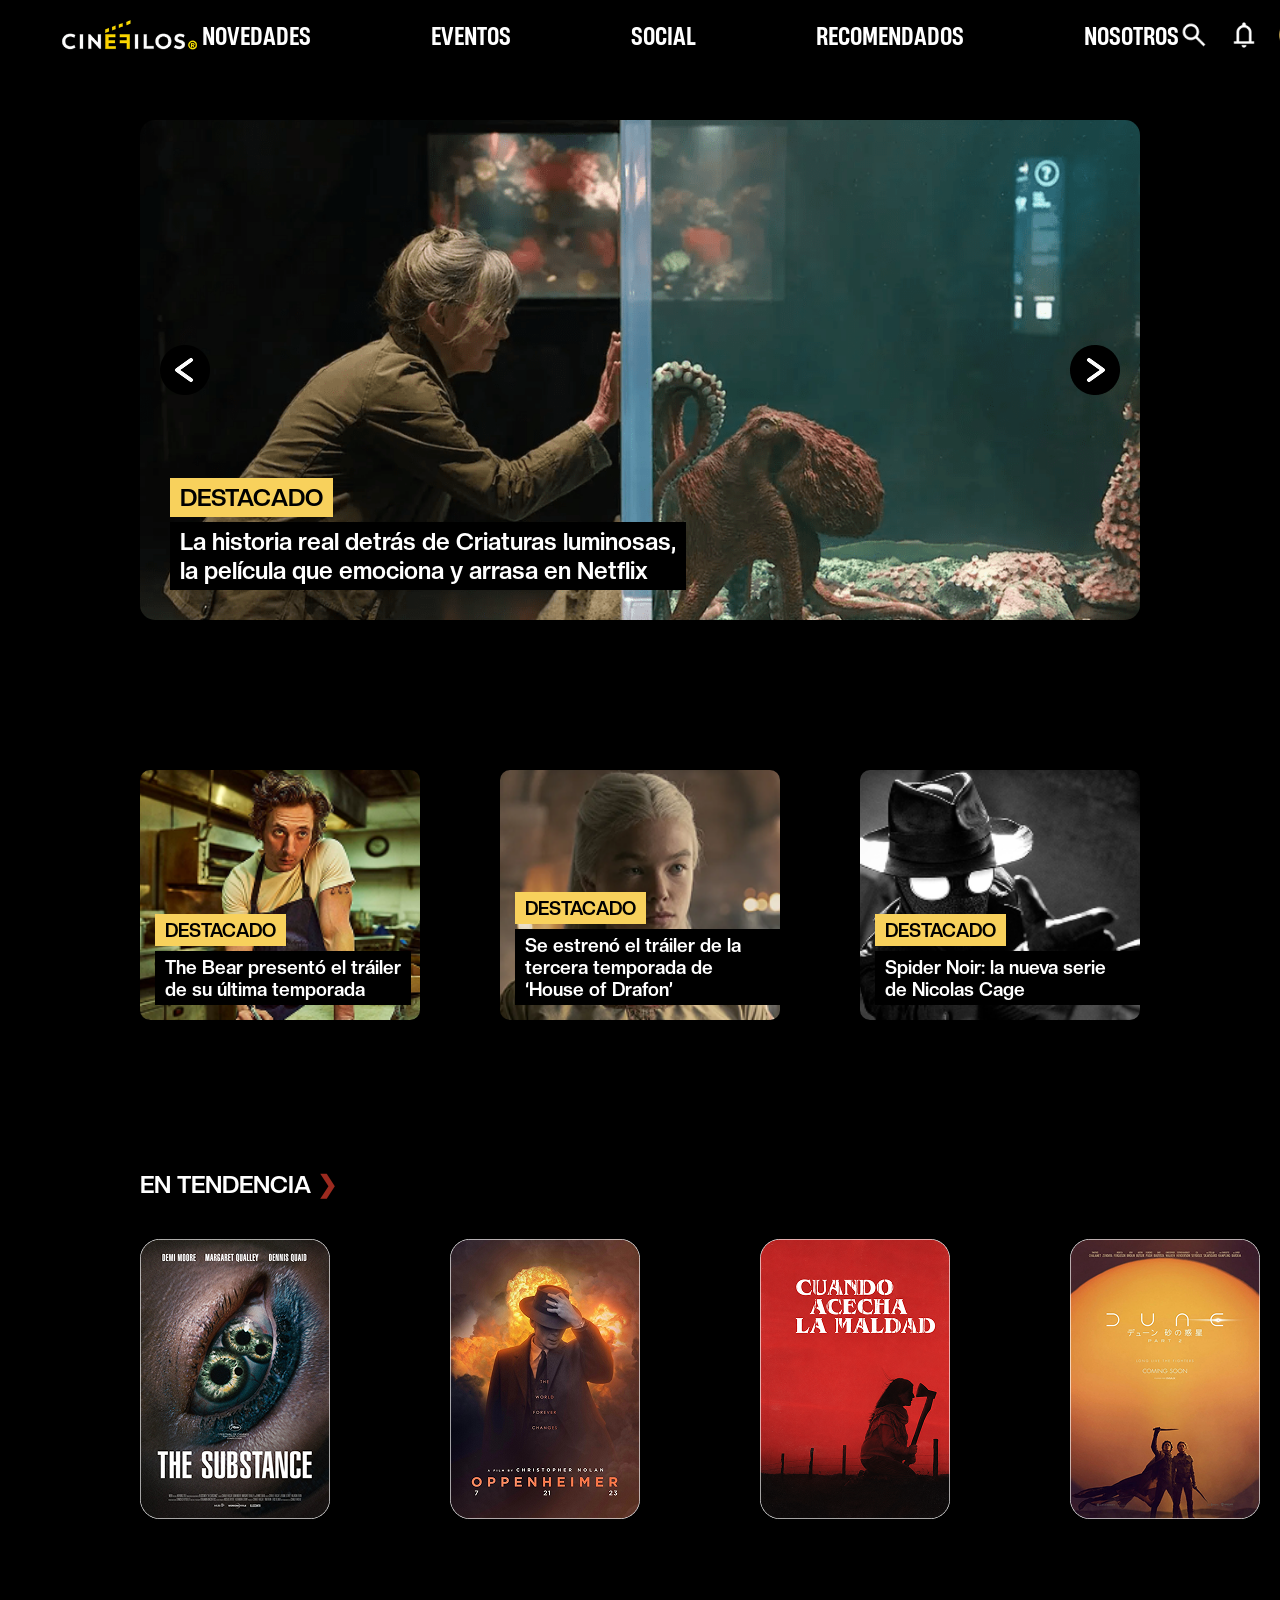
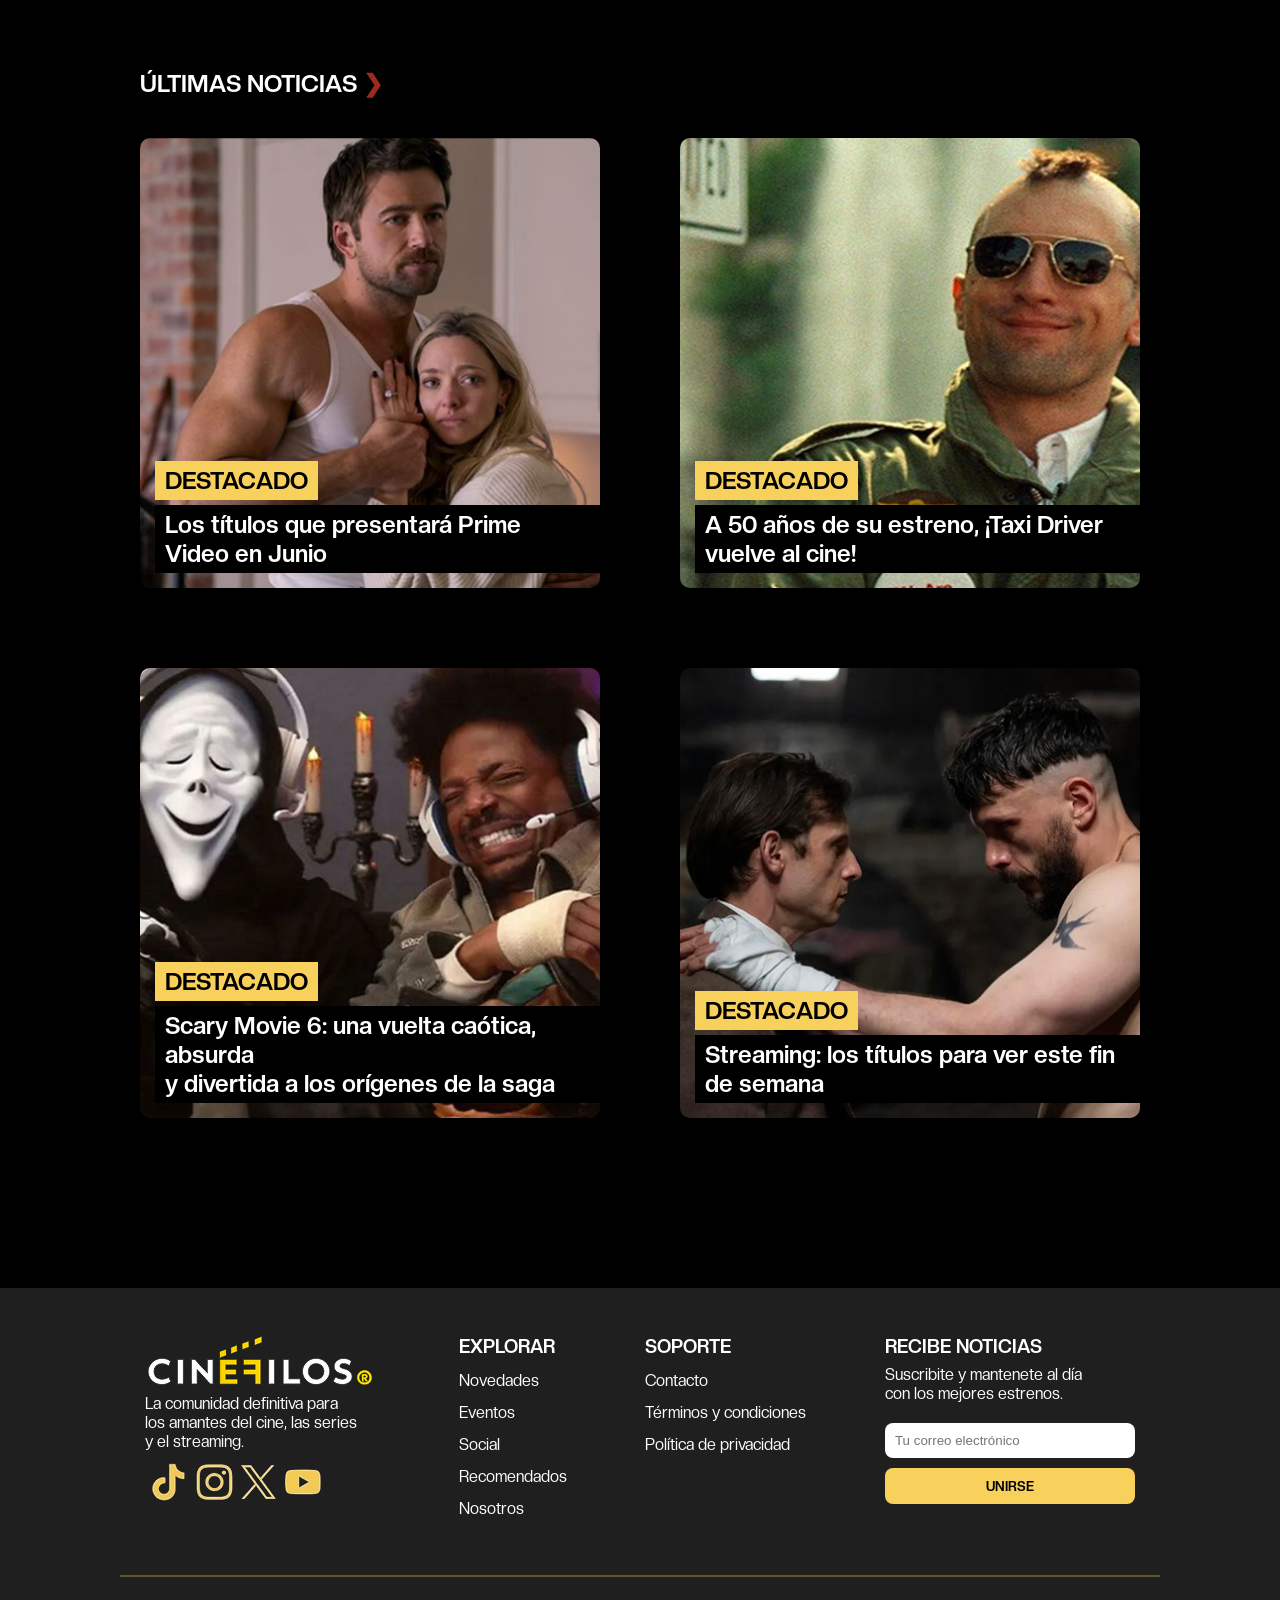
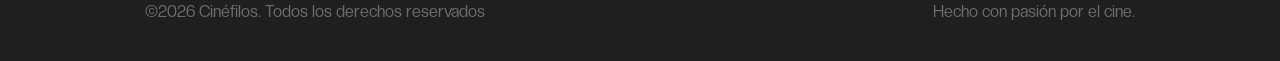
==== index.html @ 9929f5c8 "Add files via upload" ====
<html>

<head>
    <title>Cinéfilos Oficial</title>
    <link rel="icon" type="image/png" href="imagenes/icono.png">
    <meta charset="utf-8">
    <meta name="viewport" content="width=device-width, initial-scale=1.0">
    <meta name="description" content="Mi primera pagina web">
    <meta name="language" content="es">
    <link rel="stylesheet" href="estilo.css">
</head>

<body>

    <nav class="navbar">
        <div class="logo">
            <a href="index.html">
                <img src="imagenes/logo.png" alt="Logo">
            </a>
        </div>

        <ul class="menu">
            <li><a href="novedades.html">NOVEDADES</a></li>
            <li><a href="eventos.html">EVENTOS</a></li>
            <li><a href="#">SOCIAL</a></li>
            <li><a href="#">RECOMENDADOS</a></li>
            <li><a href="#">NOSOTROS</a></li>
        </ul>

        <div class="extras">
            <button id="btnBuscar">
                <img src="imagenes/lupa.png" alt="Buscar">
            </button>
            <input type="search" id="busqueda" placeholder="Buscar...">
            <a class="notif">
                <img src="imagenes/notifications.png" alt="Usuario">
            </a>
            <a class="usuario">
                <img src="imagenes/usuario.png" alt="Usuario">
            </a>
        </div>
    </nav>

    <main>

        <section class="hero-carousel">
            <button class="flecha izquierda"><img src="imagenes/flechaizquierda.png" alt="anterior"></button>

            <div class="slide activo">
                <img src="imagenes/destacado2.png" alt="">
                <div class="texto-carrusel">
                    <h2 class="etiqueta">DESTACADO</h2>
                    <h2>La historia real detrás de Criaturas luminosas, <br>la película que emociona y arrasa en
                        Netflix</h2>
                </div>
            </div>

            <div class="slide">
                <img src="imagenes/destacado1.jpg" alt="">
                <div class="texto-carrusel">
                    <h2 class="etiqueta">DESTACADO</h2>
                    <h2>Prime Video presentó el primer avance de “Vought Rising” <br>la
                    precuela de “The Boys”</br>
                    </h2>
                </div>
            </div>

            <div class="slide">
                <img src="imagenes/destacado3.jpg" alt="">
                <div class="texto-carrusel">
                    <h2 class="etiqueta">DESTACADO</h2>
                    <h2>La serie que logró algo impensado: <br> convencer a Nicolas Cage de hacer televisión</br> </h2>
                </div>
            </div>

            <button class="flecha derecha"><img src="imagenes/flechaderecha.png" alt="siguiente"></button>
        </section>

        <!-- 2. Próximos estrenos -->
        <section class="pelis-noticias">
            <div class="cards">
                <div class="card">
                    <img src="imagenes/peli1.png" alt="">
                    <div class="texto-card">
                        <h3 class="etiqueta">DESTACADO</h3>
                        <h3>The Bear presentó el tráiler <BR> de su
                            última temporada</BR></h3>
                    </div>
                </div>
                <div class="card">
                    <img src="imagenes/peli2.png" alt="">
                    <div class="texto-card">
                        <h3 class="etiqueta">DESTACADO</h3>
                        <h3>Se estrenó el tráiler de la <br>tercera temporada de ‘House of Drafon’</BR></h3>
                    </div>
                </div>
                <div class="card">
                    <img src="imagenes/peli3.png" alt="">
                    <div class="texto-card">
                        <h3 class="etiqueta">DESTACADO</h3>
                        <h3>Spider Noir: la nueva serie de Nicolas Cage</h3>
                    </div>
                </div>
            </div>
        </section>

        <!-- 3. Recomendados -->
        <section class="peliculas">
            <h2>EN TENDENCIA <span style="color: #9C2A1F;">❯</span></h2>

            <div class="cardstendencia">
                <img src="imagenes/tendencia1.png" alt="as">
                <img src="imagenes/tendencia2.png" alt="as">
                <img src="imagenes/tendencia3.png" alt="as">
                <img src="imagenes/tendencia4.png" alt="as">
                <img src="imagenes/tendencia5.png" alt="as">
                <button class="flechaaderecha"><img src="imagenes/flechagris.png" alt="anterior"></button>
            </div>
        </section>

       <section class="noticias">
    <h2>ÚLTIMAS NOTICIAS <span style="color: #9C2A1F;">❯</span></h2>

   <div class="grid-noticias">

    <article class="noticia">
        <img src="imagenes/noticia1.png" alt="">
        <div class="texto-carrusel">
            <h2 class="etiqueta">DESTACADO</h2>
            <h2>Los títulos que presentará Prime Video en Junio</h2>
        </div>
    </article>

    <article class="noticia">
        <img src="imagenes/noticia2.png" alt="">
        <div class="texto-carrusel">
            <h2 class="etiqueta">DESTACADO</h2>
            <h2>A 50 años de su estreno, ¡Taxi Driver vuelve al cine!</h2>
        </div>
    </article>

    <article class="noticia">
        <img src="imagenes/noticia3.png" alt="">
        <div class="texto-carrusel">
            <h2 class="etiqueta">DESTACADO</h2>
            <h2>Scary Movie 6: una vuelta caótica, absurda <br> y divertida a los orígenes de la saga </br></h2>
        </div>
    </article>

    <article class="noticia">
        <img src="imagenes/noticia4.png" alt="">
        <div class="texto-carrusel">
            <h2 class="etiqueta">DESTACADO</h2>
            <h2>Streaming: los títulos para ver este fin de semana</h2>
        </div>
    </article>

</div>
</section>

    </main>


    <footer class="footer">
        <div class="footer-arriba">
            <div class="footer-item">
                <img src="imagenes/logo.png">
                <p>La comunidad definitiva para <br>los amantes del cine, las series </br> y el streaming.</p>
                <img src="imagenes/redes.png">
            </div>
            <div class="footer-item espaciado">
                <h3>EXPLORAR</h3>
                <p>Novedades</p>
                <p>Eventos</p>
                <p>Social</p>
                <p>Recomendados</p>
                <p>Nosotros</p>
            </div>
            <div class="footer-item espaciado">
                <h3>SOPORTE</h3>
                <p>Contacto</p>
                <p>Términos y condiciones</p>
                <p>Política de privacidad</p>
            </div>
            <div class="footer-item">
                <h3 class="footer-item espaciado">RECIBE NOTICIAS</h3>
                <p>Suscribite y mantenete al día <br>con los mejores estrenos.</br></p>
                <input type="email" placeholder="Tu correo electrónico">
                <button>UNIRSE</button>
            </div>
        </div>



        <div class="footer-centro">
            <p>©2026 Cinéfilos. Todos los derechos reservados</p>
            <p class="textoizq">Hecho con pasión por el cine.</p>
        </div>
    </footer>
    <script src="script.js"></script>
</body>

</html>
---- estilo.css ----
@font-face {
    font-family: "Creato Display";
    src: url("fuentes/CreatoDisplay-Bold.otf");
}

@font-face {
    font-family: "Creato Display Regular";
    src: url("fuentes/CreatoDisplay-Regular.otf");
}

@font-face {
    font-family: "Heading Now Medium";
    src: url("fuentes/HeadingNowTrial-55Medium.ttf");
}

/* GENERAL */

* {
    margin: 0;
    padding: 0;
    box-sizing: border-box;
}

body {
    margin: 20px;
    background-color: black;
}

a {
    font-family: "Heading Now Medium";
}

p {
    font-family: "Creato Display Regular";
}

h1,
h2,
h3,
h4,
h5,
h6 {
    font-family: "Creato Display";
    color: white;
}

/* NAVBAR */

.navbar {
    position: fixed;
    top: 0;
    width: 100%;

    background-color: black;

    display: flex;
    justify-content: space-between;
    align-items: center;

    padding: 15px 40px;

    z-index: 1000;
}


.logo img {
    height: 40px;
    width: auto;
}

.menu {
    display: flex;
    gap: 120px;

    list-style: none;
}

.menu a {
    color: white;
    text-decoration: none;
    font-size: 25px;
}

.menu a:hover {
    color: #F8D15C;
}

.extras {
    display: flex;
    align-items: center;
    gap: 20px;
}

#btnBuscar {
    background: none;
    border: none;
    cursor: pointer;
}

#btnBuscar img {
    width: 30px;
    height: 30px;
}

#busqueda {
    display: none;

    width: 180px;
    padding: 8px 12px;

    border: 1px solid #444;
    border-radius: 10px;

    background-color: #222;
    color: white;
}

#busqueda::placeholder {
    color: #aaa;
}

.usuario img {
    width: 30px;
    height: 30px;
}

.notif img {
    width: 30px;
    height: 30px;
}

/* CONTENIDO */

main {
    padding: 40px;
    margin-top: 80px;
}

.slide {
    display: none;
    width: 100%;
    height: 100%;
}

.slide.activo {
    display: block;
}


.hero-carousel {
    position: relative;
    height: 500px;
    margin-bottom: 150px;
}

.hero-carousel img {
    width: 100%;
    height: 100%;
    object-fit: cover;
    border-radius: 15px;
}

.hero-carousel h2 {
    bottom: 30px;
    left: 30px;
    color: white;
    background-color: black;
    padding: 5px 10px;
}

.etiqueta {
    background-color: #F8D15C !important;
    color: black !important;
    display: inline-block !important;
}

.texto-carrusel {
    position: absolute;
    bottom: 30px;
    left: 30px;
    z-index: 1;
    display: inline-flex;
    flex-direction: column;
    gap: 5px;
    align-items: flex-start;
}

.flecha {
    background: none;
    border: none;
    cursor: pointer;
    position: absolute;
    top: 50%;
    transform: translateY(-50%);
}

.izquierda {
    left: 20px;
}

.derecha {
    right: 20px;
}



.cards {
    display: flex;
    gap: 80px;
    margin-bottom: 150px;
    justify-content: space-between;
}

.cards img {
    flex: 1;
    object-fit: cover;

}

.card {
    position: relative;
    flex: 1;
}

.card img {
    width: 100%;
    height: 250px;
    object-fit: cover;
    border-radius: 10px;
}

.texto-card {

    position: absolute;
    bottom: 15px;
    left: 15px;
    z-index: 1;
    display: inline-flex;
    flex-direction: column;
    gap: 5px;
    align-items: flex-start;
}

.texto-card h3 {
    background-color: black;
    padding: 5px 10px;
}

.texto-card .etiqueta {
    background-color: #F8D15C !important;
    color: black !important;
    display: inline-block !important;
}



.cardstendencia {
    display: flex;
}


.cards button {
    width: 250px;
}



.peliculas {
    margin-bottom: 150px;
}







.cardstendencia {
    margin-top: 40px;
    gap: 120px;
}

.cardstendencia img {
    width: auto;
    height: auto;
}

.flechaaderecha {
    background: none;
    border: none;
    cursor: pointer;
}

.noticia {
    position: relative;

}


.grid-noticias {
    display: grid;
    grid-template-columns: 1fr 1fr;
    gap: 80px;
    margin-top: 40px;
    margin-bottom: 150px;
}

.noticia img {
    width: 100%;
    aspect-ratio: 1 / 1;
    object-fit: cover;
    border-radius: 10px;
    max-height: 450px;
}


.noticia .texto-carrusel {
    bottom: 15px;
    left: 15px;
}

.noticia .texto-carrusel h2 {
    background-color: black;
    padding: 5px 10px;
}
/*.noticiaprincipal {
    background-image: url(imagenes/fondo.png);
      margin-left: -120px;
    margin-right: -120px;
    padding-left: 120px;
    padding-right: 120px;
}*/

/* HERO EVENTOS */
.hero-eventos {
    position: relative;
    height: 420px;
    margin-bottom: 80px;
    border-radius: 15px;
    overflow: hidden;
    background-image: url('imagenes/fondo.png');
    background-size: cover;
    background-position: center;
}

.hero-eventos::before {
    content: '';
    position: absolute;
    inset: 0;
    background: linear-gradient(to right, rgba(0, 0, 0, 0.85) 40%, rgba(0, 0, 0, 0.2));
    z-index: 1;
}

.hero-eventos-contenido {
    position: absolute;
    top: 50%;
    transform: translateY(-50%);
    z-index: 2;
    max-width: 500px;
}

.hero-eventos-contenido h1 {
    font-size: 56px;
    color: white;
    line-height: 1;
    margin-bottom: 16px;
}

.hero-eventos-contenido p {
    color: #ccc;
    font-size: 16px;
    margin-bottom: 20px;
}

.hero-eventos-contenido .badge-evento {
    display: inline-block;
    background-color: #F8D15C;
    color: black;
    font-family: "Creato Display";
    font-size: 13px;
    padding: 4px 12px;
    border-radius: 4px;
    margin-bottom: 12px;
}

.hero-eventos-contenido h2 {
    color: white;
    font-size: 28px;
}

.hero-eventos-contenido .meta {
    color: #aaa;
    font-size: 13px;
    margin-top: 8px;
}

.btn-vermás {
    display: inline-block;
    margin-top: 16px;
    padding: 10px 24px;
    background-color: transparent;
    border: 1px solid #9C2A1F;
    background-color: rgba(156, 42, 31, 0.15);
    color: #ffffff;
    font-family: "Creato Display";
    font-size: 14px;
    border-radius: 6px;
    cursor: pointer;
    letter-spacing: 1px;
    text-decoration: none;
    border-radius: 10px;
}

.btn-vermás:hover {
    border-color: #F8D15C;
    background-color: #F8D15C;
    color: #000000;

}

/* FILTROS */
.filtros {
    display: flex;
    gap: 12px;
    margin-bottom: 50px;
    flex-wrap: wrap;
}

.filtro-btn {
    padding: 8px 20px;
    border: 1px solid #444;
    background: transparent;
    color: #aaa;
    font-family: "Creato Display Regular";
    font-size: 13px;
    border-radius: 20px;
    cursor: pointer;
    letter-spacing: 1px;
}

.filtro-btn.activo {
    border-color: #9C2A1F;
    color: #ffffff;
    background-color: rgba(156, 42, 31, 0.15);
}

.filtro-btn:hover {
    border-color: #F8D15C;
    color: #F8D15C;
}

/* SECCION PROXIMOS EVENTOS */
.seccion-titulo {
    color: white;
    font-size: 32px;
    margin-bottom: 40px;

    padding-bottom: 16px;
}

/* TIMELINE */
.timeline {
    display: flex;
    flex-direction: column;
    gap: 0;
    margin-bottom: 60px;
}

.evento-row {
    display: grid;
    grid-template-columns: 80px 40px 1fr;
    gap: 0 20px;
    align-items: stretch;
    min-height: 140px;
}

.evento-fecha {
    display: flex;
    flex-direction: column;
    align-items: center;
    justify-content: center;
    padding-top: 20px;
}

.evento-fecha span {
    color: #aaa;
    font-family: "Creato Display Regular";
    font-size: 14px;
    letter-spacing: 2px;
}

.evento-fecha .dia {
    color: #F8D15C;
    font-family: "Creato Display";
    font-size: 40px;
    line-height: 1;
}

.evento-linea {
    display: flex;
    flex-direction: column;
    align-items: center;
    position: relative;
}

.evento-linea::before {
    content: '';
    position: absolute;
    top: 0;
    bottom: 0;
    left: 50%;
    transform: translateX(-50%);
    width: 1px;
    background-color: #333;
}

.evento-circulo {
    width: 14px;
    height: 14px;
    border-radius: 50%;
    background-color: #9C2A1F;
    border: 2px solid #F8D15C;
    position: relative;
    z-index: 1;
    margin-top: 30px;
    flex-shrink: 0;
}

.evento-card {
    background-color: #111;
    border: 1px solid #222;
    border-radius: 12px;
    padding: 20px;
    margin: 10px 0;
    display: grid;
    grid-template-columns: 160px 1fr auto;
    gap: 20px;
    align-items: center;
}

.evento-card img {
    width: 160px;
    height: 100px;
    object-fit: cover;
    border-radius: 8px;
}

.evento-info {
    display: flex;
    flex-direction: column;
    gap: 6px;
}

.evento-tipo {
    color: #F8D15C;
    font-family: "Heading Now Medium";
    font-size: 12px;
    letter-spacing: 2px;
}

.evento-info h3 {
    color: white;
    font-size: 20px;
}

.evento-info p {
    color: #888;
    font-size: 14px;
    line-height: 1.5;
}

.evento-meta {
    display: flex;
    flex-direction: column;
    gap: 10px;
    align-items: flex-end;
    min-width: 180px;
}

.evento-meta-item {
    display: flex;
    align-items: center;
    gap: 6px;
    color: #aaa;
    font-family: "Creato Display Regular";
    font-size: 13px;
}

.evento-meta-item svg {
    width: 16px;
    height: 16px;
    stroke: #aaa;
}

.btn-ver {
    margin-top: 10px;
    padding: 8px 20px;
    background-color: rgba(156, 42, 31, 0.15);
    border: 1px solid #9C2A1F;
    color: white;
    font-family: "Creato Display";
    font-size: 13px;
    border-radius: 6px;
    cursor: pointer;
    letter-spacing: 1px;
}

.btn-ver:hover {
    background-color: #F8D15C;
    border: 1px solid #F8D15C;
    color: #000000;
}

/* BOTON VER TODOS */
.btn-ver-todos {
    display: block;
    width: fit-content;
    margin: 0 auto 100px;
    padding: 16px 60px;
    background-color: rgba(156, 42, 31, 0.15);
    border: 1px solid #9C2A1F;
    color: white;
    font-family: "Creato Display";
    font-size: 16px;
    border-radius: 8px;
    cursor: pointer;
    letter-spacing: 2px;
}

.btn-ver-todos:hover {
    background-color: #F8D15C;
    border: 1px solid #F8D15C;
    color: #000000;
}

/* SECCION COMUNIDAD */
.seccion-comunidad {
    display: grid;
    grid-template-columns: 1fr 1fr;
    gap: 40px;
    margin-bottom: 100px;
    background-color: #180000;

    border-radius: 16px;
    padding: 40px;
}

.comunidad-bloque h3 {
    color: #ffffff;
    font-size: 18px;
    font-weight: 500;
    letter-spacing: 2px;
    margin-bottom: 12px;
    font-family: "Heading Now Medium";
}

.comunidad-bloque h2 {
    color: white;
    font-size: 22px;
    margin-bottom: 16px;
}

.comunidad-bloque p {
    color: #ffffff;
    font-size: 14px;
    margin-bottom: 20px;
    line-height: 1.6;
}

.avatares {
    display: flex;
    align-items: center;
    gap: -8px;
    margin-bottom: 16px;
}

.avatar {
    width: 40px;
    height: 40px;
    border-radius: 50%;
    background-color: #9C2A1F;
    border: 2px solid #F8D15C;
    margin-right: -10px;
    overflow: hidden;
    display: flex;
    align-items: center;
    justify-content: center;
    color: white;
    font-size: 14px;
    font-family: "Creato Display";
}

.avatar-mas {
    background-color: #180000;
    color: #ffffff;
    font-size: 12px;
}

.btn-comunidad {
    padding: 10px 20px;
    background-color: rgba(156, 42, 31, 0.15);
    border: 1px solid #9C2A1F;
    color: white;
    font-family: "Creato Display";
    font-size: 13px;
    border-radius: 6px;
    cursor: pointer;
    letter-spacing: 1px;
}

.btn-comunidad:hover {
    background-color: #F8D15C;
    border: 1px solid #F8D15C;
    color: #000000;
}

/* BANNER DESCUENTOS */
.banner-descuentos {
    position: relative;
    border-radius: 16px;
    overflow: hidden;
    margin-bottom: 80px;
    min-height: 180px;
    background-image: url(imagenes/descuento.png);
    background-size: cover;
    background-position: center;
    background-repeat: no-repeat;
    border: 1px solid #222;
    display: grid;
    grid-template-columns: 1fr auto;
    align-items: center;
    gap: 30px;
    padding: 30px;
}



.banner-info {
    display: flex;
    justify-content: left;
    align-items: left;
    flex-direction: column;
    gap: 8px;
    margin-left: 500px;
}

.banner-info small {
    color: #F8D15C;
    font-family: "Heading Now Medium";
    font-size: 12px;
    letter-spacing: 2px;
}

.banner-info h2 {
    color: white;
    font-size: 26px;
}

.banner-info p {
    color: #666;
    font-size: 14px;
}

.btn-beneficios {
    padding: 12px 24px;
    background-color: rgba(156, 42, 31, 0.15);
    border: 1px solid #9C2A1F;
    color: white;
    font-family: "Creato Display";
    font-size: 14px;
    border-radius: 8px;
    cursor: pointer;
    letter-spacing: 1px;
    white-space: nowrap;
}

.btn-beneficios:hover {
    background-color: #F8D15C;
    border: #F8D15C;
    color: #000000;
}








  /*  DESTACADO  */
        .destacado {
            position: relative;
            border-radius: 15px;
            overflow: hidden;
            margin-bottom: 80px;
        }
 
        .destacado img {
            width: 100%;
            height: 500px;
            object-fit: cover;
            display: block;
        }
 
        .destacado .texto-carrusel h2 {
            background-color: black;
            padding: 5px 10px;
        }
 
        /* PRÓXIMOS ESTRENOS  */
        .proximos-estrenos {
            margin-bottom: 100px;
        }
 
        .proximos-estrenos h2 {
           
            margin-bottom: 40px;
        }
 
        .timeline-linea {
            position: relative;
            display: flex;
            gap: 250px;
        }
 
        .timeline-linea::before {
            content: '';
            position: absolute;
            top: 10px;
            left: 0;
            right: 0;
            height: 2px;
            background-color: #333;
        }
 
        .estreno-card {
            display: flex;
            flex-direction: column;
            align-items: center;
            flex: 1;
            max-width: 300px;
           
          
        }
 
        .estreno-punto {
            width: 14px;
            height: 14px;
            border-radius: 50%;
            background-color: #9C2A1F;
            border: 2px solid #F8D15C;
            margin-bottom: 12px;
            position: relative;
            z-index: 1;
            flex-shrink: 0;
            
        }
 
        .estreno-fecha {
            background-color: #111;
            border: 1px solid #333;
            border-radius: 8px;
            padding: 8px 12px;
            text-align: center;
            width: 100%;
            margin-bottom: 12px;
        }
 
        .estreno-fecha .dia {
            font-family: "Creato Display";
            font-size: 28px;
            color: white;
            line-height: 1;
        }
 
        .estreno-fecha .mes {
            font-family: "Creato Display";
            font-size: 12px;
            color: white;
            letter-spacing: 1px;
        }
 
        .estreno-fecha .anio {
            font-family: "Creato Display Regular";
            font-size: 11px;
            color: #666;
        }
 
        .estreno-poster {
            width: 100%;
           height: 250px;
            object-fit:fill ;
            border-radius: 8px;
        }
 
        .estreno-titulo {
            font-family: "Creato Display";
            font-size: 11px;
            color: white;
            text-align: center;
            margin-top: 8px;
            text-transform: uppercase;
            letter-spacing: 0.5px;
        }






/* FOOTER */

.footer {
    background-color: rgb(31, 31, 31);
    margin: -20px;
    padding: 40px;
}

.footer-arriba {
    color: white;
}

.footer-centro {
    color: #6E6D6D;
}

.footer-arriba {
    display: flex;
    justify-content: space-between;
    gap: 40px;

    color: white;
}

.espaciado {
    line-height: 2;
}

.footer-item input {
    width: 250px;
    padding: 10px;
    margin-top: 20px;
    border-radius: 8px;
    border: none;
}

.footer-item button {
    background-color: #F8D15C;
    display: block;
    width: 250px;
    margin-top: 10px;
    padding: 10px;
    font-family: "Creato Display";
    border-radius: 8px;
    cursor: pointer;
    border: none;
}

.footer-centro {
    border-top: 2px solid rgba(248, 209, 92, 0.3);
    padding-top: 25px;
    margin-top: 50px;
    display: flex;
    justify-content: space-between;

}

.footer-arriba,
.footer-centro {
    padding-left: 25px;
    padding-right: 25px;
}

main,
.footer {
    padding-left: 120px;
    padding-right: 120px;
}
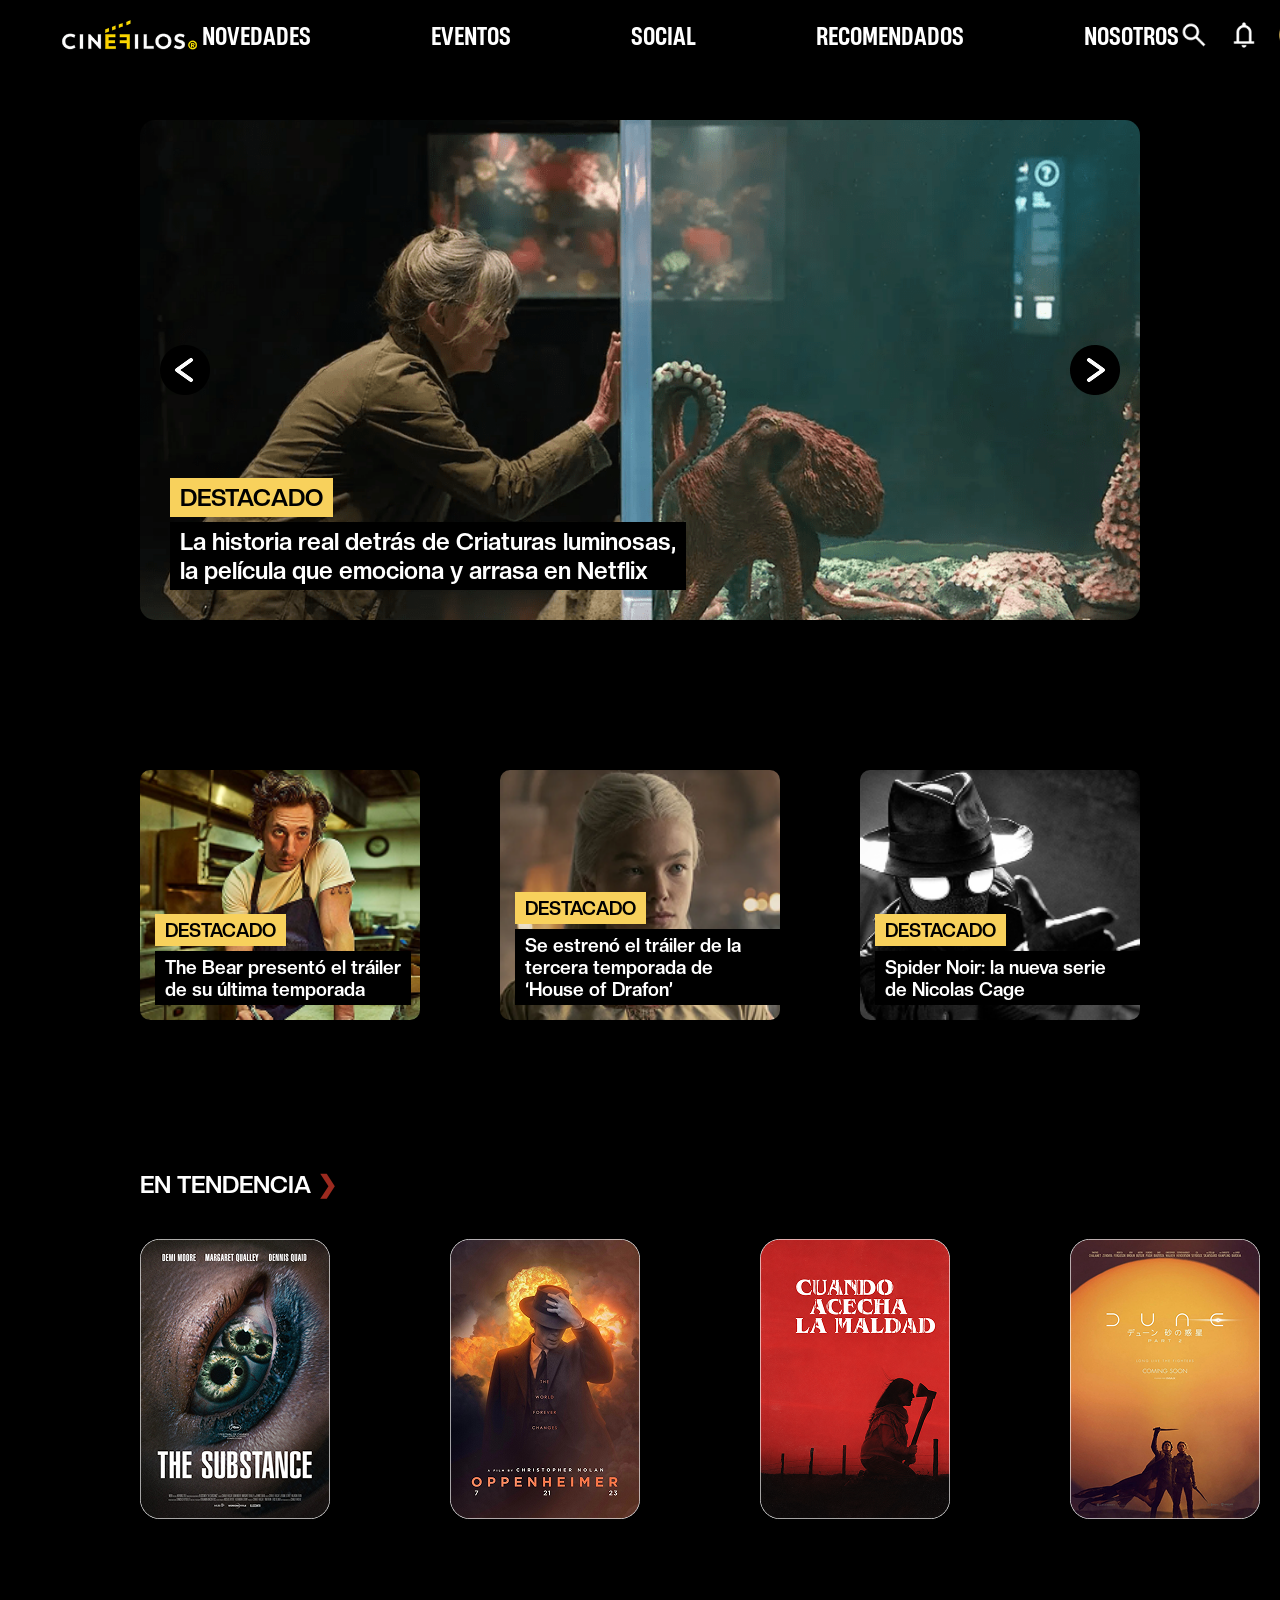
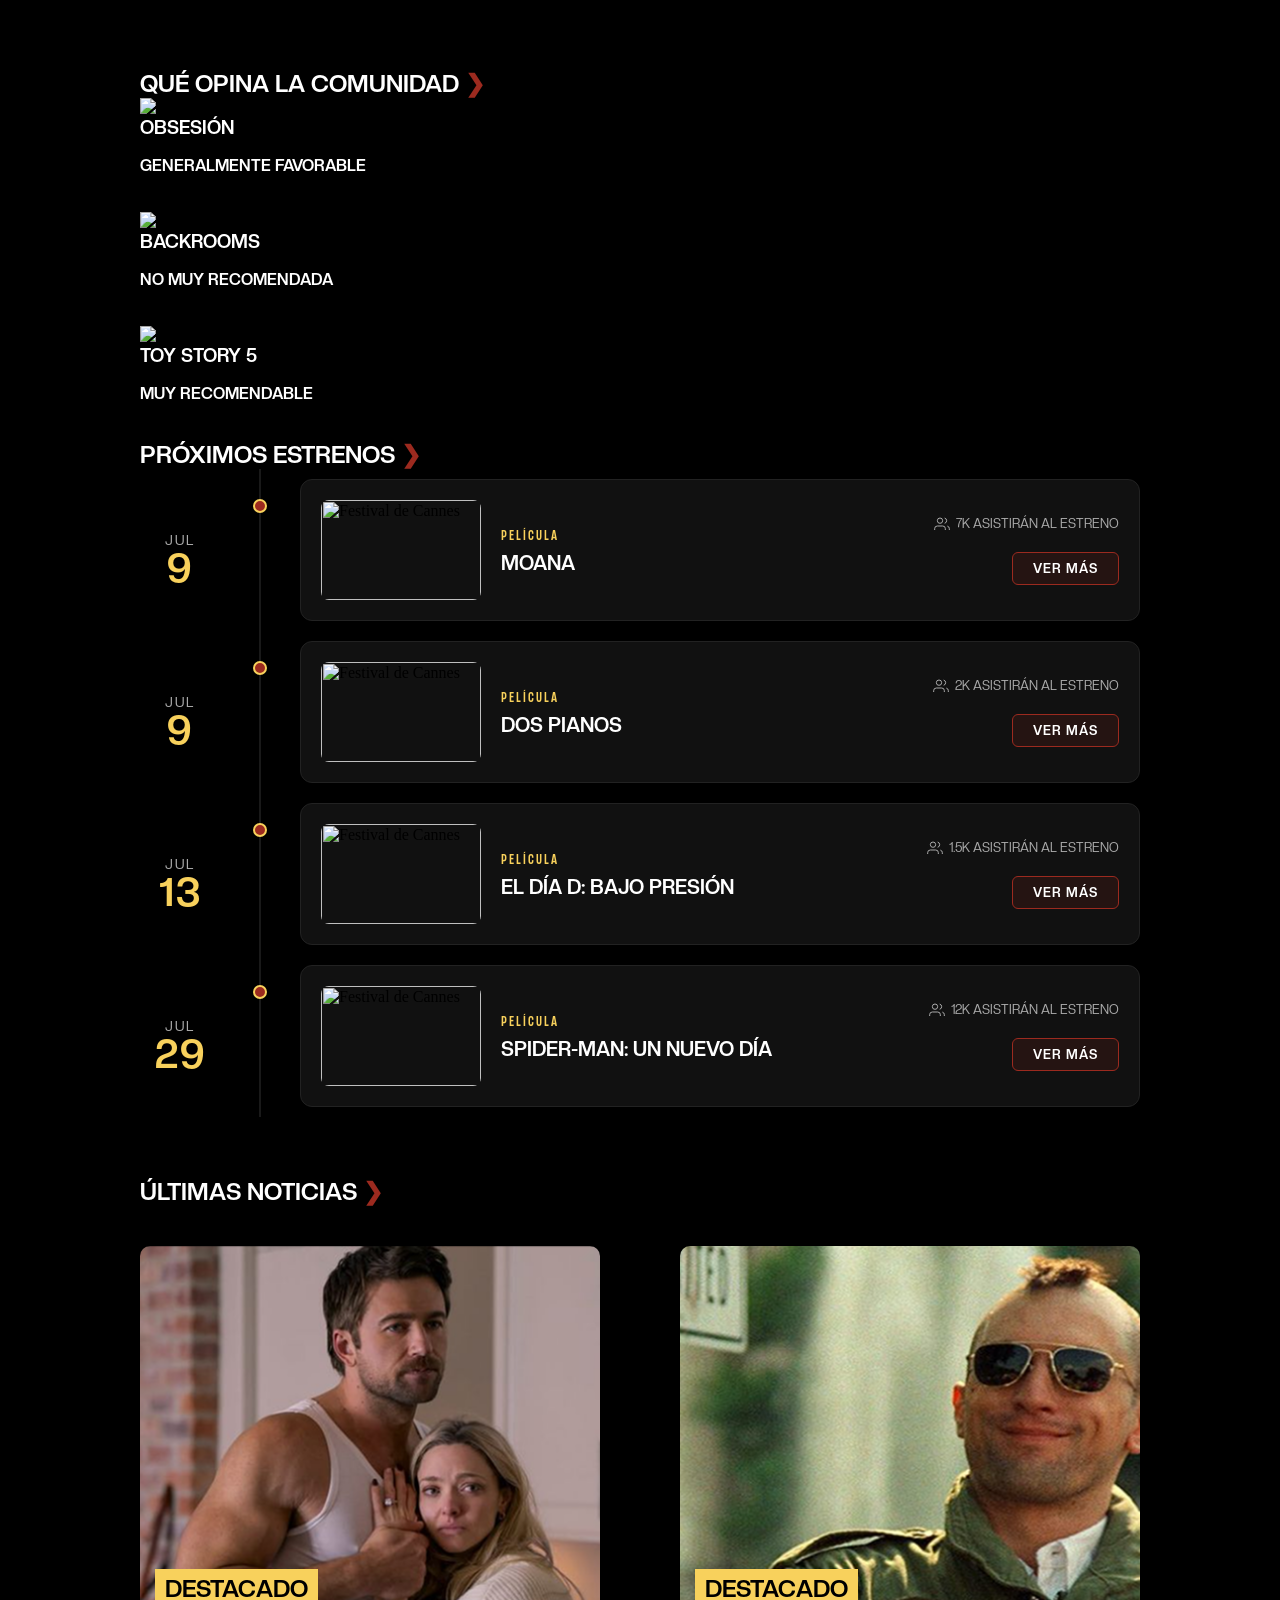
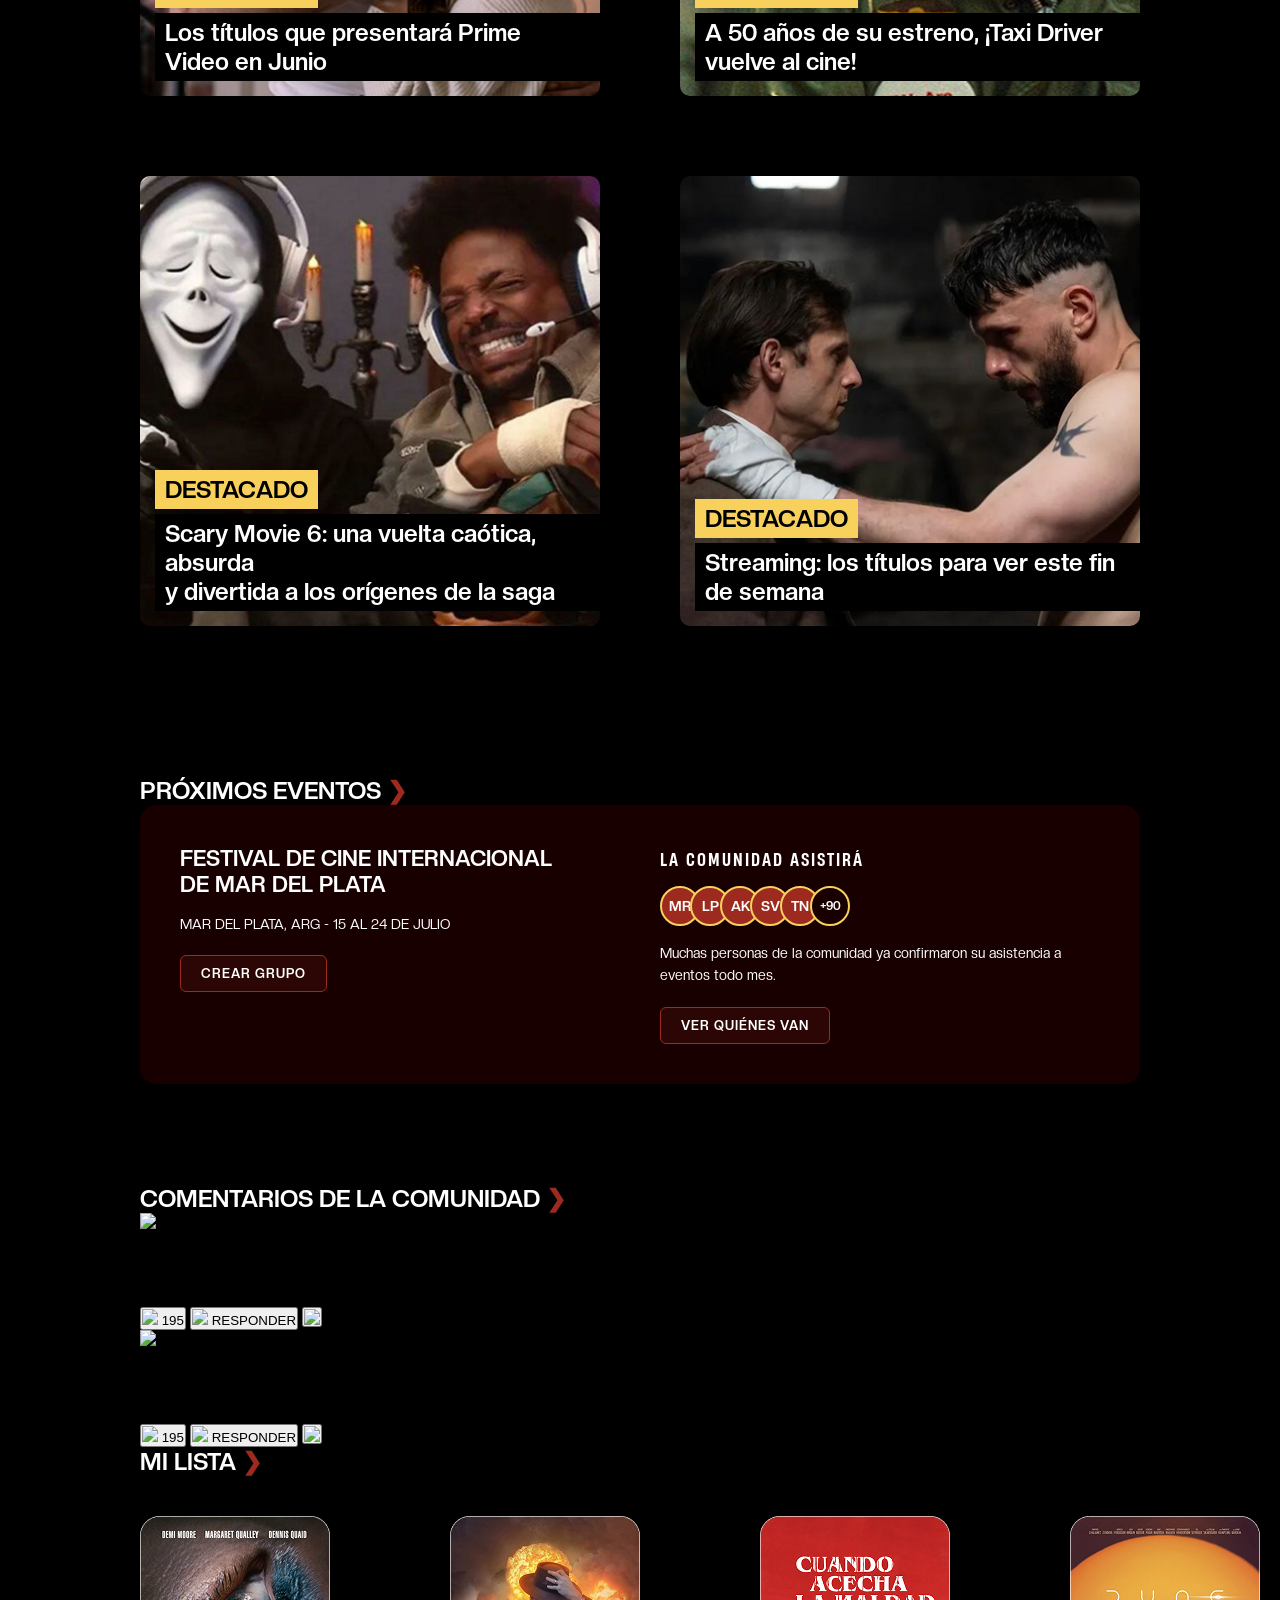
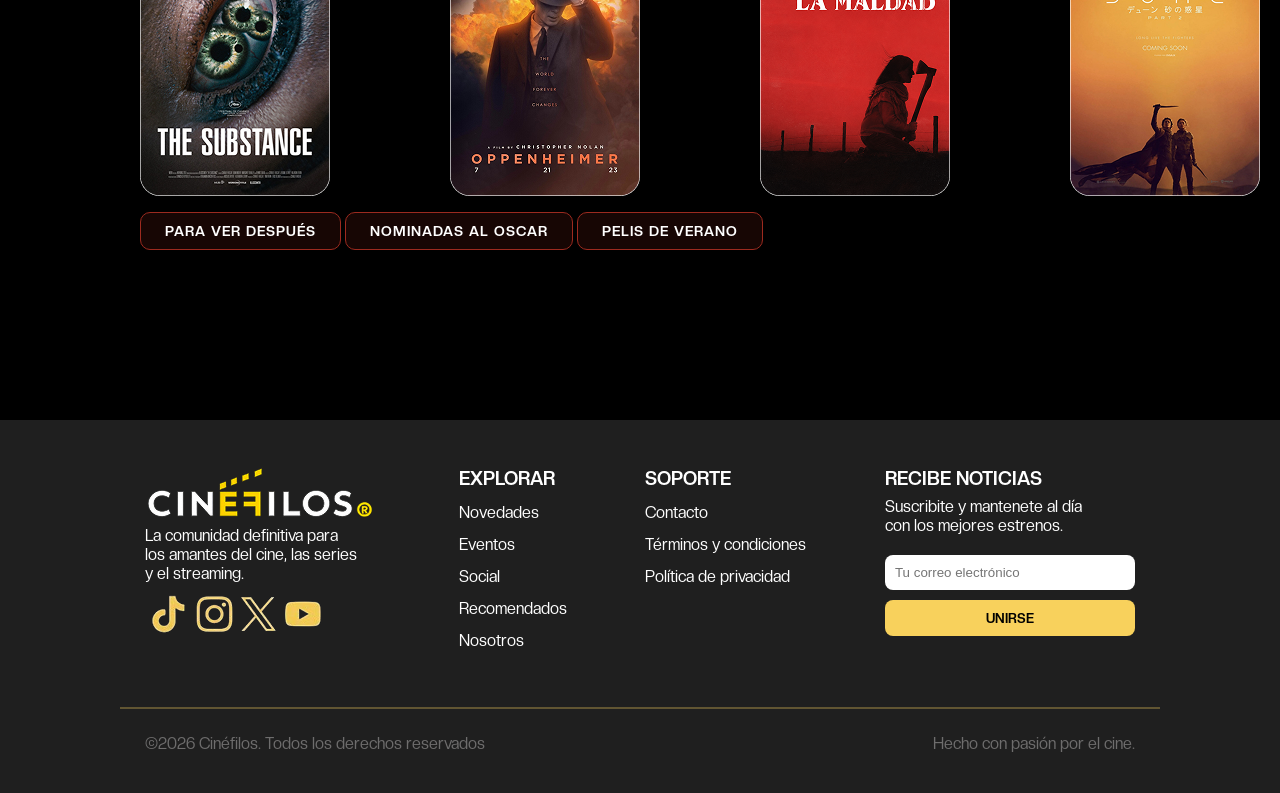
==== commit ee957c2b: "Add files via upload" ====
--- a/index.html
+++ b/index.html
@@ -22,7 +22,7 @@
         <ul class="menu">
             <li><a href="novedades.html">NOVEDADES</a></li>
             <li><a href="eventos.html">EVENTOS</a></li>
-            <li><a href="#">SOCIAL</a></li>
+            <li><a href="social.html">SOCIAL</a></li>
             <li><a href="#">RECOMENDADOS</a></li>
             <li><a href="#">NOSOTROS</a></li>
         </ul>
@@ -60,7 +60,7 @@
                 <div class="texto-carrusel">
                     <h2 class="etiqueta">DESTACADO</h2>
                     <h2>Prime Video presentó el primer avance de “Vought Rising” <br>la
-                    precuela de “The Boys”</br>
+                        precuela de “The Boys”</br>
                     </h2>
                 </div>
             </div>
@@ -118,45 +118,380 @@
             </div>
         </section>
 
-       <section class="noticias">
-    <h2>ÚLTIMAS NOTICIAS <span style="color: #9C2A1F;">❯</span></h2>
-
-   <div class="grid-noticias">
-
-    <article class="noticia">
-        <img src="imagenes/noticia1.png" alt="">
-        <div class="texto-carrusel">
-            <h2 class="etiqueta">DESTACADO</h2>
-            <h2>Los títulos que presentará Prime Video en Junio</h2>
-        </div>
-    </article>
-
-    <article class="noticia">
-        <img src="imagenes/noticia2.png" alt="">
-        <div class="texto-carrusel">
-            <h2 class="etiqueta">DESTACADO</h2>
-            <h2>A 50 años de su estreno, ¡Taxi Driver vuelve al cine!</h2>
-        </div>
-    </article>
-
-    <article class="noticia">
-        <img src="imagenes/noticia3.png" alt="">
-        <div class="texto-carrusel">
-            <h2 class="etiqueta">DESTACADO</h2>
-            <h2>Scary Movie 6: una vuelta caótica, absurda <br> y divertida a los orígenes de la saga </br></h2>
-        </div>
-    </article>
-
-    <article class="noticia">
-        <img src="imagenes/noticia4.png" alt="">
-        <div class="texto-carrusel">
-            <h2 class="etiqueta">DESTACADO</h2>
-            <h2>Streaming: los títulos para ver este fin de semana</h2>
-        </div>
-    </article>
-
-</div>
-</section>
+
+        <section class="opiniones">
+            <h2>QUÉ OPINA LA COMUNIDAD <span style="color: #9C2A1F;">❯</span></h2>
+            <div class="opiniones-cards">
+                <article class="review-card">
+
+                    <div class="review-top amarillo">
+                        <img src="imagenes/review1.png" alt="Obsesión">
+                    </div>
+
+                    <div class="review-bottom">
+
+                        <h3>OBSESIÓN</h3>
+
+                        <span class="review-tipo">PELÍCULA</span>
+
+                        <div class="review-linea"></div>
+
+                        <div class="review-score">
+
+                            <div class="review-texto">
+                                <h4>GENERALMENTE FAVORABLE</h4>
+                                <p>BASADO EN 4K CRÍTICAS</p>
+                            </div>
+
+                            <div class="review-numero amarillo">
+                                67
+                            </div>
+
+                        </div>
+
+                        <div class="review-barra">
+                            <div class="positivo amarillo" style="width:67%;"></div>
+                            <div class="negativo rojo" style="width:33%;"></div>
+                        </div>
+
+                    </div>
+
+                </article>
+
+                <article class="review-card">
+
+                    <div class="review-top rojo">
+                        <img src="imagenes/review2.png" alt="Obsesión">
+                    </div>
+
+                    <div class="review-bottom">
+
+                        <h3>BACKROOMS</h3>
+
+                        <span class="review-tipo">PELÍCULA</span>
+
+                        <div class="review-linea"></div>
+
+                        <div class="review-score">
+
+                            <div class="review-texto">
+                                <h4>NO MUY RECOMENDADA</h4>
+                                <p>BASADO EN 7K CRÍTICAS</p>
+                            </div>
+
+                            <div class="review-numero rojo">
+                                67
+                            </div>
+
+                        </div>
+
+                        <div class="review-barra">
+                            <div class="positivo amarillo" style="width:67%;"></div>
+                            <div class="negativo rojo" style="width:33%;"></div>
+                        </div>
+
+                    </div>
+
+                </article>
+
+
+                <article class="review-card">
+
+                    <div class="review-top verde">
+                        <img src="imagenes/review3.png" alt="Obsesión">
+                    </div>
+
+                    <div class="review-bottom">
+
+                        <h3>TOY STORY 5</h3>
+
+                        <span class="review-tipo">PELÍCULA</span>
+
+                        <div class="review-linea"></div>
+
+                        <div class="review-score">
+
+                            <div class="review-texto">
+                                <h4>MUY RECOMENDABLE</h4>
+                                <p>BASADO EN 10K CRÍTICAS</p>
+                            </div>
+
+                            <div class="review-numero amarillo">
+                                67
+                            </div>
+
+                        </div>
+
+                        <div class="review-barra">
+                            <div class="positivo amarillo" style="width:67%;"></div>
+                            <div class="negativo rojo" style="width:33%;"></div>
+                        </div>
+
+                    </div>
+
+                </article>
+
+            </div>
+        </section>
+        <section class="timeline-home">
+            <h2>PRÓXIMOS ESTRENOS <span style="color: #9C2A1F;">❯</span></h2>
+
+            <div class="timeline">
+
+                <!-- EVENTO 1 -->
+                <div class="evento-row">
+                    <div class="evento-fecha">
+                        <span>JUL</span>
+                        <span class="dia">9</span>
+                    </div>
+                    <div class="evento-linea">
+                        <div class="evento-circulo"></div>
+                    </div>
+                    <div class="evento-card">
+                        <img src="imagenes/estreno1.jpg" alt="Festival de Cannes">
+                        <div class="evento-info">
+                            <span class="evento-tipo">PELÍCULA</span>
+                            <h3>MOANA</h3>
+                        </div>
+                        <div class="evento-meta">
+
+                            <div class="evento-meta-item">
+                                <svg viewBox="0 0 24 24" fill="none" stroke-width="1.5">
+                                    <path d="M17 21v-2a4 4 0 0 0-4-4H5a4 4 0 0 0-4 4v2" />
+                                    <circle cx="9" cy="7" r="4" />
+                                    <path d="M23 21v-2a4 4 0 0 0-3-3.87" />
+                                    <path d="M16 3.13a4 4 0 0 1 0 7.75" />
+                                </svg>
+                                7K ASISTIRÁN AL ESTRENO
+                            </div>
+                            <button class="btn-ver">VER MÁS</button>
+                        </div>
+                    </div>
+                </div>
+
+                <!-- EVENTO 2 -->
+                <div class="evento-row">
+                    <div class="evento-fecha">
+                        <span>JUL</span>
+                        <span class="dia">9</span>
+                    </div>
+                    <div class="evento-linea">
+                        <div class="evento-circulo"></div>
+                    </div>
+                    <div class="evento-card">
+                        <img src="imagenes/estreno2.jpg" alt="Festival de Cannes">
+                        <div class="evento-info">
+                            <span class="evento-tipo">PELÍCULA</span>
+                            <h3>DOS PIANOS</h3>
+                        </div>
+                        <div class="evento-meta">
+
+                            <div class="evento-meta-item">
+                                <svg viewBox="0 0 24 24" fill="none" stroke-width="1.5">
+                                    <path d="M17 21v-2a4 4 0 0 0-4-4H5a4 4 0 0 0-4 4v2" />
+                                    <circle cx="9" cy="7" r="4" />
+                                    <path d="M23 21v-2a4 4 0 0 0-3-3.87" />
+                                    <path d="M16 3.13a4 4 0 0 1 0 7.75" />
+                                </svg>
+                                2K ASISTIRÁN AL ESTRENO
+                            </div>
+                            <button class="btn-ver">VER MÁS</button>
+                        </div>
+                    </div>
+
+                </div>
+
+                <!-- EVENTO 3 -->
+                <div class="evento-row">
+                    <div class="evento-fecha">
+                        <span>JUL</span>
+                        <span class="dia">13</span>
+                    </div>
+                    <div class="evento-linea">
+                        <div class="evento-circulo"></div>
+                    </div>
+                    <div class="evento-card">
+                        <img src="imagenes/estreno3.jpg" alt="Festival de Cannes">
+                        <div class="evento-info">
+                            <span class="evento-tipo">PELÍCULA</span>
+                            <h3>EL DÍA D: BAJO PRESIÓN</h3>
+
+                        </div>
+                        <div class="evento-meta">
+
+                            <div class="evento-meta-item">
+                                <svg viewBox="0 0 24 24" fill="none" stroke-width="1.5">
+                                    <path d="M17 21v-2a4 4 0 0 0-4-4H5a4 4 0 0 0-4 4v2" />
+                                    <circle cx="9" cy="7" r="4" />
+                                    <path d="M23 21v-2a4 4 0 0 0-3-3.87" />
+                                    <path d="M16 3.13a4 4 0 0 1 0 7.75" />
+                                </svg>
+                                1.5K ASISTIRÁN AL ESTRENO
+                            </div>
+                            <button class="btn-ver">VER MÁS</button>
+                        </div>
+
+                    </div>
+                </div>
+
+                <!-- EVENTO 4 -->
+                <div class="evento-row">
+                    <div class="evento-fecha">
+                        <span>JUL</span>
+                        <span class="dia">29</span>
+                    </div>
+                    <div class="evento-linea">
+                        <div class="evento-circulo"></div>
+                    </div>
+                    <div class="evento-card">
+                        <img src="imagenes/estreno4.webp" alt="Festival de Cannes">
+                        <div class="evento-info">
+                            <span class="evento-tipo">PELÍCULA</span>
+                            <h3>SPIDER-MAN: UN NUEVO DÍA</h3>
+                        </div>
+                        <div class="evento-meta">
+
+                            <div class="evento-meta-item">
+                                <svg viewBox="0 0 24 24" fill="none" stroke-width="1.5">
+                                    <path d="M17 21v-2a4 4 0 0 0-4-4H5a4 4 0 0 0-4 4v2" />
+                                    <circle cx="9" cy="7" r="4" />
+                                    <path d="M23 21v-2a4 4 0 0 0-3-3.87" />
+                                    <path d="M16 3.13a4 4 0 0 1 0 7.75" />
+                                </svg>
+                                12K ASISTIRÁN AL ESTRENO
+                            </div>
+                            <button class="btn-ver">VER MÁS</button>
+                        </div>
+                    </div>
+                </div>
+        </section>
+        <section class="noticias">
+            <h2>ÚLTIMAS NOTICIAS <span style="color: #9C2A1F;">❯</span></h2>
+
+            <div class="grid-noticias">
+
+                <article class="noticia">
+                    <img src="imagenes/noticia1.png" alt="">
+                    <div class="texto-carrusel">
+                        <h2 class="etiqueta">DESTACADO</h2>
+                        <h2>Los títulos que presentará Prime Video en Junio</h2>
+                    </div>
+                </article>
+
+                <article class="noticia">
+                    <img src="imagenes/noticia2.png" alt="">
+                    <div class="texto-carrusel">
+                        <h2 class="etiqueta">DESTACADO</h2>
+                        <h2>A 50 años de su estreno, ¡Taxi Driver vuelve al cine!</h2>
+                    </div>
+                </article>
+
+                <article class="noticia">
+                    <img src="imagenes/noticia3.png" alt="">
+                    <div class="texto-carrusel">
+                        <h2 class="etiqueta">DESTACADO</h2>
+                        <h2>Scary Movie 6: una vuelta caótica, absurda <br> y divertida a los orígenes de la saga </br>
+                        </h2>
+                    </div>
+                </article>
+
+                <article class="noticia">
+                    <img src="imagenes/noticia4.png" alt="">
+                    <div class="texto-carrusel">
+                        <h2 class="etiqueta">DESTACADO</h2>
+                        <h2>Streaming: los títulos para ver este fin de semana</h2>
+                    </div>
+                </article>
+
+            </div>
+        </section>
+
+        <section class="proximos-eventos">
+            <h2>PRÓXIMOS EVENTOS <span style="color: #9C2A1F;">❯</span></h2>
+            <div class="seccion-comunidad">
+                <div class="comunidad-bloque">
+
+                    <h2>FESTIVAL DE CINE INTERNACIONAL <br> DE MAR DEL PLATA
+                        </br></h2>
+                    <p>MAR DEL PLATA, ARG - 15 AL 24 DE JULIO</p>
+                    <button class="btn-comunidad">CREAR GRUPO</button>
+                </div>
+                <div class="comunidad-bloque">
+                    <h3>LA COMUNIDAD ASISTIRÁ</h3>
+                    <div class="avatares">
+                        <div class="avatar">MR</div>
+                        <div class="avatar">LP</div>
+                        <div class="avatar">AK</div>
+                        <div class="avatar">SV</div>
+                        <div class="avatar">TN</div>
+                        <div class="avatar avatar-mas">+90</div>
+                    </div>
+                    <p>Muchas personas de la comunidad ya confirmaron su asistencia a eventos todo mes.</p>
+                    <button class="btn-comunidad">VER QUIÉNES VAN</button>
+                </div>
+
+            </div>
+        </section>
+        <section class="comentarios">
+            <h2>COMENTARIOS DE LA COMUNIDAD <span style="color: #9C2A1F;">❯</span></h2>
+
+            <div class="comentarios-grid">
+
+                <div class="comentario-card">
+                    <img src="imagenes/thebear.png" alt="The Bear">
+                    <div class="comentario-info">
+                        <p class="comentario-usuario">NINO.20</p>
+                        <p class="comentario-tiempo">HACE 2 SEMANAS</p>
+                        <p class="comentario-estrellas">★★★★★</p>
+                        <p class="comentario-texto">La actuación de Jeremy Allen White es espectacular. De las mejores
+                            series que vi recientemente.</p>
+                        <div class="comentario-acciones">
+                            <button class="comentario-like"><img src="imagenes/fav.png"> 195</button>
+                            <button class="comentario-responder"><img src="imagenes/com.png"> RESPONDER</button>
+                            <button class="comentario-guardar"><img src="imagenes/save.png"></button>
+                        </div>
+                    </div>
+                </div>
+
+                <div class="comentario-card">
+                    <img src="imagenes/thewitch.png" alt="The Witch">
+                    <div class="comentario-info">
+                        <p class="comentario-usuario">GONZA_25</p>
+                        <p class="comentario-tiempo">HACE 3 SEMANAS</p>
+                        <p class="comentario-estrellas">★★★★☆</p>
+                        <p class="comentario-texto">Muy buena película, aunque no es para cualquiera. Si buscás sustos
+                            constantes quizá se haga lenta, pero la atmósfera es increíble.</p>
+                        <div class="comentario-acciones">
+                            <button class="comentario-like"><img src="imagenes/fav.png"> 195</button>
+                            <button class="comentario-responder"><img src="imagenes/com.png"> RESPONDER</button>
+                            <button class="comentario-guardar"><img src="imagenes/save.png"></button>
+                        </div>
+                    </div>
+                </div>
+
+            </div>
+        </section>
+
+        <section class="peliculas">
+            <h2>MI LISTA <span style="color: #9C2A1F;">❯</span></h2>
+
+            <div class="cardstendencia">
+                <img src="imagenes/tendencia1.png" alt="as">
+                <img src="imagenes/tendencia2.png" alt="as">
+                <img src="imagenes/tendencia3.png" alt="as">
+                <img src="imagenes/tendencia4.png" alt="as">
+                <img src="imagenes/tendencia5.png" alt="as">
+                <button class="flechaaderecha"><img src="imagenes/flechagris.png" alt="anterior"></button>
+            </div>
+            <DIV class="botones">
+                <a class="btn-vermás">PARA VER DESPUÉS</a>
+                <a class="btn-vermás">NOMINADAS AL OSCAR</a>
+                <a class="btn-vermás">PELIS DE VERANO</a>
+            </DIV>
+        </section>
+
+
+
 
     </main>
 
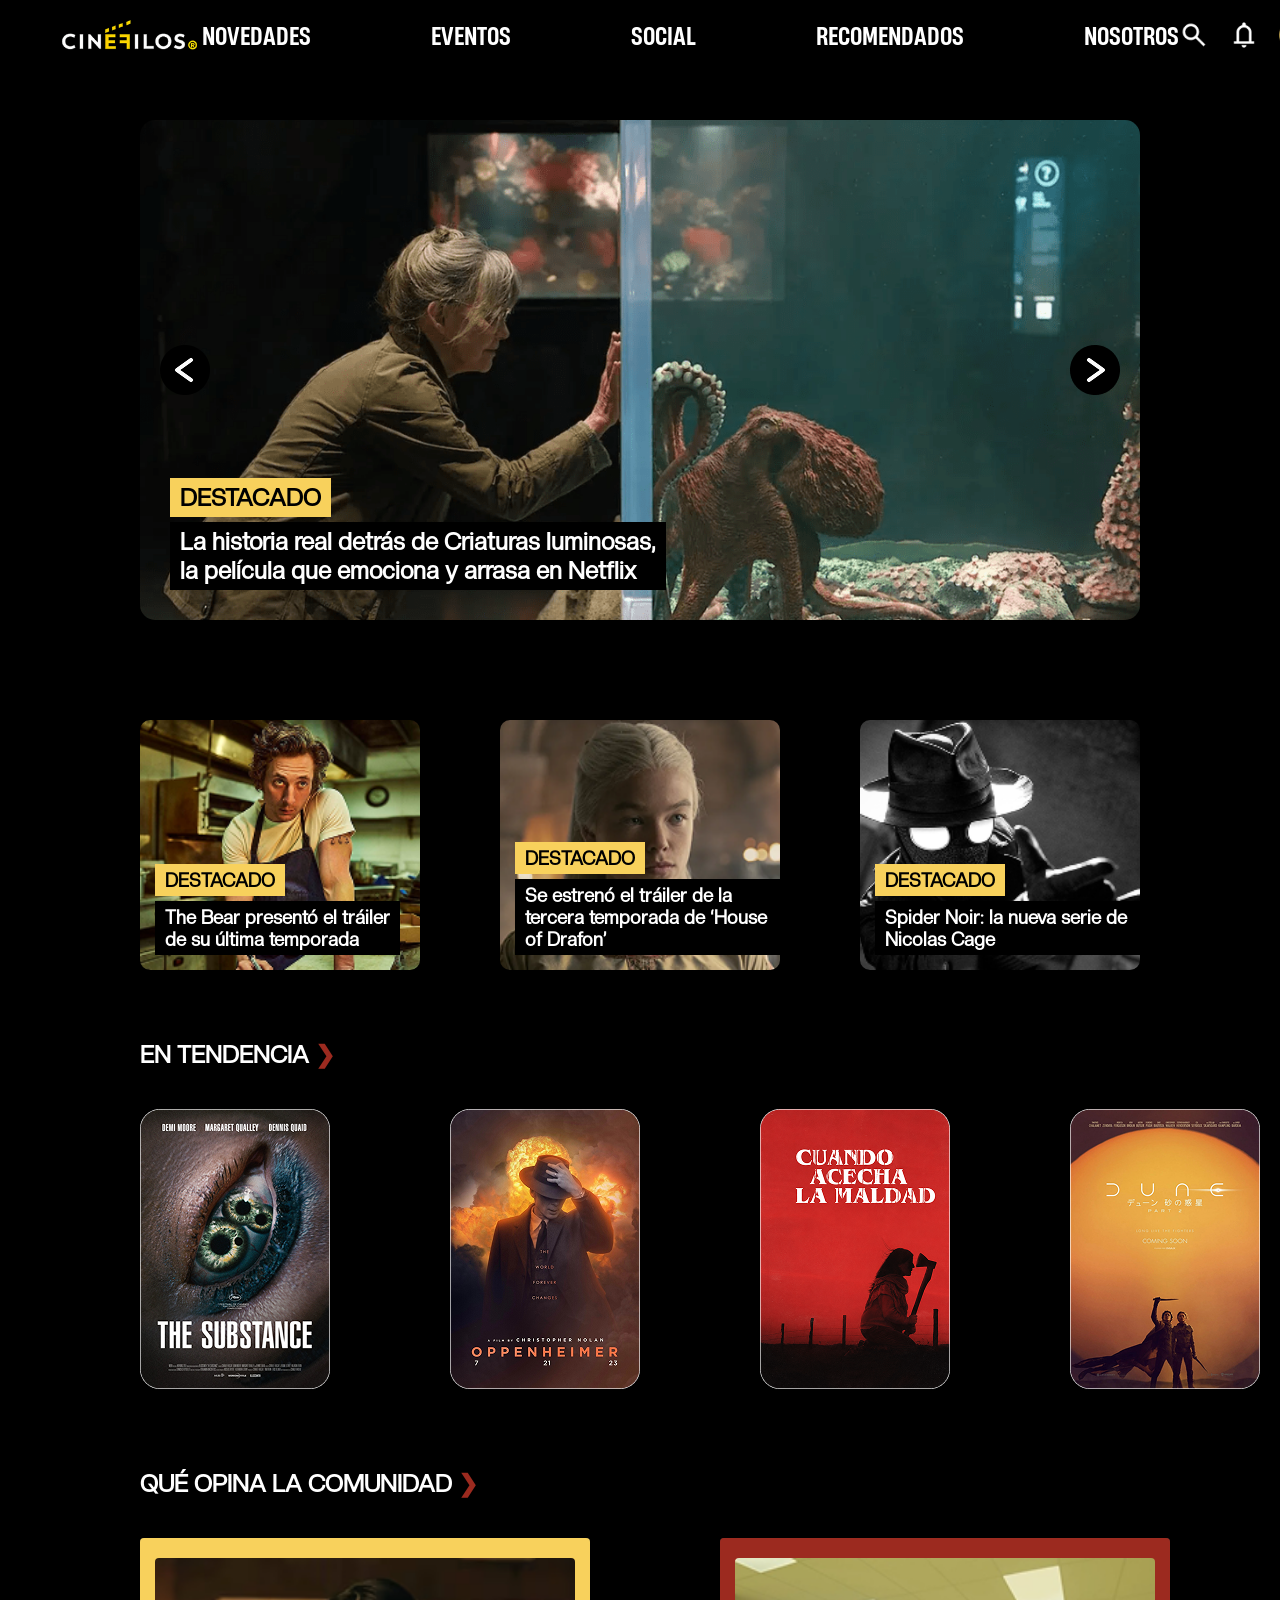
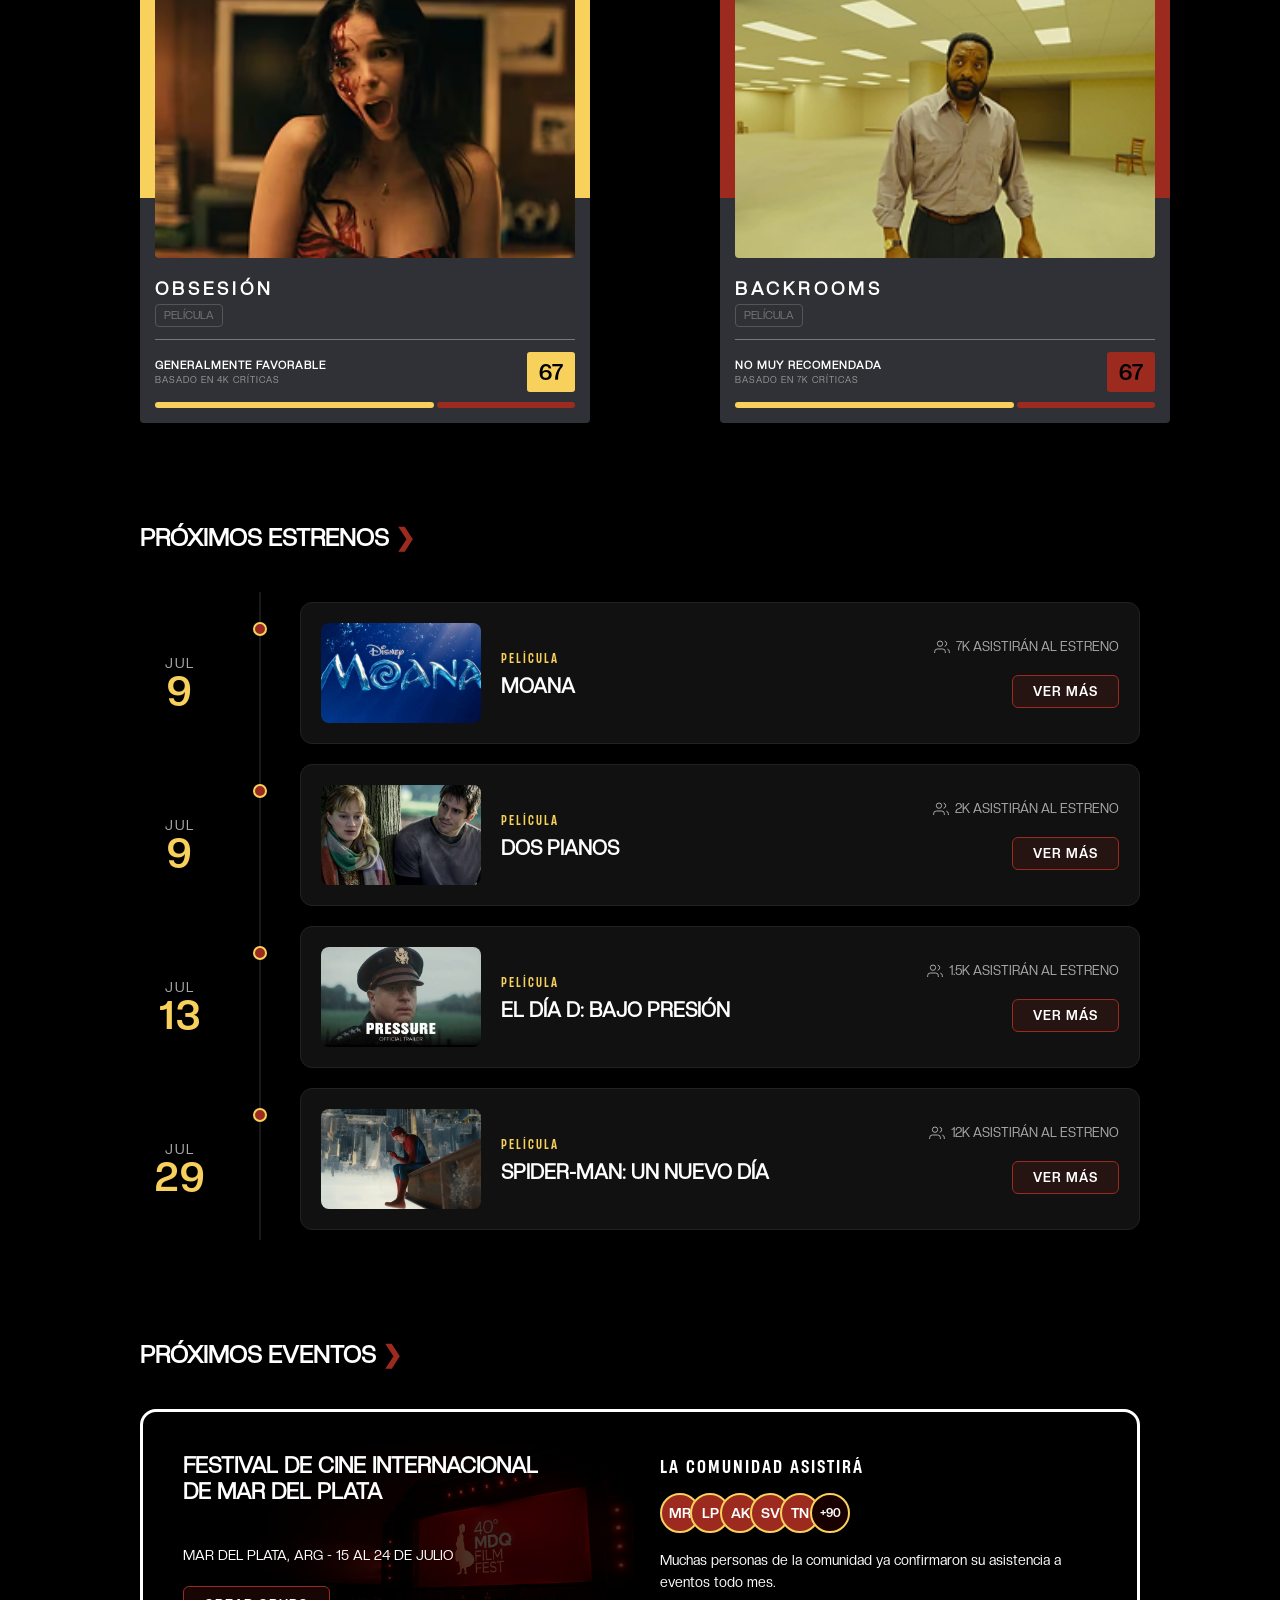
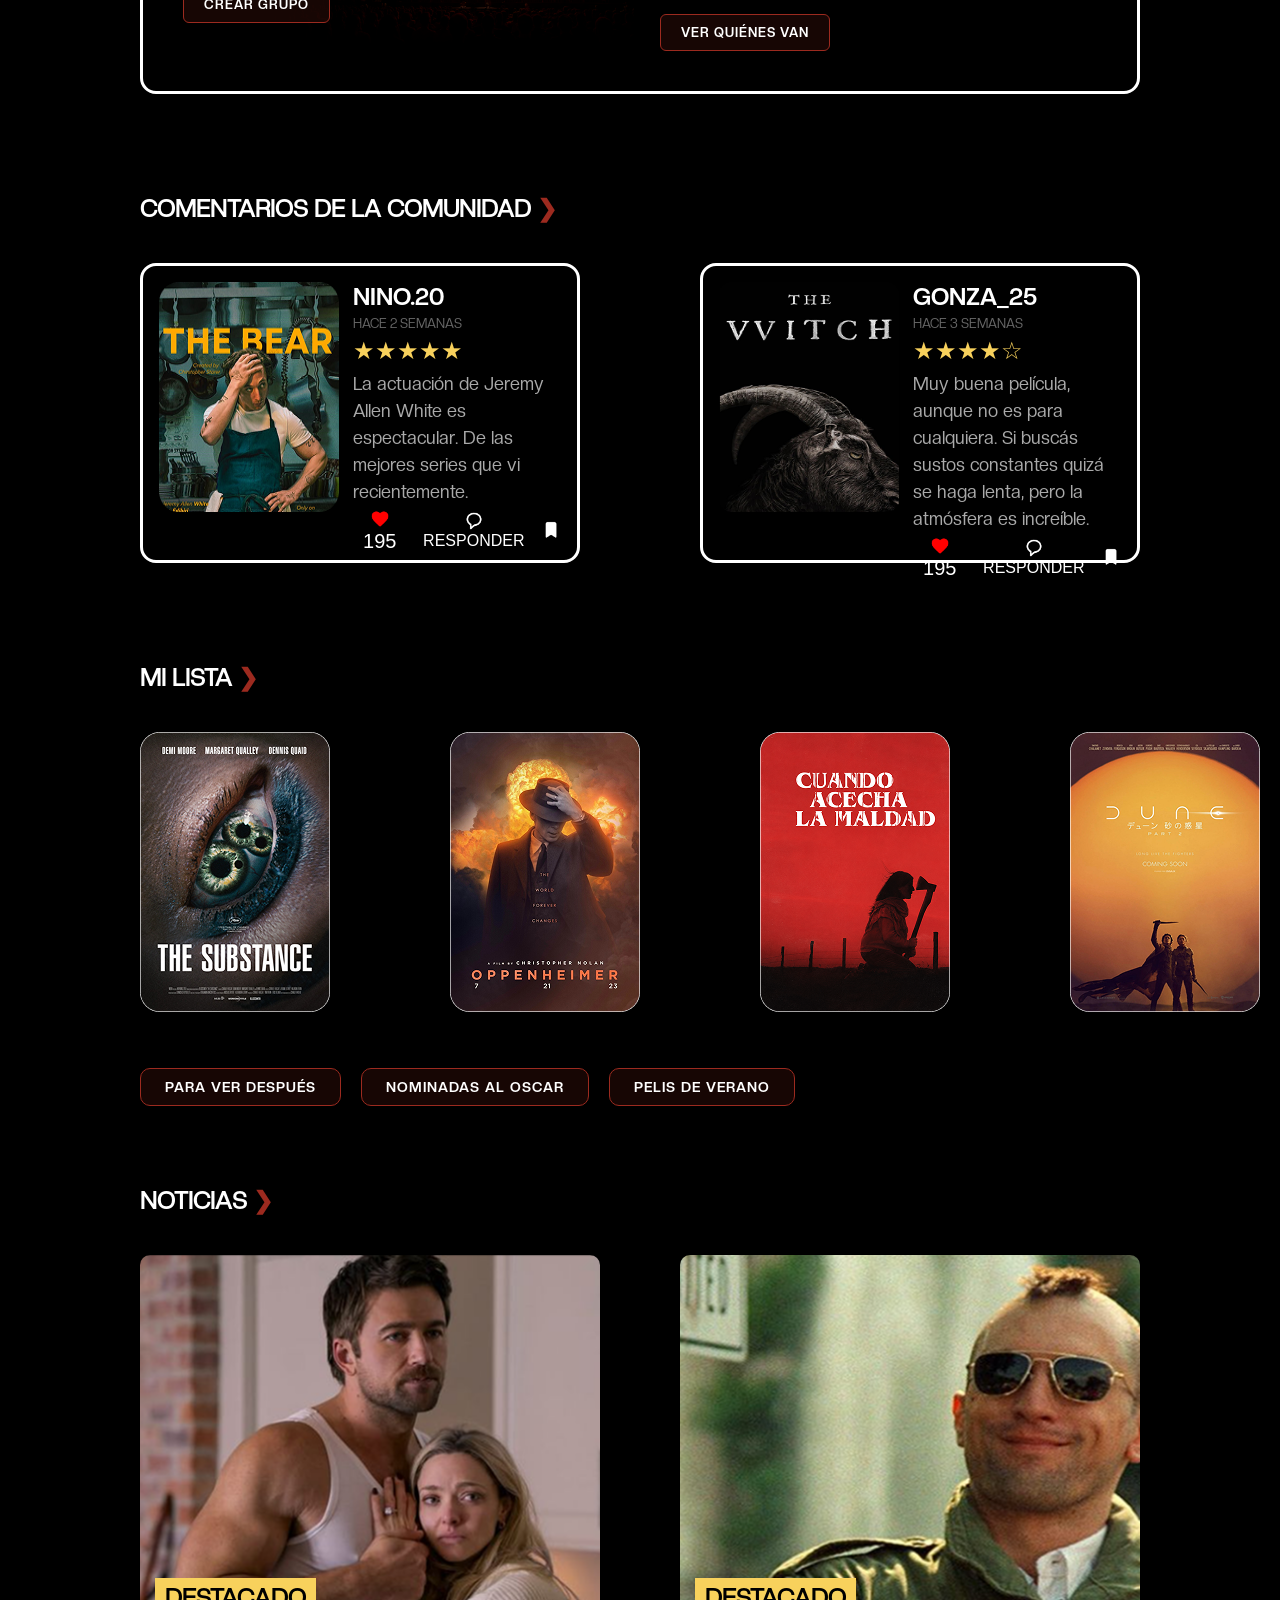
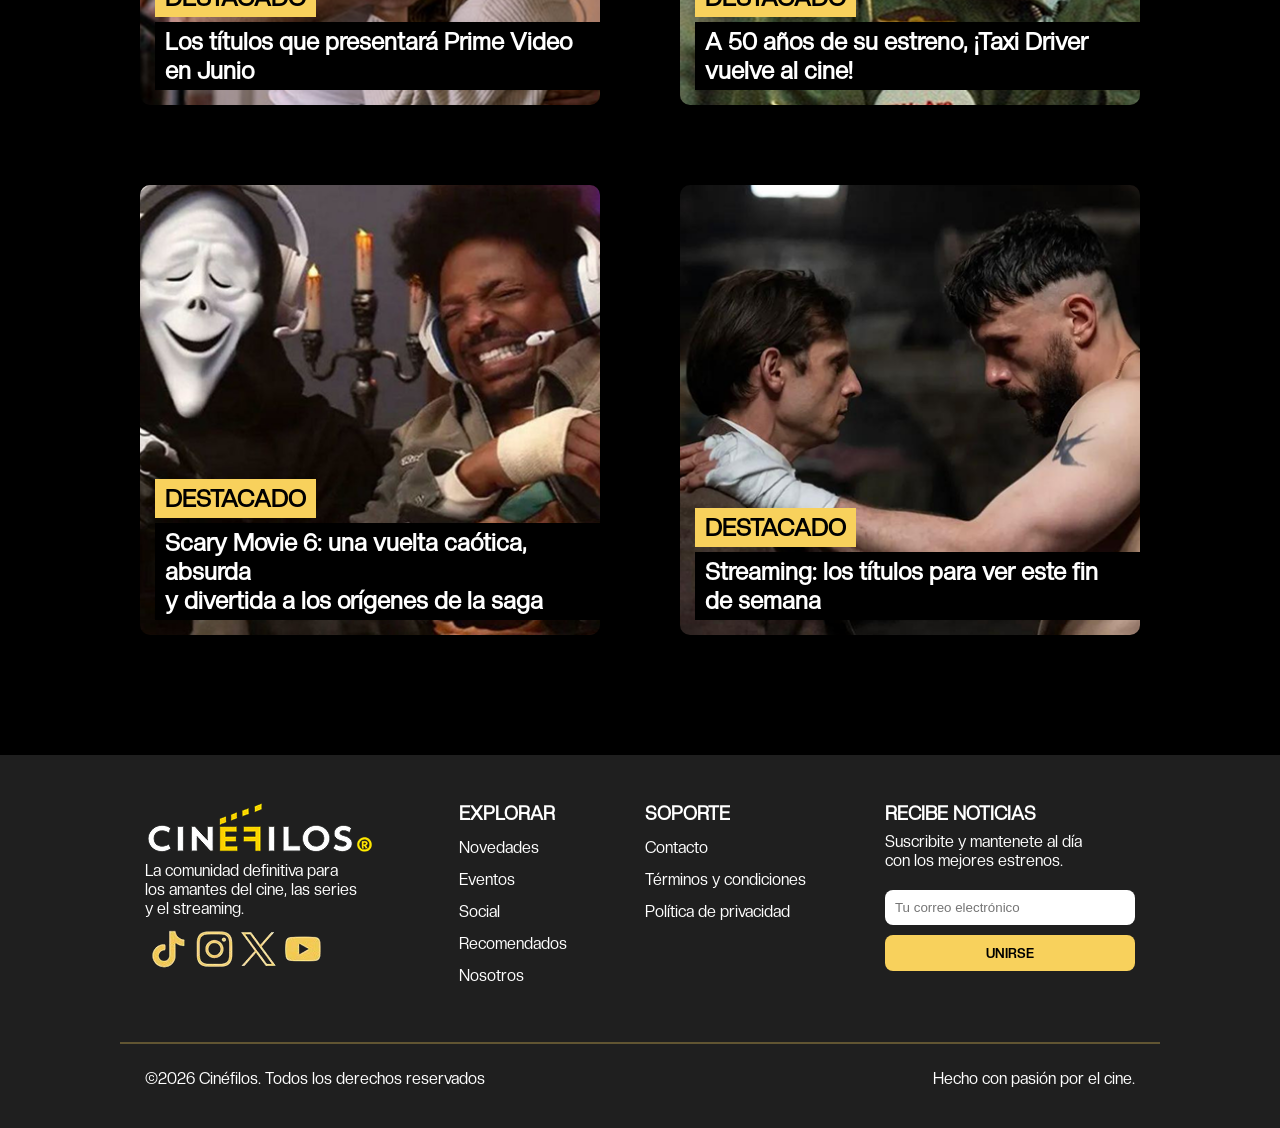
==== commit f5c22e4d: "Add files via upload" ====
--- a/index.html
+++ b/index.html
@@ -340,7 +340,7 @@
                         <span>JUL</span>
                         <span class="dia">29</span>
                     </div>
-                    <div class="evento-linea">
+                    <div class="evento-linea ">
                         <div class="evento-circulo"></div>
                     </div>
                     <div class="evento-card">
@@ -365,58 +365,18 @@
                     </div>
                 </div>
         </section>
-        <section class="noticias">
-            <h2>ÚLTIMAS NOTICIAS <span style="color: #9C2A1F;">❯</span></h2>
-
-            <div class="grid-noticias">
-
-                <article class="noticia">
-                    <img src="imagenes/noticia1.png" alt="">
-                    <div class="texto-carrusel">
-                        <h2 class="etiqueta">DESTACADO</h2>
-                        <h2>Los títulos que presentará Prime Video en Junio</h2>
-                    </div>
-                </article>
-
-                <article class="noticia">
-                    <img src="imagenes/noticia2.png" alt="">
-                    <div class="texto-carrusel">
-                        <h2 class="etiqueta">DESTACADO</h2>
-                        <h2>A 50 años de su estreno, ¡Taxi Driver vuelve al cine!</h2>
-                    </div>
-                </article>
-
-                <article class="noticia">
-                    <img src="imagenes/noticia3.png" alt="">
-                    <div class="texto-carrusel">
-                        <h2 class="etiqueta">DESTACADO</h2>
-                        <h2>Scary Movie 6: una vuelta caótica, absurda <br> y divertida a los orígenes de la saga </br>
-                        </h2>
-                    </div>
-                </article>
-
-                <article class="noticia">
-                    <img src="imagenes/noticia4.png" alt="">
-                    <div class="texto-carrusel">
-                        <h2 class="etiqueta">DESTACADO</h2>
-                        <h2>Streaming: los títulos para ver este fin de semana</h2>
-                    </div>
-                </article>
-
-            </div>
-        </section>
-
+       
         <section class="proximos-eventos">
             <h2>PRÓXIMOS EVENTOS <span style="color: #9C2A1F;">❯</span></h2>
-            <div class="seccion-comunidad">
-                <div class="comunidad-bloque">
+            <div class="seccion-comunidad borde event">
+                <div class="comunidad-bloque home">
 
                     <h2>FESTIVAL DE CINE INTERNACIONAL <br> DE MAR DEL PLATA
                         </br></h2>
                     <p>MAR DEL PLATA, ARG - 15 AL 24 DE JULIO</p>
                     <button class="btn-comunidad">CREAR GRUPO</button>
                 </div>
-                <div class="comunidad-bloque">
+                <div class="comunidad-bloque ">
                     <h3>LA COMUNIDAD ASISTIRÁ</h3>
                     <div class="avatares">
                         <div class="avatar">MR</div>
@@ -432,13 +392,13 @@
 
             </div>
         </section>
-        <section class="comentarios">
+        <section class="comentarios home">
             <h2>COMENTARIOS DE LA COMUNIDAD <span style="color: #9C2A1F;">❯</span></h2>
 
             <div class="comentarios-grid">
 
-                <div class="comentario-card">
-                    <img src="imagenes/thebear.png" alt="The Bear">
+                <div class="comentario-card borde refondo">
+                    <img class="img" src="imagenes/thebear.png" alt="The Bear">
                     <div class="comentario-info">
                         <p class="comentario-usuario">NINO.20</p>
                         <p class="comentario-tiempo">HACE 2 SEMANAS</p>
@@ -453,7 +413,7 @@
                     </div>
                 </div>
 
-                <div class="comentario-card">
+                <div class="comentario-card borde refondo">
                     <img src="imagenes/thewitch.png" alt="The Witch">
                     <div class="comentario-info">
                         <p class="comentario-usuario">GONZA_25</p>
@@ -490,6 +450,46 @@
             </DIV>
         </section>
 
+ <section class="noticias">
+            <h2>NOTICIAS <span style="color: #9C2A1F;">❯</span></h2>
+
+            <div class="grid-noticias">
+
+                <article class="noticia">
+                    <img src="imagenes/noticia1.png" alt="">
+                    <div class="texto-carrusel">
+                        <h2 class="etiqueta">DESTACADO</h2>
+                        <h2>Los títulos que presentará Prime Video en Junio</h2>
+                    </div>
+                </article>
+
+                <article class="noticia">
+                    <img src="imagenes/noticia2.png" alt="">
+                    <div class="texto-carrusel">
+                        <h2 class="etiqueta">DESTACADO</h2>
+                        <h2>A 50 años de su estreno, ¡Taxi Driver vuelve al cine!</h2>
+                    </div>
+                </article>
+
+                <article class="noticia">
+                    <img src="imagenes/noticia3.png" alt="">
+                    <div class="texto-carrusel">
+                        <h2 class="etiqueta">DESTACADO</h2>
+                        <h2>Scary Movie 6: una vuelta caótica, absurda <br> y divertida a los orígenes de la saga </br>
+                        </h2>
+                    </div>
+                </article>
+
+                <article class="noticia">
+                    <img src="imagenes/noticia4.png" alt="">
+                    <div class="texto-carrusel">
+                        <h2 class="etiqueta">DESTACADO</h2>
+                        <h2>Streaming: los títulos para ver este fin de semana</h2>
+                    </div>
+                </article>
+
+            </div>
+        </section>
 
 
 
--- a/estilo.css
+++ b/estilo.css
@@ -30,17 +30,18 @@
     font-family: "Heading Now Medium";
 }
 
-p {
-    font-family: "Creato Display Regular";
-}
-
-h1,
 h2,
 h3,
 h4,
 h5,
-h6 {
-    font-family: "Creato Display";
+h6,
+p {
+    font-family: "Creato Display Regular";
+    color: white;
+}
+
+h1 {
+    font-family: "Heading Now Medium";
     color: white;
 }
 
@@ -150,7 +151,7 @@
 .hero-carousel {
     position: relative;
     height: 500px;
-    margin-bottom: 150px;
+    margin-bottom: 100px;
 }
 
 .hero-carousel img {
@@ -207,7 +208,7 @@
 .cards {
     display: flex;
     gap: 80px;
-    margin-bottom: 150px;
+    margin-bottom: 70px;
     justify-content: space-between;
 }
 
@@ -266,7 +267,7 @@
 
 
 .peliculas {
-    margin-bottom: 150px;
+    margin-bottom: 80px;
 }
 
 
@@ -302,7 +303,7 @@
     grid-template-columns: 1fr 1fr;
     gap: 80px;
     margin-top: 40px;
-    margin-bottom: 150px;
+    margin-bottom: 100px;
 }
 
 .noticia img {
@@ -323,6 +324,7 @@
     background-color: black;
     padding: 5px 10px;
 }
+
 /*.noticiaprincipal {
     background-image: url(imagenes/fondo.png);
       margin-left: -120px;
@@ -463,7 +465,7 @@
     display: flex;
     flex-direction: column;
     gap: 0;
-    margin-bottom: 60px;
+    margin-bottom: 100px;
 }
 
 .evento-row {
@@ -615,22 +617,16 @@
 .btn-ver-todos {
     display: block;
     width: fit-content;
-    margin: 0 auto 100px;
-    padding: 16px 60px;
-    background-color: rgba(156, 42, 31, 0.15);
-    border: 1px solid #9C2A1F;
-    color: white;
-    font-family: "Creato Display";
-    font-size: 16px;
-    border-radius: 8px;
+    margin: -60 auto;
+
+    background-color: none;
+
     cursor: pointer;
-    letter-spacing: 2px;
-}
-
-.btn-ver-todos:hover {
-    background-color: #F8D15C;
-    border: 1px solid #F8D15C;
-    color: #000000;
+    background: none;
+    border: none;
+    cursor: pointer;
+    transform: rotate(90deg);
+    margin-bottom: 100px;
 }
 
 /* SECCION COMUNIDAD */
@@ -787,127 +783,574 @@
 
 
 
-  /*  DESTACADO  */
-        .destacado {
-            position: relative;
-            border-radius: 15px;
-            overflow: hidden;
-            margin-bottom: 80px;
-        }
- 
-        .destacado img {
-            width: 100%;
-            height: 500px;
-            object-fit: cover;
-            display: block;
-        }
- 
-        .destacado .texto-carrusel h2 {
-            background-color: black;
-            padding: 5px 10px;
-        }
- 
-        /* PRÓXIMOS ESTRENOS  */
-        .proximos-estrenos {
-            margin-bottom: 100px;
-        }
- 
-        .proximos-estrenos h2 {
-           
-            margin-bottom: 40px;
-        }
- 
-        .timeline-linea {
-            position: relative;
-            display: flex;
-            gap: 250px;
-        }
- 
-        .timeline-linea::before {
-            content: '';
-            position: absolute;
-            top: 10px;
-            left: 0;
-            right: 0;
-            height: 2px;
-            background-color: #333;
-        }
- 
-        .estreno-card {
-            display: flex;
-            flex-direction: column;
-            align-items: center;
-            flex: 1;
-            max-width: 300px;
-           
-          
-        }
- 
-        .estreno-punto {
-            width: 14px;
-            height: 14px;
-            border-radius: 50%;
-            background-color: #9C2A1F;
-            border: 2px solid #F8D15C;
-            margin-bottom: 12px;
-            position: relative;
-            z-index: 1;
-            flex-shrink: 0;
-            
-        }
- 
-        .estreno-fecha {
-            background-color: #111;
-            border: 1px solid #333;
-            border-radius: 8px;
-            padding: 8px 12px;
-            text-align: center;
-            width: 100%;
-            margin-bottom: 12px;
-        }
- 
-        .estreno-fecha .dia {
-            font-family: "Creato Display";
-            font-size: 28px;
-            color: white;
-            line-height: 1;
-        }
- 
-        .estreno-fecha .mes {
-            font-family: "Creato Display";
-            font-size: 12px;
-            color: white;
-            letter-spacing: 1px;
-        }
- 
-        .estreno-fecha .anio {
-            font-family: "Creato Display Regular";
-            font-size: 11px;
-            color: #666;
-        }
- 
-        .estreno-poster {
-            width: 100%;
-           height: 250px;
-            object-fit:fill ;
-            border-radius: 8px;
-        }
- 
-        .estreno-titulo {
-            font-family: "Creato Display";
-            font-size: 11px;
-            color: white;
-            text-align: center;
-            margin-top: 8px;
-            text-transform: uppercase;
-            letter-spacing: 0.5px;
-        }
-
-
-
-
-
-
+/*  DESTACADO  */
+.destacado {
+    position: relative;
+    border-radius: 16px;
+    overflow: hidden;
+    margin-bottom: 100px;
+}
+
+.destacado img {
+    width: 100%;
+    height: 500px;
+    object-fit: cover;
+    display: block;
+}
+
+.destacado .texto-carrusel h2 {
+    background-color: black;
+    padding: 5px 10px;
+}
+
+/* PRÓXIMOS ESTRENOS  */
+.proximos-estrenos {
+    margin-bottom: 100px;
+}
+
+.proximos-estrenos h2 {
+
+    margin-bottom: 40px;
+}
+
+.timeline-linea {
+    position: relative;
+    display: flex;
+    gap: 250px;
+}
+
+.timeline-linea::before {
+    content: '';
+    position: absolute;
+    top: 10px;
+    left: 0;
+    right: 0;
+    height: 2px;
+    background-color: #333;
+}
+
+.estreno-card {
+    display: flex;
+    flex-direction: column;
+    align-items: center;
+    flex: 1;
+    max-width: 300px;
+
+
+}
+
+.estreno-punto {
+    width: 14px;
+    height: 14px;
+    border-radius: 50%;
+    background-color: #9C2A1F;
+    border: 2px solid #F8D15C;
+    margin-bottom: 12px;
+    position: relative;
+    z-index: 1;
+    flex-shrink: 0;
+
+}
+
+.estreno-fecha {
+    background-color: #111;
+    border: 1px solid #333;
+    border-radius: 8px;
+    padding: 8px 12px;
+    text-align: center;
+    width: 100%;
+    margin-bottom: 12px;
+}
+
+.estreno-fecha .dia {
+    font-family: "Creato Display";
+    font-size: 28px;
+    color: white;
+    line-height: 1;
+}
+
+.estreno-fecha .mes {
+    font-family: "Creato Display";
+    font-size: 12px;
+    color: white;
+    letter-spacing: 1px;
+}
+
+.estreno-fecha .anio {
+    font-family: "Creato Display Regular";
+    font-size: 11px;
+    color: #666;
+}
+
+.estreno-poster {
+    width: 100%;
+    height: 250px;
+    object-fit: fill;
+    border-radius: 8px;
+}
+
+.estreno-titulo {
+    font-family: "Creato Display";
+    font-size: 11px;
+    color: white;
+    text-align: center;
+    margin-top: 8px;
+    text-transform: uppercase;
+    letter-spacing: 0.5px;
+}
+
+.opiniones {
+    margin-top: 40px;
+    margin-bottom: 100px;
+}
+
+.opiniones h2 {
+    margin-bottom: 40px;
+}
+
+.opiniones-cards {
+    display: flex;
+    gap: 130px;
+}
+
+.review-card {
+    width: 450px;
+    flex: none;
+    background-color: #303136;
+    border-radius: 4px;
+    overflow: hidden;
+}
+
+/* PARTE SUPERIOR */
+
+.review-top {
+    height: 260px;
+    position: relative;
+}
+
+.review-top img {
+    position: absolute;
+    left: 15px;
+    right: 15px;
+    bottom: -60px;
+
+    width: calc(100% - 30px);
+    height: 270px;
+
+    object-fit: cover;
+    border-radius: 4px;
+}
+
+.review-bottom {
+    padding: 80px 15px 15px;
+}
+
+/* PARTE SUPERIOR */
+
+.review-top {
+    height: 260px;
+    position: relative;
+}
+
+.review-top img {
+    position: absolute;
+    left: 15px;
+    right: 15px;
+    bottom: -60px;
+
+    width: calc(100% - 30px);
+    height: 300px;
+
+    object-fit: cover;
+    border-radius: 4px;
+}
+
+.review-bottom {
+    padding: 80px 15px 15px;
+}
+
+.review-bottom h3 {
+    font-size: 18px;
+    letter-spacing: 4px;
+    margin-bottom: 5px;
+}
+
+.review-tipo {
+    display: inline-block;
+
+    padding: 4px 8px;
+
+    border: 1px solid #555;
+    border-radius: 4px;
+
+    color: #777;
+    font-size: 11px;
+
+    font-family: "Creato Display Regular";
+}
+
+.review-linea {
+    height: 1px;
+    background-color: #777;
+    margin: 12px 0;
+}
+
+.review-score {
+    display: flex;
+    justify-content: space-between;
+    align-items: center;
+}
+
+.review-texto h4 {
+    font-size: 11px;
+    letter-spacing: 1px;
+    margin-bottom: 2px;
+}
+
+.review-texto p {
+    font-size: 9px;
+    color: #999;
+    letter-spacing: 1px;
+}
+
+.review-numero {
+    width: 48px;
+    height: 40px;
+
+    display: flex;
+    justify-content: center;
+    align-items: center;
+
+    font-family: "Creato Display";
+    font-size: 22px;
+
+    color: black;
+
+    border-radius: 3px;
+}
+
+/* BARRA */
+
+.review-barra {
+    display: flex;
+    gap: 3px;
+    margin-top: 10px;
+}
+
+.review-barra div {
+    height: 6px;
+    border-radius: 20px;
+}
+
+/* COLORES */
+
+.amarillo {
+    background-color: #F8D15C;
+}
+
+.rojo {
+    background-color: #9C2A1F;
+}
+
+.verde {
+    background-color: #176E1F;
+}
+
+
+.timeline-home h2 {
+    margin-bottom: 40px;
+}
+
+.botones {
+    display: flex;
+    margin-top: 40px;
+    gap: 20px;
+}
+
+.proximos-eventos h2 {
+    margin-bottom: 40px;
+}
+
+img.borde {
+    border: 2px solid #ffffff;
+}
+
+.comentarios {
+    margin-bottom: 100px;
+}
+
+.comentarios h2 {
+    margin-bottom: 40px;
+}
+
+.comentarios-grid {
+    display: flex;
+    gap: 120px;
+
+}
+
+.comentario-card {
+    border: 3px solid #9C2A1F;
+    background-color: #1a1a1a;
+
+    border-radius: 16px;
+    padding: 16px;
+    display: flex;
+    gap: 14px;
+    width: 750px;
+    height: 300px;
+}
+
+.comentario-card img {
+    border: 3px solid #9C2A1F;
+    width: 180px;
+    height: 230px;
+    object-fit: FIT;
+    border-radius: 8px;
+    flex-shrink: 0;
+}
+
+.comentario-info {
+    display: flex;
+    flex-direction: column;
+    gap: 5px;
+    flex: 1;
+}
+
+.comentario-usuario {
+    color: white;
+    font-family: "Creato Display";
+    font-size: 24px;
+}
+
+.comentario-tiempo {
+    color: #666;
+    font-family: "Creato Display Regular";
+    font-size: 13px;
+}
+
+.comentario-estrellas {
+    color: #F8D15C;
+    font-size: 24px;
+}
+
+.comentario-texto {
+    color: #aaa;
+    font-family: "Creato Display Regular";
+    font-size: 18px;
+    line-height: 1.5;
+}
+
+.comentario-acciones {
+    border: none;
+    margin-top: auto;
+    display: flex;
+    align-items: center;
+    gap: 10px;
+
+}
+
+.comentario-acciones img {
+    border: none;
+
+
+}
+
+.comentario-like {
+    background: none;
+    border: none;
+    color: #ffffff;
+    font-size: 20px;
+    cursor: pointer;
+}
+
+.comentario-responder {
+    background: none;
+    border: none;
+    color: #ffffff;
+    font-size: 16px;
+    cursor: pointer;
+}
+
+.comentario-guardar {
+    background: none;
+    border: none;
+    color: #ffffff;
+    font-size: 20px;
+    cursor: pointer;
+    margin-left: auto;
+}
+
+.comentario-acciones button img {
+    width: 20px;
+    height: 20px;
+    vertical-align: middle;
+    position: relative;
+    top: -1px;
+}
+
+.resenas {
+    margin-bottom: 100px;
+}
+
+.resenas h2 {
+    margin-bottom: 40px;
+}
+
+.resenas-grid {
+    display: flex;
+    gap: 120px;
+}
+
+.resena-card {
+    background-color: #1a1a1a;
+    border: 3px solid #9C2A1F;
+    border-radius: 16px;
+    display: flex;
+    width: 750px;
+    height: 300px;
+    overflow: hidden;
+}
+
+.resena-card>img {
+    border: 3px solid #9C2A1F;
+    width: 180px;
+    height: 230px;
+    object-fit: fit;
+    border-radius: 8px;
+    flex-shrink: 0;
+    margin: 16px 0 16px 16px;
+}
+
+.resena-info {
+    display: flex;
+    flex-direction: column;
+    gap: 8px;
+    flex: 1;
+    padding: 16px;
+}
+
+.resena-puntaje {
+    color: #F8D15C;
+    font-family: "Creato Display";
+    font-size: 26px;
+    text-align: right;
+}
+
+.resena-puntaje span {
+    color: #F8D15C;
+    font-size: 22px;
+}
+
+.resena-titulo {
+    color: white;
+    font-family: "Heading Now Medium";
+    font-size: 40px;
+    margin-bottom: -10px !important;
+}
+
+.resena-texto {
+    color: #ffffff;
+    font-family: "Creato Display Regular";
+    font-size: 16px;
+    line-height: 1.5;
+}
+
+.resena-acciones {
+    margin-top: auto;
+    display: flex;
+    align-items: center;
+    gap: 10px;
+}
+
+.resena-avatar {
+    width: 30px;
+    height: 30px;
+    border-radius: 50%;
+    object-fit: cover;
+}
+
+.resena-usuario {
+    color: white;
+    font-family: "Creato Display Regular";
+    font-size: 14px;
+    flex: 1;
+}
+
+.resena-like {
+    background: none;
+    border: none;
+    color: white;
+    font-size: 20px;
+    cursor: pointer;
+    display: flex;
+    align-items: center;
+    gap: 5px;
+}
+
+.resena-like img {
+    width: 20px;
+    height: 20px;
+    vertical-align: middle;
+    position: relative;
+    top: -1px;
+}
+
+
+.titulo h1 {
+    font-size: 60px;
+    color: white;
+    font-weight: 800;
+    margin-bottom: 16px;
+}
+
+
+
+.pelis-noticias h2 {
+    margin-bottom: 40px;
+}
+
+
+
+
+.borde {
+    border: 3px solid #ffffff;
+}
+
+
+.borde>img {
+    border: none;
+    width: 180px;
+    height: 230px;
+    object-fit: fit;
+    border-radius: 8px;
+    flex-shrink: 0;
+}
+.refondo { background-color: black !important;}
+
+
+.event {
+    position: relative;
+    background: linear-gradient(to right, transparent 50%, black 50%);
+}
+
+.event::before {
+    content: '';
+    position: absolute;
+    inset: 0;
+    background-image: url(imagenes/fondo.png);
+    background-repeat: no-repeat;
+    background-size: 50%;
+    background-position: left;
+    opacity: 0.3;
+    border-radius: 16px;
+    z-index: 0;
+}
+
+.event > * {
+    position: relative;
+    z-index: 1;
+}
 /* FOOTER */
 
 .footer {
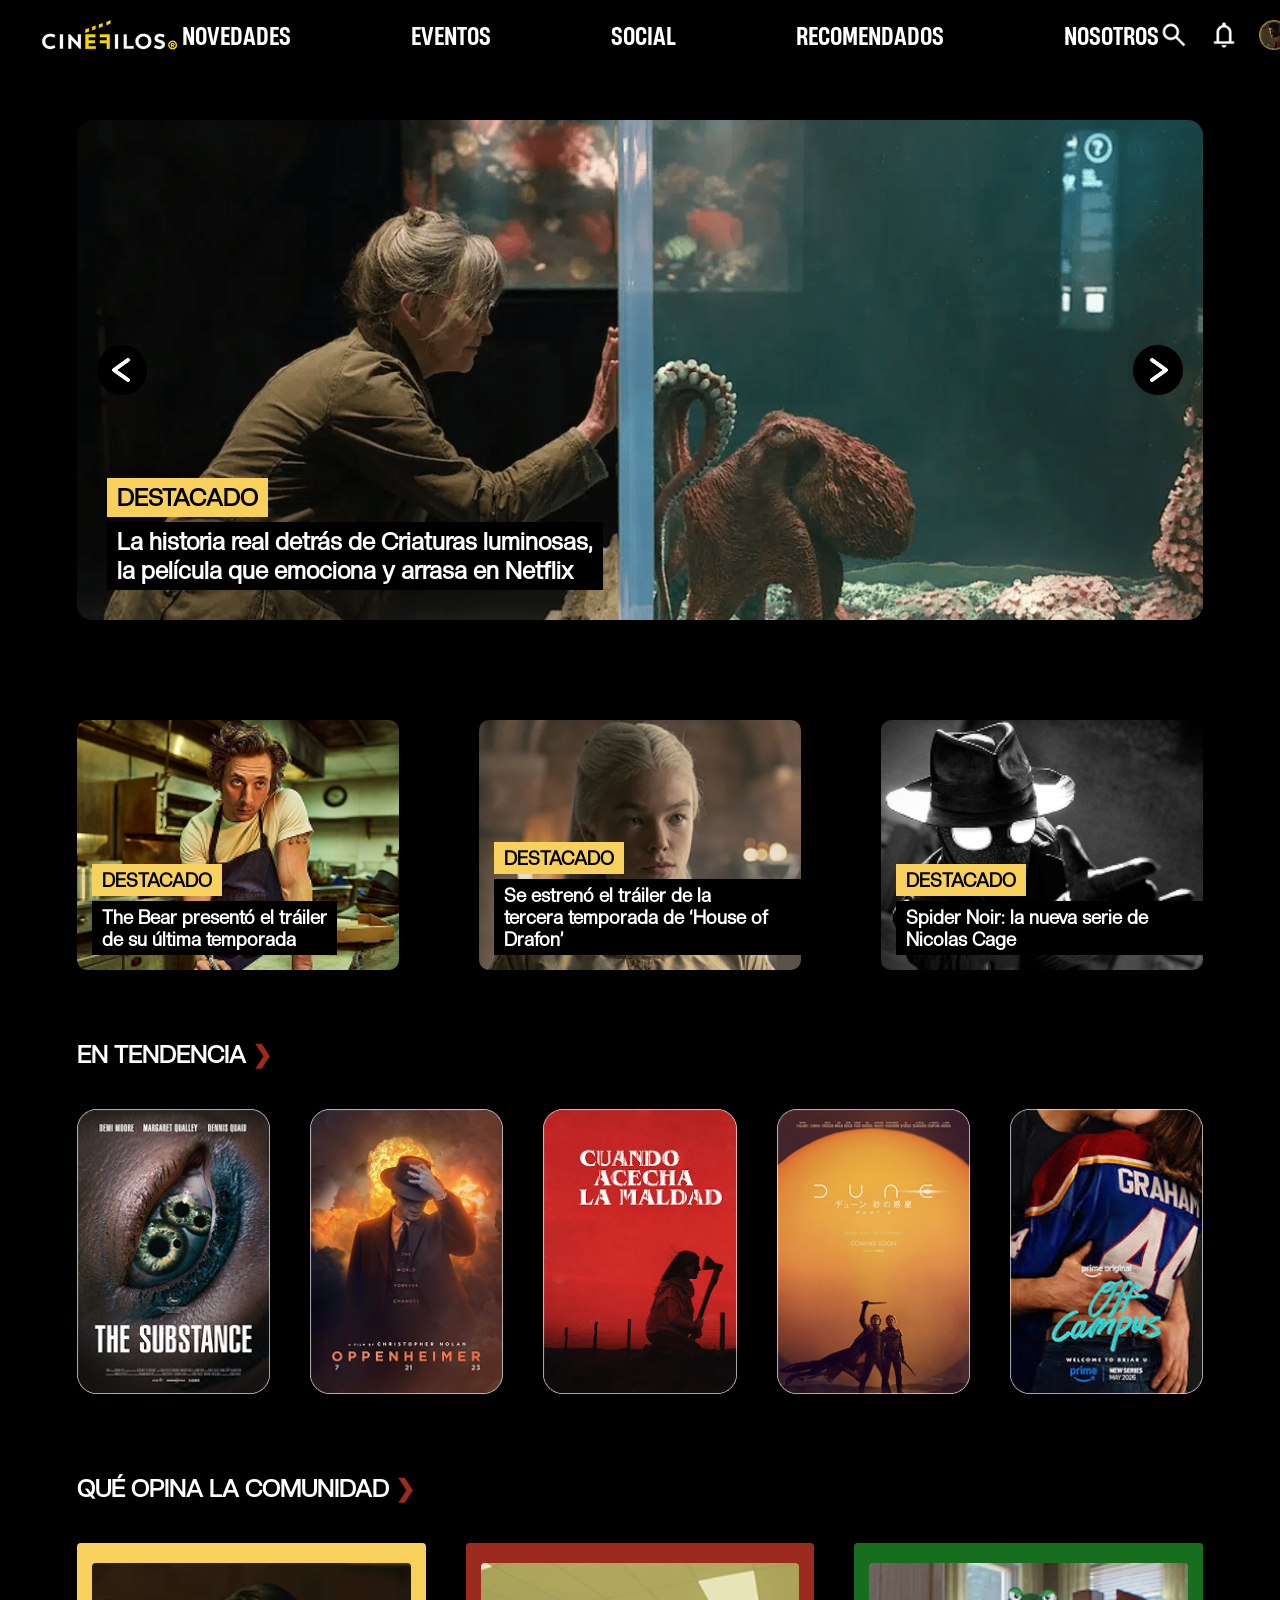
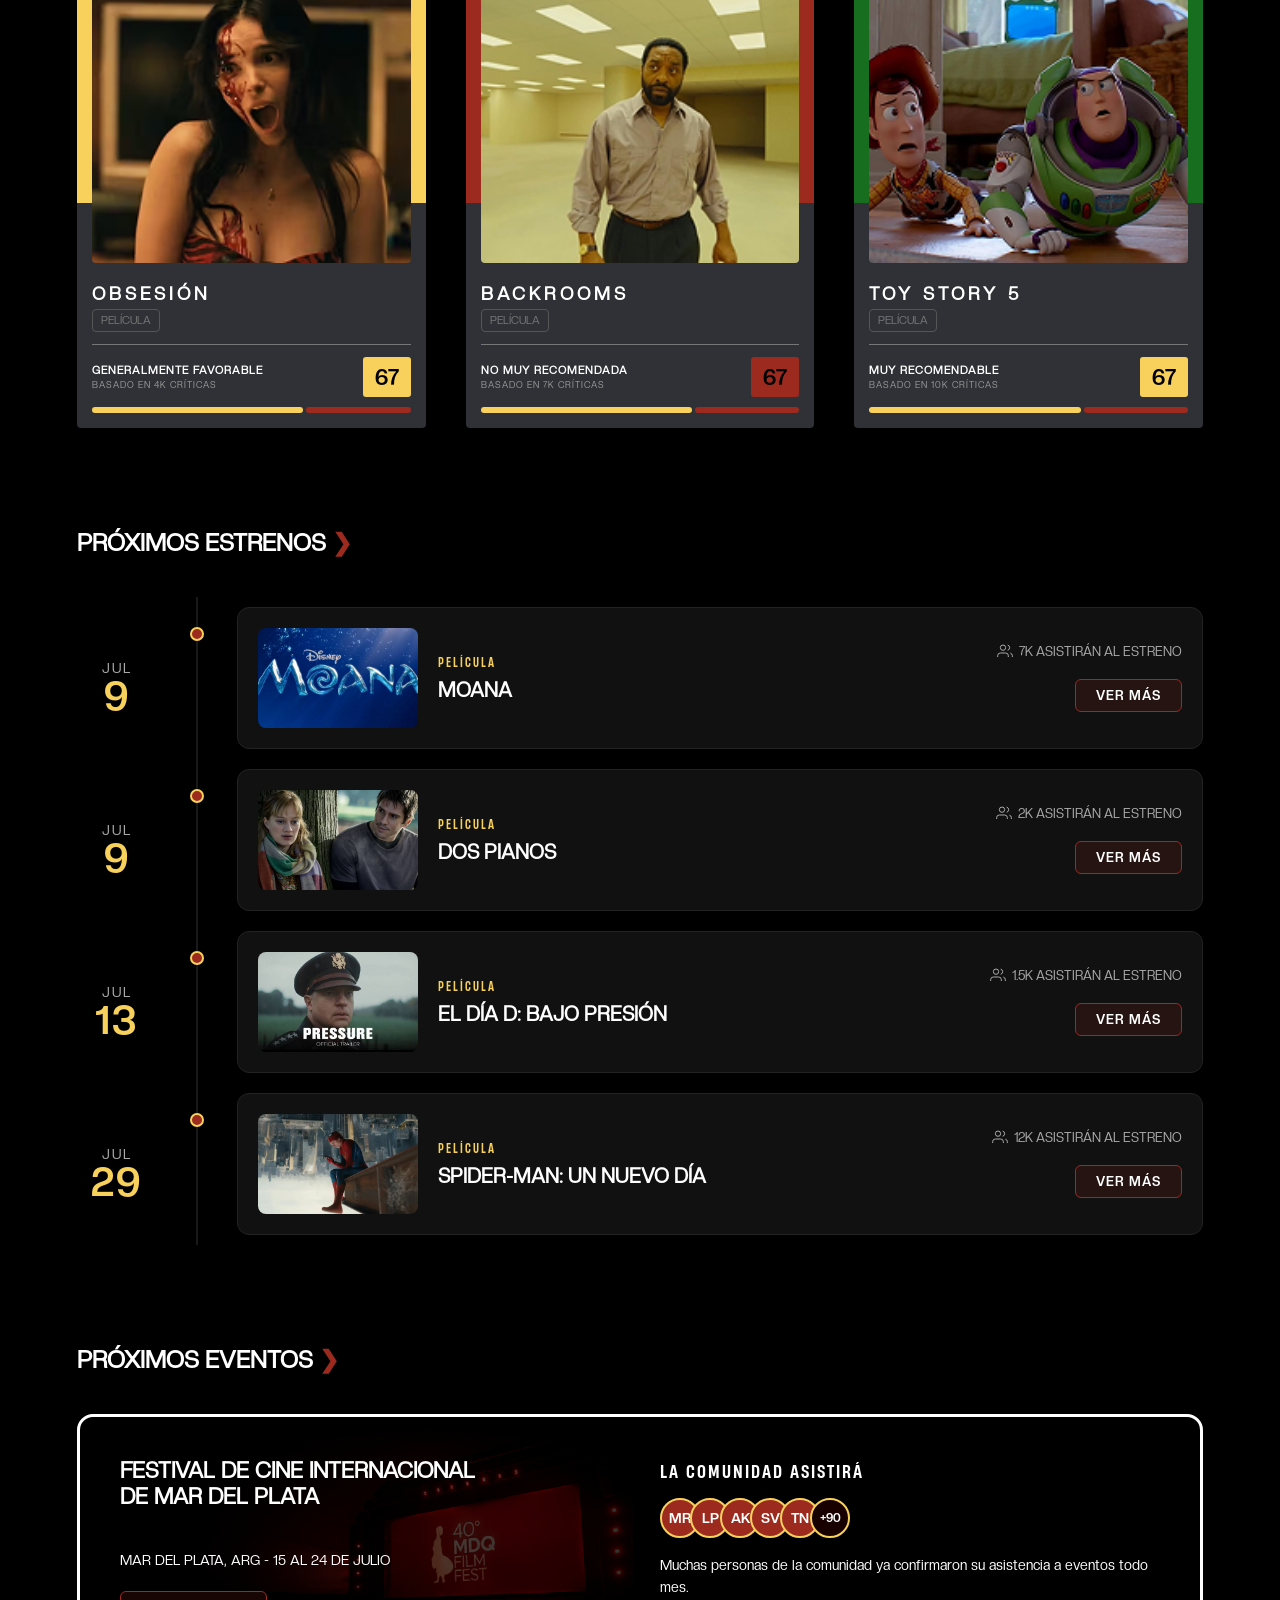
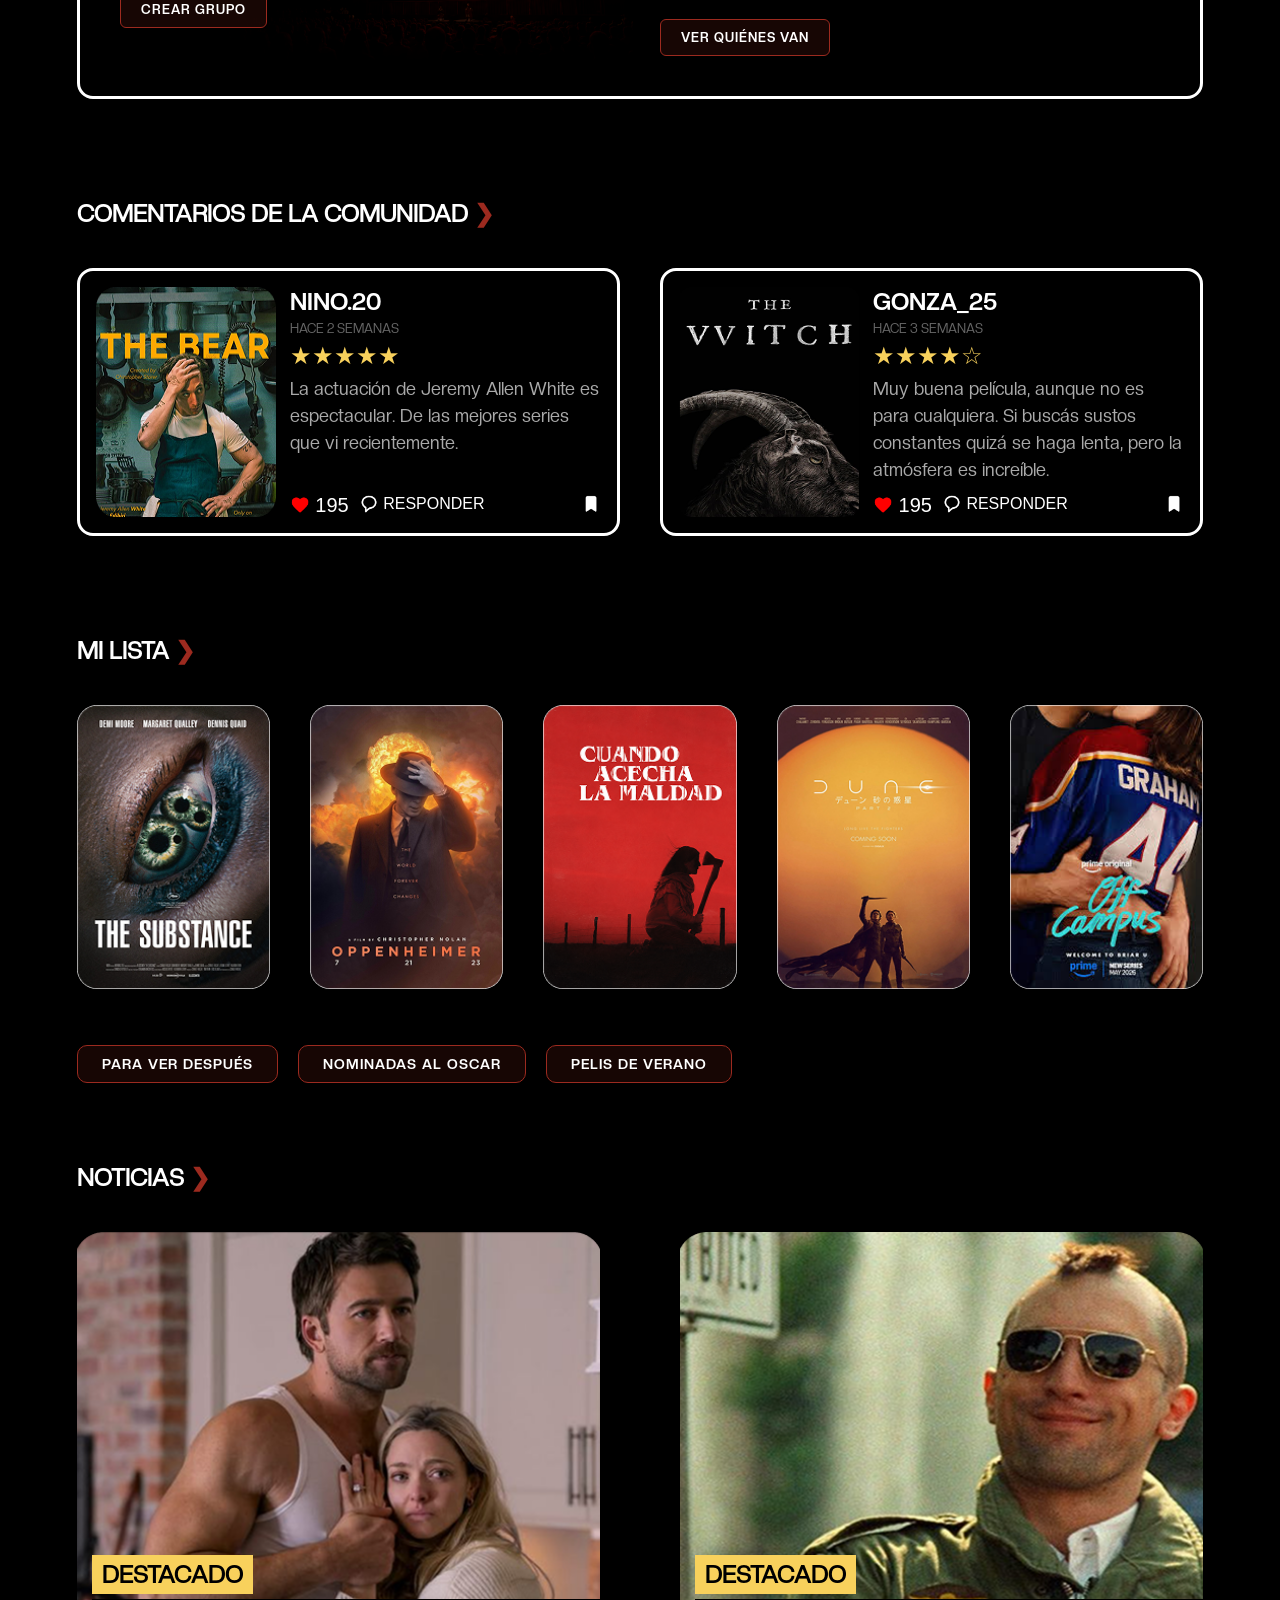
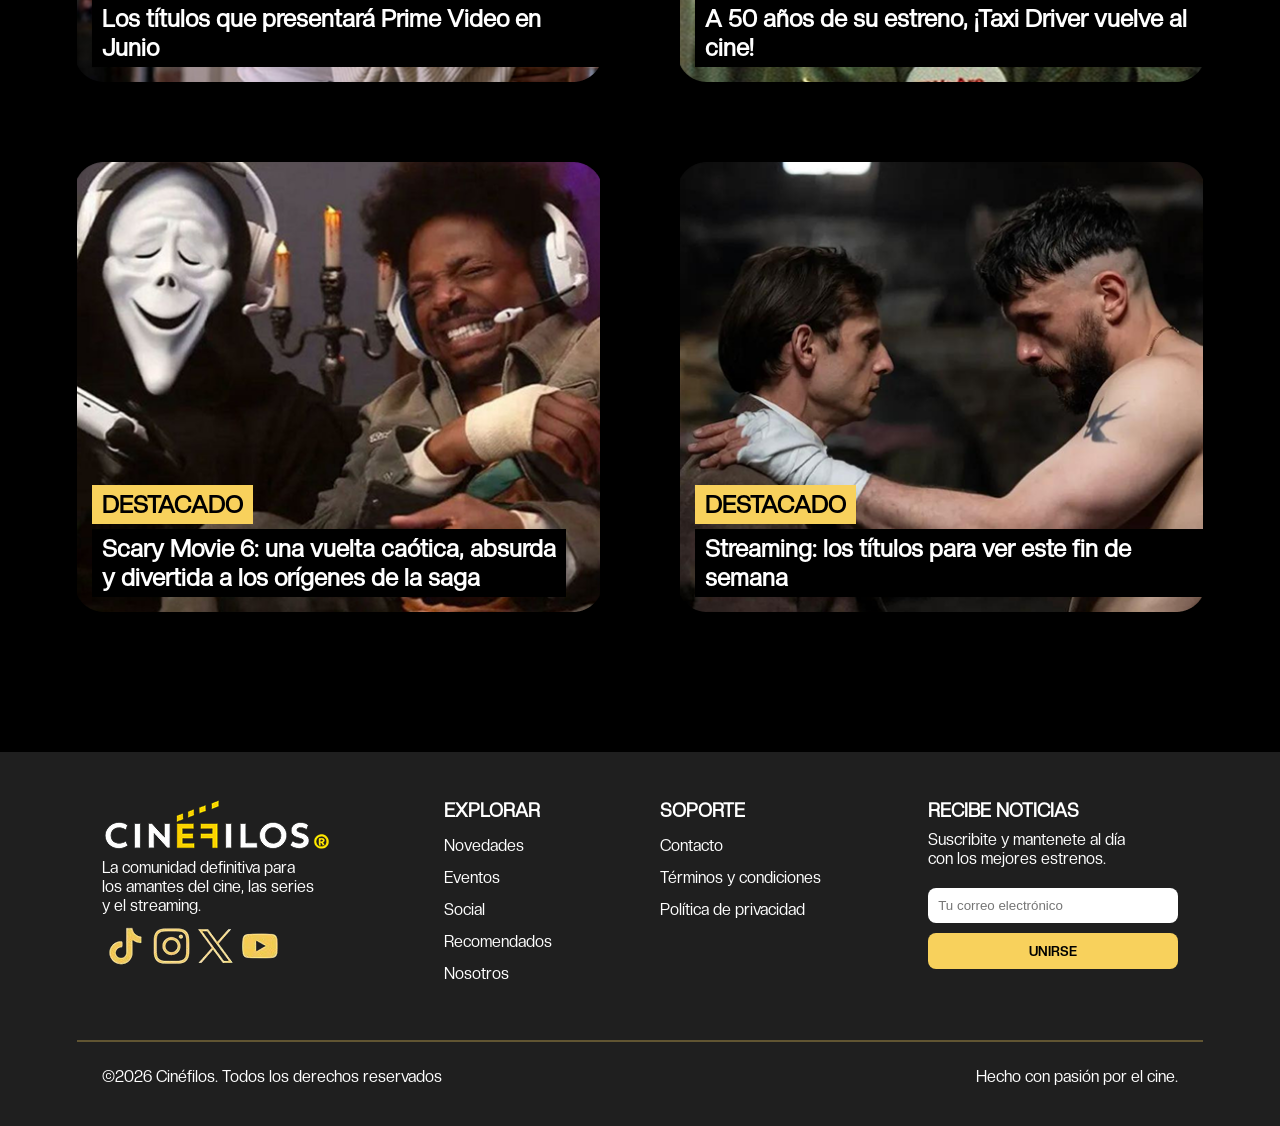
==== commit c0618468: "Add files via upload" ====
--- a/index.html
+++ b/index.html
@@ -114,7 +114,7 @@
                 <img src="imagenes/tendencia3.png" alt="as">
                 <img src="imagenes/tendencia4.png" alt="as">
                 <img src="imagenes/tendencia5.png" alt="as">
-                <button class="flechaaderecha"><img src="imagenes/flechagris.png" alt="anterior"></button>
+
             </div>
         </section>
 
@@ -441,7 +441,7 @@
                 <img src="imagenes/tendencia3.png" alt="as">
                 <img src="imagenes/tendencia4.png" alt="as">
                 <img src="imagenes/tendencia5.png" alt="as">
-                <button class="flechaaderecha"><img src="imagenes/flechagris.png" alt="anterior"></button>
+    
             </div>
             <DIV class="botones">
                 <a class="btn-vermás">PARA VER DESPUÉS</a>
--- a/estilo.css
+++ b/estilo.css
@@ -20,9 +20,9 @@
     padding: 0;
     box-sizing: border-box;
 }
-
+html, body { overflow-x: hidden; }
 body {
-    margin: 20px;
+    margin: 0;                /* en vez de 20px */
     background-color: black;
 }
 
@@ -48,8 +48,8 @@
 /* NAVBAR */
 
 .navbar {
-    position: fixed;
-    top: 0;
+     position: fixed;
+    top: 0; left: 0; right: 0; 
     width: 100%;
 
     background-color: black;
@@ -909,8 +909,10 @@
 }
 
 .opiniones-cards {
-    display: flex;
-    gap: 130px;
+     display: grid;
+    grid-template-columns: repeat(3, 1fr);
+    gap: 40px;
+    width: 100%
 }
 
 .review-card {
@@ -1355,7 +1357,7 @@
 
 .footer {
     background-color: rgb(31, 31, 31);
-    margin: -20px;
+    margin: 0px;
     padding: 40px;
 }
 
@@ -1418,4 +1420,39 @@
 .footer {
     padding-left: 120px;
     padding-right: 120px;
+}
+/* Contenedores de filas: que puedan envolver y compartir espacio */
+
+.comentarios-grid,
+.resenas-grid,
+.cardstendencia {
+    display: flex;
+    flex-wrap: wrap;
+    gap: 40px;                /* bajá los gap gigantes */
+    justify-content: space-between;
+}
+
+.review-card,
+.comentario-card,
+.resena-card {
+    width: auto;
+    flex: 1 1 420px;          /* crece y se achica, mínimo 420 */
+    max-width: 100%;
+    height: auto;             /* sacá el height fijo de 300px */
+}
+
+.cardstendencia img {
+    flex: 1 1 0;
+    width: 100%;
+    height: auto;
+    max-width: 220px;
+}
+
+.timeline-linea { gap: 40px; }
+
+.banner-info { margin-left: 0; }   /* posicionalo con grid/padding, no con 500px */
+
+main, .footer {
+    padding-left: clamp(24px, 6vw, 120px);
+    padding-right: clamp(24px, 6vw, 120px);
 }
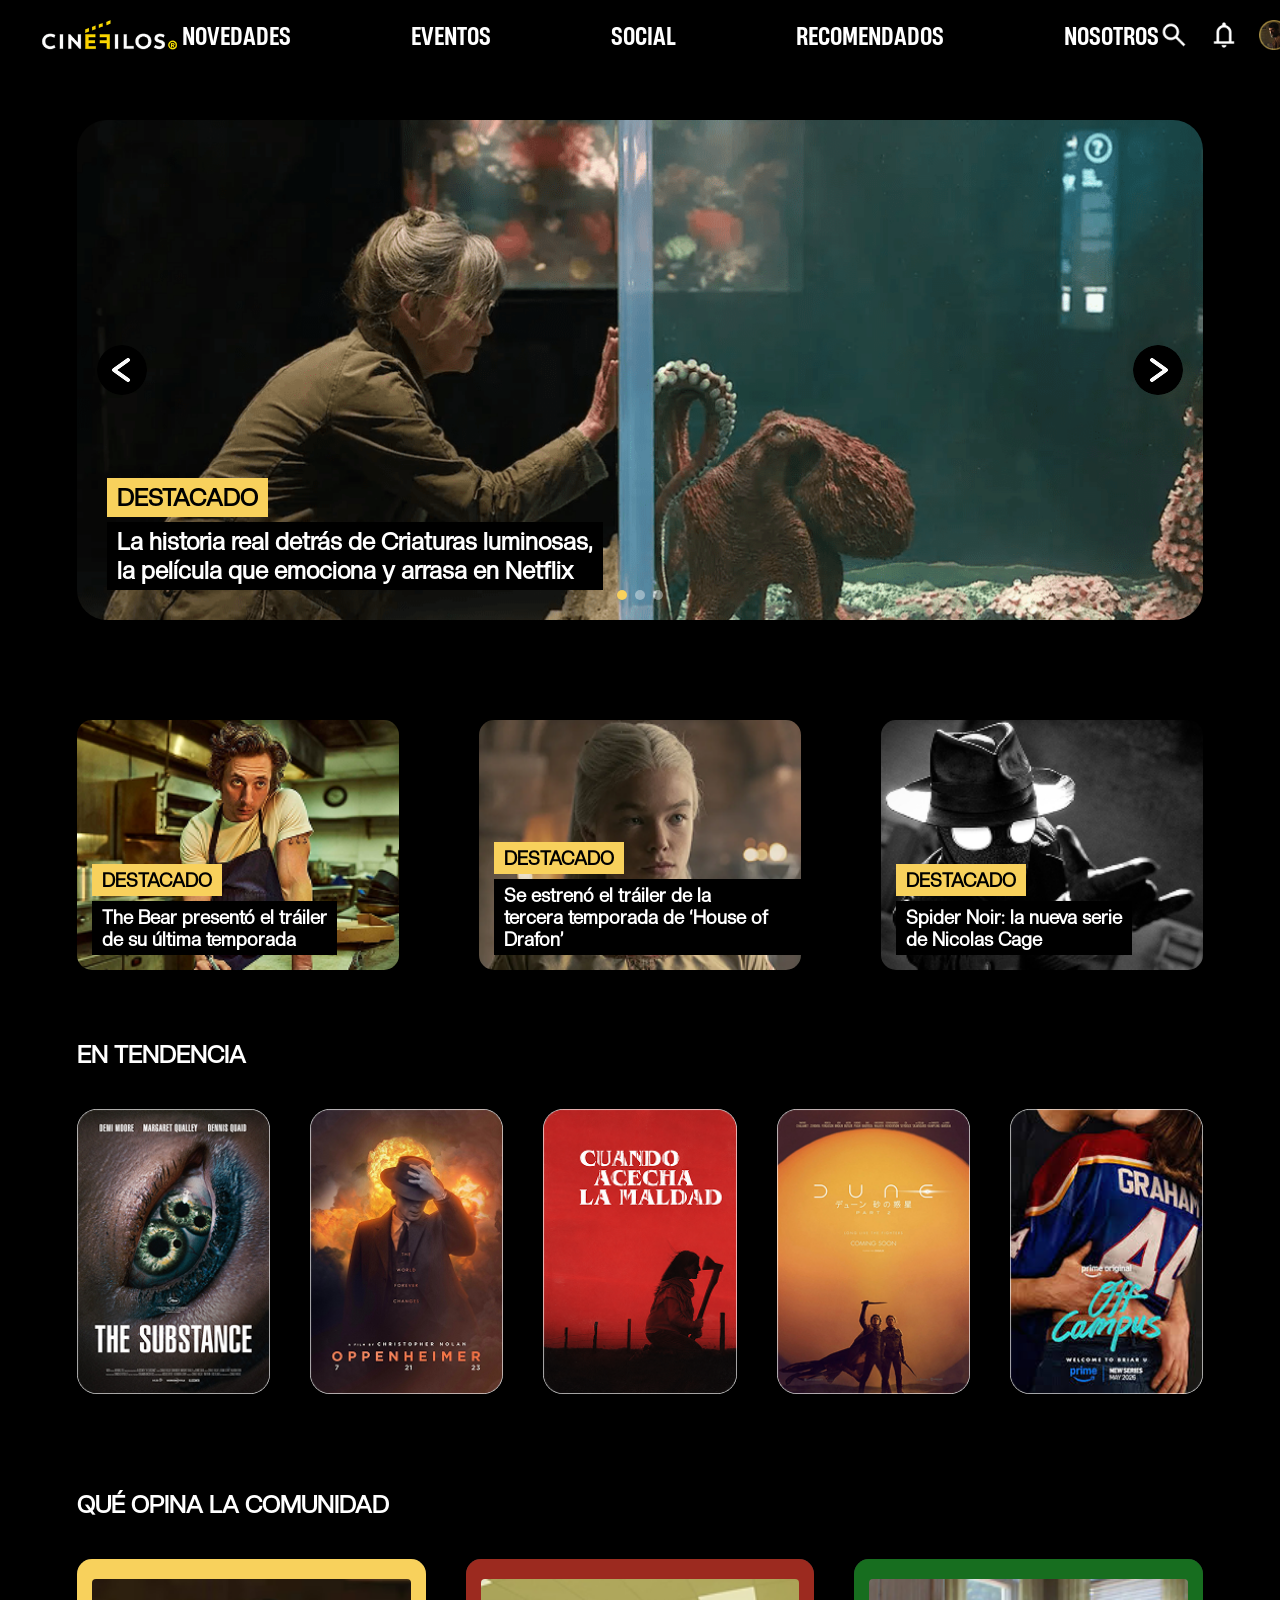
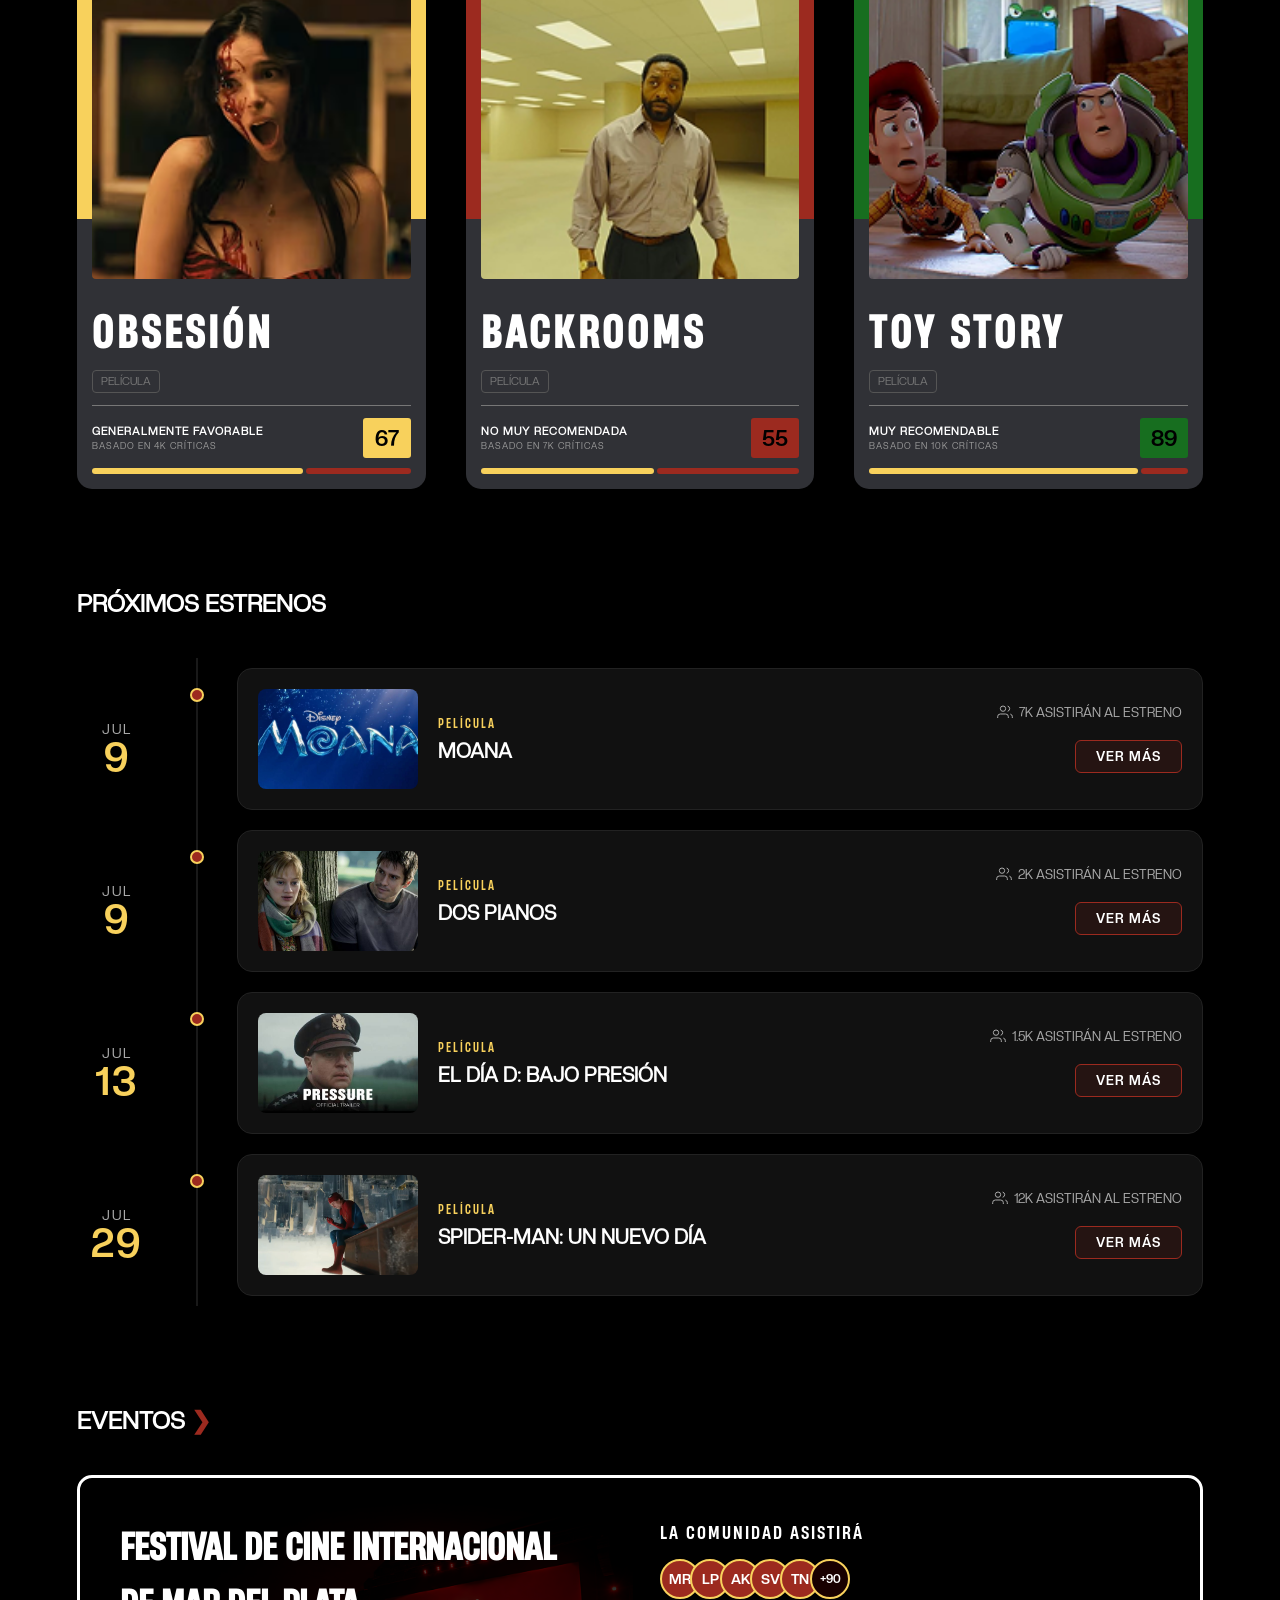
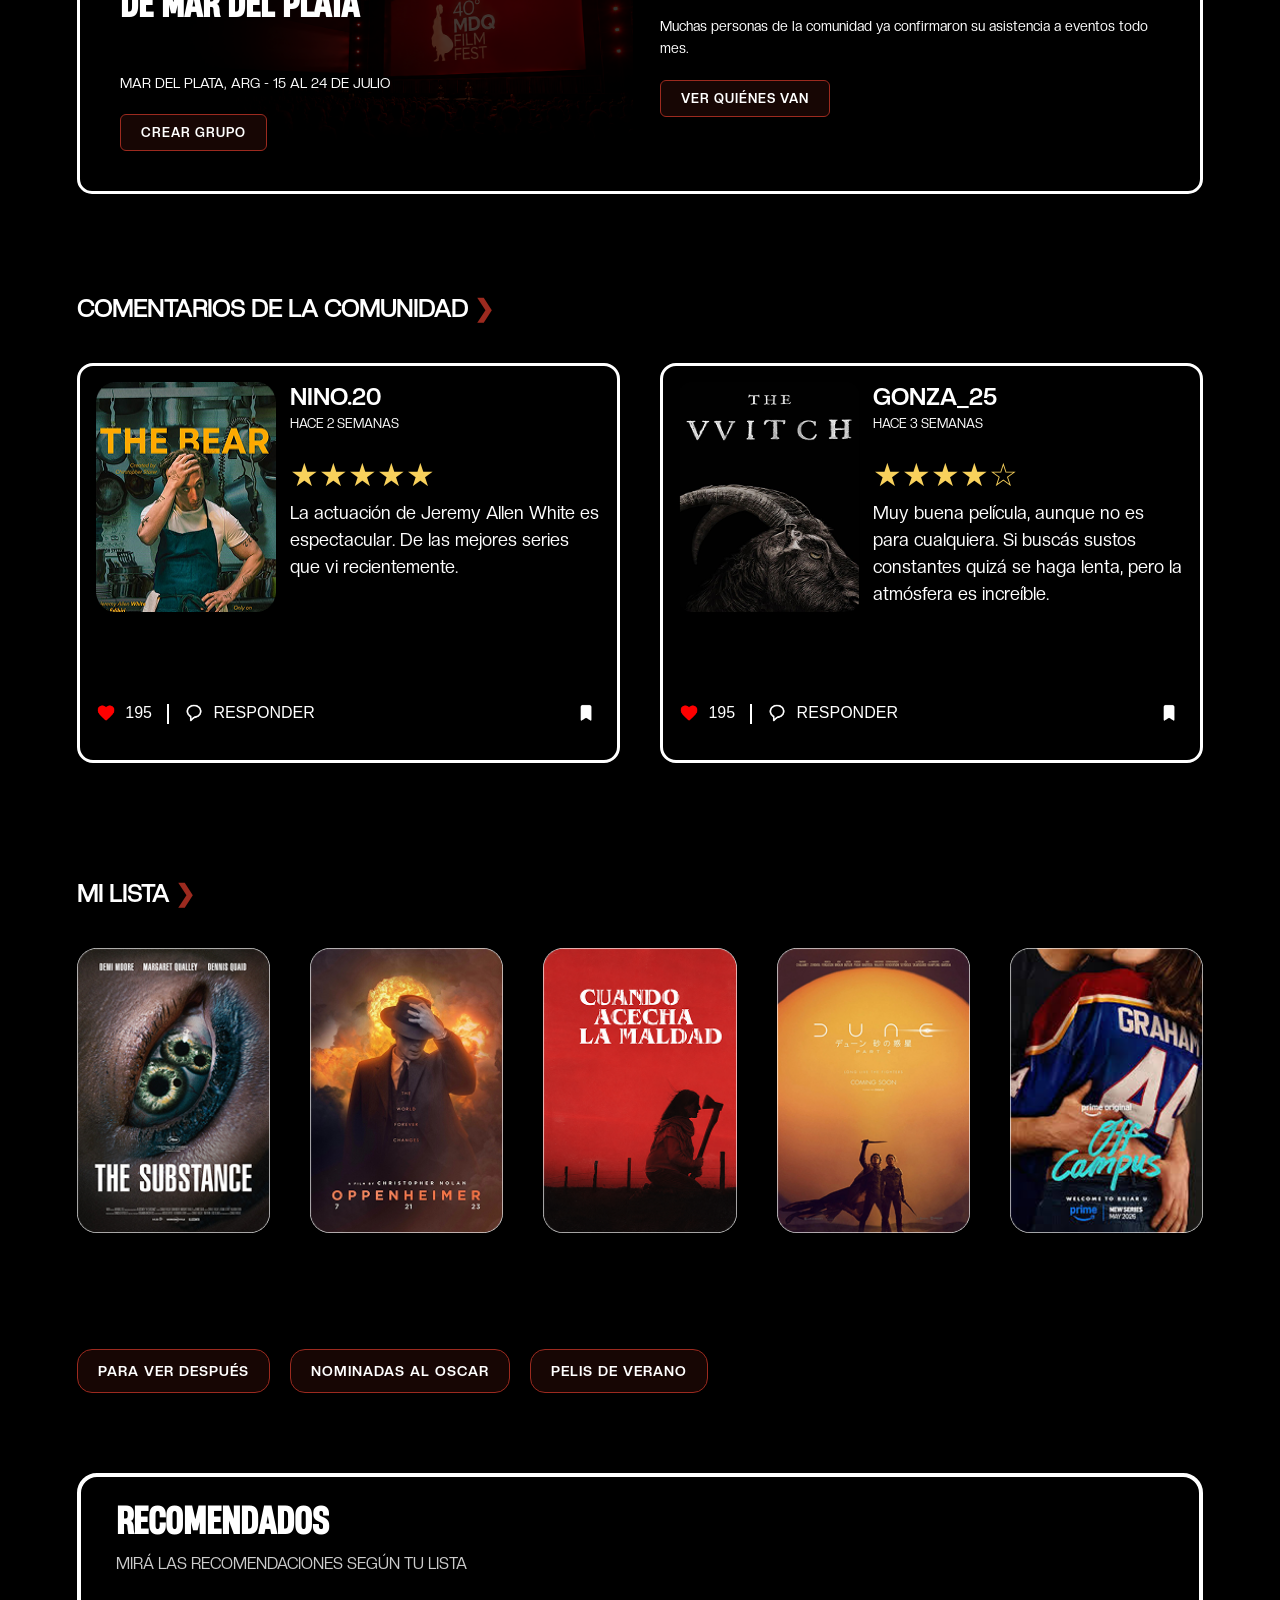
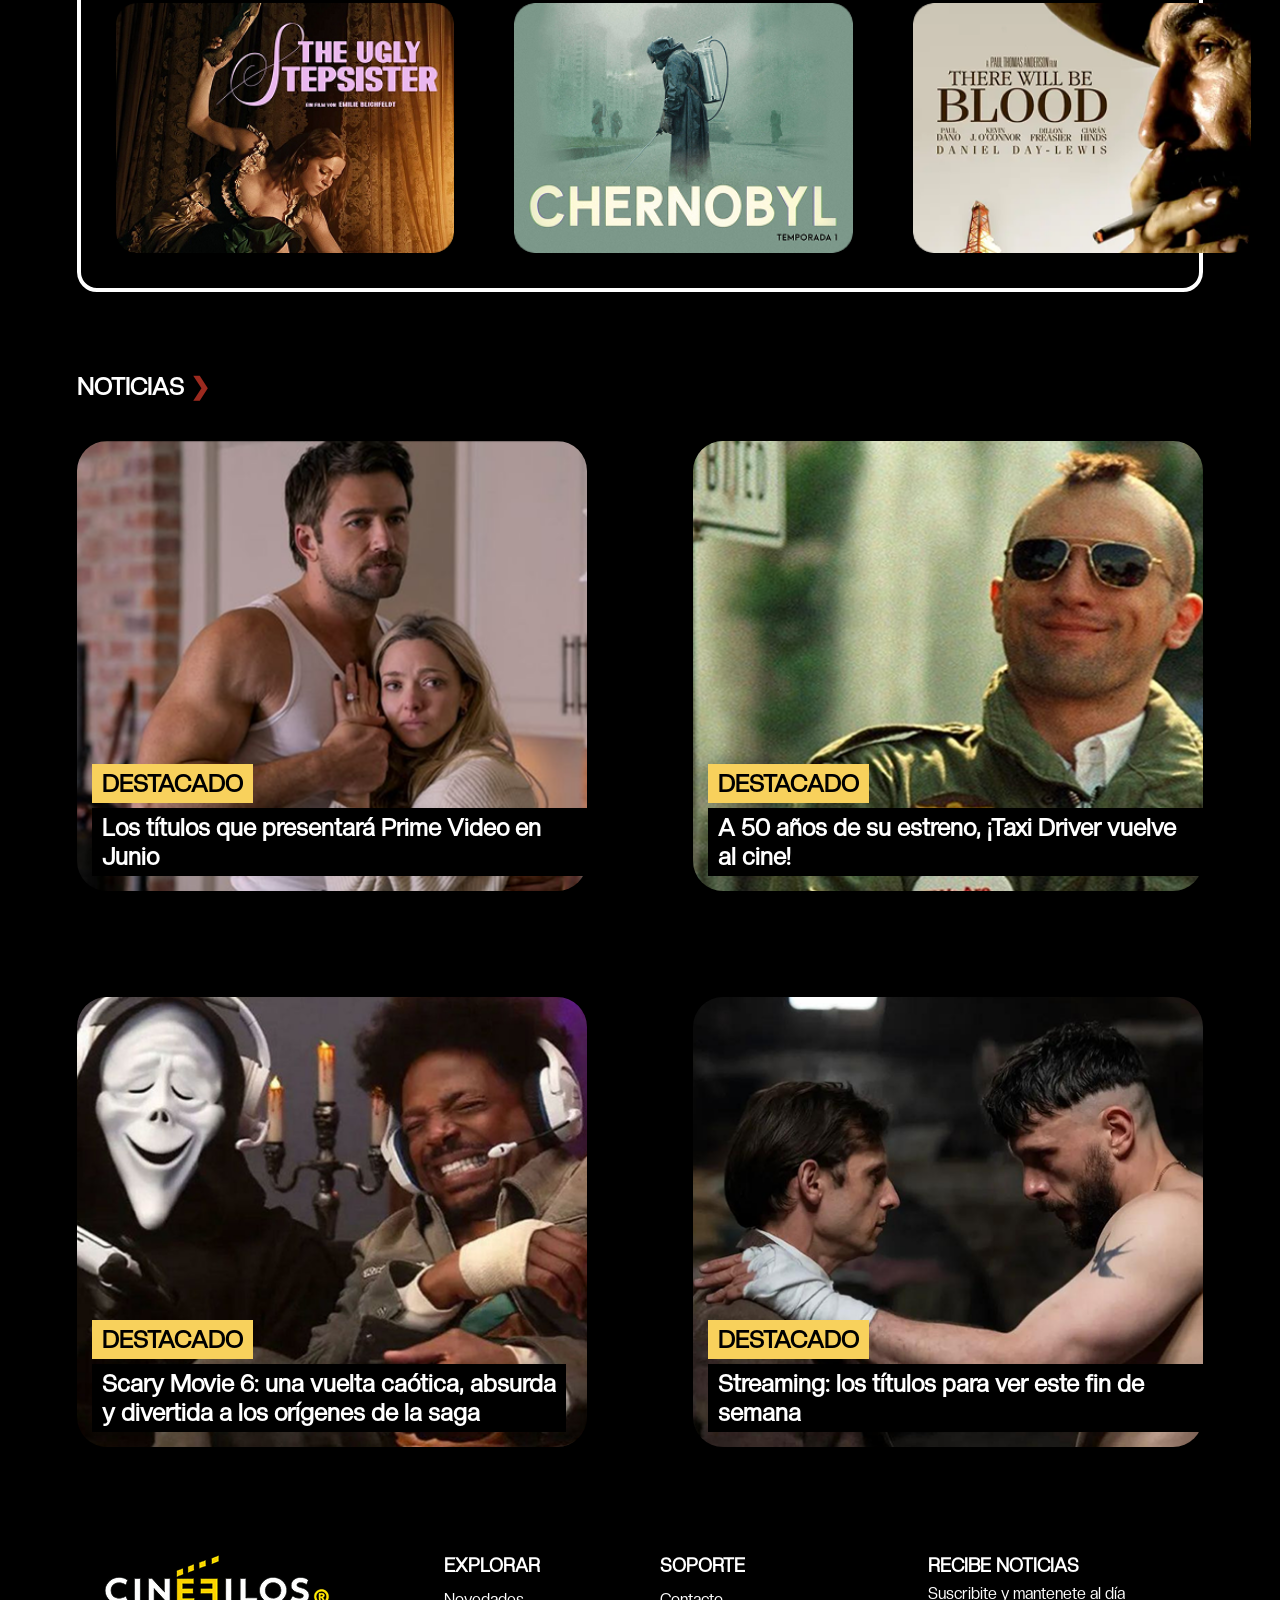
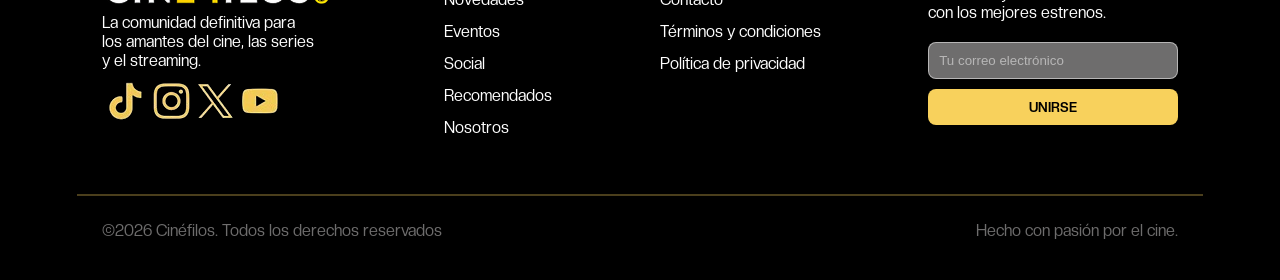
==== commit 4713bb1b: "Add files via upload" ====
--- a/index.html
+++ b/index.html
@@ -8,23 +8,30 @@
     <meta name="description" content="Mi primera pagina web">
     <meta name="language" content="es">
     <link rel="stylesheet" href="estilo.css">
+    <meta name="viewport" content="width=device-width, initial-scale=1.0">
 </head>
 
 <body>
 
     <nav class="navbar">
+       <button class="hamburguesa">
+            <img src="imagenes/menuhamburguesa.png" alt="Menú">
+        </button>
+       
         <div class="logo">
             <a href="index.html">
                 <img src="imagenes/logo.png" alt="Logo">
             </a>
         </div>
-
+        
         <ul class="menu">
+              <li class="solo-mobile"><a href="index.html">INICIO</a></li>
             <li><a href="novedades.html">NOVEDADES</a></li>
             <li><a href="eventos.html">EVENTOS</a></li>
             <li><a href="social.html">SOCIAL</a></li>
-            <li><a href="#">RECOMENDADOS</a></li>
-            <li><a href="#">NOSOTROS</a></li>
+            <li><a href="recomendados.html">RECOMENDADOS</a></li>
+            <li><a href="nosotros.html">NOSOTROS</a></li>
+           <li class="solo-mobile"><a href="perfil.html">CUENTA</a></li>
         </ul>
 
         <div class="extras">
@@ -35,47 +42,73 @@
             <a class="notif">
                 <img src="imagenes/notifications.png" alt="Usuario">
             </a>
-            <a class="usuario">
+            <a href="perfil.html" class="usuario">
                 <img src="imagenes/usuario.png" alt="Usuario">
             </a>
         </div>
     </nav>
 
+
     <main>
-
         <section class="hero-carousel">
-            <button class="flecha izquierda"><img src="imagenes/flechaizquierda.png" alt="anterior"></button>
-
-            <div class="slide activo">
-                <img src="imagenes/destacado2.png" alt="">
-                <div class="texto-carrusel">
-                    <h2 class="etiqueta">DESTACADO</h2>
-                    <h2>La historia real detrás de Criaturas luminosas, <br>la película que emociona y arrasa en
-                        Netflix</h2>
-                </div>
-            </div>
-
-            <div class="slide">
-                <img src="imagenes/destacado1.jpg" alt="">
-                <div class="texto-carrusel">
-                    <h2 class="etiqueta">DESTACADO</h2>
-                    <h2>Prime Video presentó el primer avance de “Vought Rising” <br>la
-                        precuela de “The Boys”</br>
-                    </h2>
-                </div>
-            </div>
-
-            <div class="slide">
-                <img src="imagenes/destacado3.jpg" alt="">
-                <div class="texto-carrusel">
-                    <h2 class="etiqueta">DESTACADO</h2>
-                    <h2>La serie que logró algo impensado: <br> convencer a Nicolas Cage de hacer televisión</br> </h2>
-                </div>
-            </div>
-
-            <button class="flecha derecha"><img src="imagenes/flechaderecha.png" alt="siguiente"></button>
-        </section>
-
+
+            <button class="flecha izquierda">
+                <img src="imagenes/flechaizquierda.png" alt="Anterior">
+            </button>
+
+            <div class="viewport">
+
+                <div class="slides">
+
+                    <div class="slide activo">
+                        <img src="imagenes/destacado2.png" alt="">
+                        <div class="texto-carrusel">
+                            <h2 class="etiqueta">DESTACADO</h2>
+                            <h2>
+                                La historia real detrás de Criaturas luminosas,
+                                <br>la película que emociona y arrasa en Netflix
+                            </h2>
+                        </div>
+                    </div>
+
+                    <div class="slide">
+                        <img src="imagenes/vought-rising-trailer-prime-video-0aaa0971-focus-0-0-1479-828-1140x570.jpg"
+                            alt="">
+                        <div class="texto-carrusel">
+                            <h2 class="etiqueta">DESTACADO</h2>
+                            <h2>
+                                Prime Video presentó el primer avance de
+                                <br>“Vought Rising”, la precuela de “The Boys”
+                            </h2>
+                        </div>
+                    </div>
+
+                    <div class="slide">
+                        <img src="imagenes/destacado3.jpg" alt="">
+                        <div class="texto-carrusel">
+                            <h2 class="etiqueta">DESTACADO</h2>
+                            <h2>
+                                La serie que logró algo impensado:
+                                <br>convencer a Nicolas Cage de hacer televisión
+                            </h2>
+                        </div>
+                    </div>
+
+                </div>
+
+            </div>
+
+            <button class="flecha derecha">
+                <img src="imagenes/flechaderecha.png" alt="Siguiente">
+            </button>
+
+            <div class="carrusel-indicadores">
+                <span class="indicador activo"></span>
+                <span class="indicador"></span>
+                <span class="indicador"></span>
+            </div>
+
+        </section>
         <!-- 2. Próximos estrenos -->
         <section class="pelis-noticias">
             <div class="cards">
@@ -98,7 +131,7 @@
                     <img src="imagenes/peli3.png" alt="">
                     <div class="texto-card">
                         <h3 class="etiqueta">DESTACADO</h3>
-                        <h3>Spider Noir: la nueva serie de Nicolas Cage</h3>
+                        <h3>Spider Noir: la nueva serie <br>de Nicolas Cage </br></h3>
                     </div>
                 </div>
             </div>
@@ -106,12 +139,14 @@
 
         <!-- 3. Recomendados -->
         <section class="peliculas">
-            <h2>EN TENDENCIA <span style="color: #9C2A1F;">❯</span></h2>
+            <h2>EN TENDENCIA</h2>
 
             <div class="cardstendencia">
                 <img src="imagenes/tendencia1.png" alt="as">
                 <img src="imagenes/tendencia2.png" alt="as">
-                <img src="imagenes/tendencia3.png" alt="as">
+                <a href="pelicula.html">
+                    <img src="imagenes/tendencia3.png" alt="as">
+                </a>
                 <img src="imagenes/tendencia4.png" alt="as">
                 <img src="imagenes/tendencia5.png" alt="as">
 
@@ -120,7 +155,7 @@
 
 
         <section class="opiniones">
-            <h2>QUÉ OPINA LA COMUNIDAD <span style="color: #9C2A1F;">❯</span></h2>
+            <h2>QUÉ OPINA LA COMUNIDAD</h2>
             <div class="opiniones-cards">
                 <article class="review-card">
 
@@ -180,14 +215,14 @@
                             </div>
 
                             <div class="review-numero rojo">
-                                67
+                                55
                             </div>
 
                         </div>
 
                         <div class="review-barra">
-                            <div class="positivo amarillo" style="width:67%;"></div>
-                            <div class="negativo rojo" style="width:33%;"></div>
+                            <div class="positivo amarillo" style="width:55%;"></div>
+                            <div class="negativo rojo" style="width:45%;"></div>
                         </div>
 
                     </div>
@@ -203,7 +238,7 @@
 
                     <div class="review-bottom">
 
-                        <h3>TOY STORY 5</h3>
+                        <h3>TOY STORY</h3>
 
                         <span class="review-tipo">PELÍCULA</span>
 
@@ -216,15 +251,15 @@
                                 <p>BASADO EN 10K CRÍTICAS</p>
                             </div>
 
-                            <div class="review-numero amarillo">
-                                67
+                            <div class="review-numero verde">
+                                89
                             </div>
 
                         </div>
 
                         <div class="review-barra">
-                            <div class="positivo amarillo" style="width:67%;"></div>
-                            <div class="negativo rojo" style="width:33%;"></div>
+                            <div class="positivo amarillo" style="width:85%;"></div>
+                            <div class="negativo rojo" style="width:15%;"></div>
                         </div>
 
                     </div>
@@ -234,7 +269,7 @@
             </div>
         </section>
         <section class="timeline-home">
-            <h2>PRÓXIMOS ESTRENOS <span style="color: #9C2A1F;">❯</span></h2>
+            <h2>PRÓXIMOS ESTRENOS</h2>
 
             <div class="timeline">
 
@@ -365,9 +400,11 @@
                     </div>
                 </div>
         </section>
-       
+
+
+
         <section class="proximos-eventos">
-            <h2>PRÓXIMOS EVENTOS <span style="color: #9C2A1F;">❯</span></h2>
+            <h2>EVENTOS <span style="color: #9C2A1F;">❯</span></h2>
             <div class="seccion-comunidad borde event">
                 <div class="comunidad-bloque home">
 
@@ -441,16 +478,25 @@
                 <img src="imagenes/tendencia3.png" alt="as">
                 <img src="imagenes/tendencia4.png" alt="as">
                 <img src="imagenes/tendencia5.png" alt="as">
-    
+
             </div>
             <DIV class="botones">
-                <a class="btn-vermás">PARA VER DESPUÉS</a>
-                <a class="btn-vermás">NOMINADAS AL OSCAR</a>
-                <a class="btn-vermás">PELIS DE VERANO</a>
+                <a class="btn-vermas">PARA VER DESPUÉS</a>
+                <a class="btn-vermas">NOMINADAS AL OSCAR</a>
+                <a class="btn-vermas">PELIS DE VERANO</a>
             </DIV>
         </section>
-
- <section class="noticias">
+        <section class="tusrecomendados">
+            <h2>RECOMENDADOS</h2>
+            <p>MIRÁ LAS RECOMENDACIONES SEGÚN TU LISTA</p>
+
+            <div class="tusrecomendados-grid">
+                <img src="imagenes/reco1.png" alt="">
+                <img src="imagenes/reco2.png" alt="">
+                <img src="imagenes/reco3.png" alt="">
+            </div>
+        </section>
+        <section class="noticias">
             <h2>NOTICIAS <span style="color: #9C2A1F;">❯</span></h2>
 
             <div class="grid-noticias">
@@ -490,8 +536,6 @@
 
             </div>
         </section>
-
-
 
     </main>
 
@@ -521,7 +565,7 @@
                 <h3 class="footer-item espaciado">RECIBE NOTICIAS</h3>
                 <p>Suscribite y mantenete al día <br>con los mejores estrenos.</br></p>
                 <input type="email" placeholder="Tu correo electrónico">
-                <button>UNIRSE</button>
+                <button class="btn-unirse">UNIRSE</button>
             </div>
         </div>
 
--- a/estilo.css
+++ b/estilo.css
@@ -20,9 +20,15 @@
     padding: 0;
     box-sizing: border-box;
 }
-html, body { overflow-x: hidden; }
+
+html,
 body {
-    margin: 0;                /* en vez de 20px */
+    overflow-x: hidden;
+}
+
+body {
+    margin: 0;
+    /* en vez de 20px */
     background-color: black;
 }
 
@@ -42,14 +48,16 @@
 
 h1 {
     font-family: "Heading Now Medium";
-    color: white;
+    color: #F8D15C;
 }
 
 /* NAVBAR */
 
 .navbar {
-     position: fixed;
-    top: 0; left: 0; right: 0; 
+    position: fixed;
+    top: 0;
+    left: 0;
+    right: 0;
     width: 100%;
 
     background-color: black;
@@ -63,7 +71,10 @@
     z-index: 1000;
 }
 
-
+.logo {
+    position: static;
+    transform: none;
+}
 .logo img {
     height: 40px;
     width: auto;
@@ -74,6 +85,10 @@
     gap: 120px;
 
     list-style: none;
+}
+
+.hamburguesa {
+    display: none;
 }
 
 .menu a {
@@ -138,13 +153,18 @@
 }
 
 .slide {
-    display: none;
-    width: 100%;
-    height: 100%;
+    position: absolute;
+    inset: 0;
+
+    opacity: 0;
+    transition: opacity .5s ease;
+
+    pointer-events: none;
 }
 
 .slide.activo {
-    display: block;
+    opacity: 1;
+    pointer-events: auto;
 }
 
 
@@ -154,11 +174,12 @@
     margin-bottom: 100px;
 }
 
+
 .hero-carousel img {
     width: 100%;
     height: 100%;
     object-fit: cover;
-    border-radius: 15px;
+    border-radius: 30px;
 }
 
 .hero-carousel h2 {
@@ -167,6 +188,29 @@
     color: white;
     background-color: black;
     padding: 5px 10px;
+}
+
+.carrusel-indicadores {
+    position: absolute;
+    bottom: 20px;
+    left: 50%;
+    transform: translateX(-50%);
+    display: flex;
+    gap: 8px;
+    z-index: 10;
+}
+
+.indicador {
+    width: 10px;
+    height: 10px;
+    border-radius: 50%;
+    background-color: rgba(255, 255, 255, 0.4);
+    cursor: pointer;
+    transition: background-color 0.3s;
+}
+
+.indicador.activo {
+    background-color: #F8D15C;
 }
 
 .etiqueta {
@@ -190,9 +234,12 @@
     background: none;
     border: none;
     cursor: pointer;
+
     position: absolute;
     top: 50%;
     transform: translateY(-50%);
+
+    z-index: 100;
 }
 
 .izquierda {
@@ -227,7 +274,7 @@
     width: 100%;
     height: 250px;
     object-fit: cover;
-    border-radius: 10px;
+    border-radius: 15px;
 }
 
 .texto-card {
@@ -272,10 +319,6 @@
 
 
 
-
-
-
-
 .cardstendencia {
     margin-top: 40px;
     gap: 120px;
@@ -283,6 +326,17 @@
 
 .cardstendencia img {
     width: auto;
+    height: auto;
+}
+
+.cardstendencia a {
+    flex: 1 1 0;
+    display: flex;
+    max-width: 220px;
+}
+
+.cardstendencia a img {
+    width: 100%;
     height: auto;
 }
 
@@ -301,16 +355,16 @@
 .grid-noticias {
     display: grid;
     grid-template-columns: 1fr 1fr;
-    gap: 80px;
+    gap: 106px;
     margin-top: 40px;
-    margin-bottom: 100px;
+    margin-bottom: 20px;
 }
 
 .noticia img {
     width: 100%;
     aspect-ratio: 1 / 1;
     object-fit: cover;
-    border-radius: 10px;
+    border-radius: 30px;
     max-height: 450px;
 }
 
@@ -325,13 +379,258 @@
     padding: 5px 10px;
 }
 
-/*.noticiaprincipal {
-    background-image: url(imagenes/fondo.png);
-      margin-left: -120px;
-    margin-right: -120px;
-    padding-left: 120px;
-    padding-right: 120px;
-}*/
+/*HERO PELICULA*/
+.hero-pelicula {
+    position: relative;
+    height: 100vh;
+    margin-left: calc(-1 * clamp(24px, 6vw, 120px));
+    margin-right: calc(-1 * clamp(24px, 6vw, 120px));
+    margin-top: -80px;
+    border-radius: 0;
+    overflow: hidden;
+    background-image: url('imagenes/ACECHA.png');
+    background-size: cover;
+    background-position: center;
+}
+
+.hero-pelicula::before {
+    content: '';
+    position: absolute;
+    inset: 0;
+    background: linear-gradient(to right, rgba(0, 0, 0, 0.85) 40%, rgba(0, 0, 0, 0.2));
+    z-index: 1;
+}
+
+.hero-pelicula-contenido {
+    position: absolute;
+    top: 50%;
+    transform: translateY(-50%);
+    z-index: 2;
+    max-width: 500px;
+    padding-left: clamp(24px, 6vw, 120px);
+}
+
+.hero-pelicula-contenido h1 {
+    font-size: 56px;
+    color: #F8D15C;
+    line-height: 1;
+    margin-bottom: 16px;
+}
+
+.hero-pelicula-contenido p {
+    font-family: "Creato Display Regular";
+    color: #ffffff;
+    font-size: 20px;
+    margin-bottom: 20px;
+}
+
+.hero-pelicula-contenido .badge-evento {
+    display: inline-block;
+    background-color: #F8D15C;
+    color: black;
+    font-family: "Creato Display";
+    font-size: 13px;
+    padding: 4px 12px;
+    border-radius: 4px;
+    margin-bottom: 12px;
+}
+
+.hero-pelicula-contenido h2 {
+    color: white;
+    font-family: "Heading Now Medium";
+    font-size: 35px;
+    font-weight: 500;
+}
+
+.hero-pelicula-contenido .meta {
+    color: #ffffff;
+    font-size: 15px;
+    margin-top: 40px;
+}
+
+.opiniones-comunidad {
+    margin-bottom: 100px;
+    margin-top: 100px;
+}
+
+.opiniones-comunidad h2 {
+    margin-bottom: 40px;
+}
+
+.opiniones-grid {
+    display: flex;
+    gap: 30px;
+}
+
+.opinion-escribir {
+    flex: 1;
+    border: 2px solid #9C2A1F;
+    border-radius: 16px;
+    padding: 24px;
+    background-color: #1a1a1a;
+    display: flex;
+    flex-direction: column;
+    gap: 16px;
+}
+
+.opinion-escribir-header {
+    display: flex;
+    align-items: center;
+    gap: 12px;
+}
+
+.opinion-escribir-header h3 {
+    font-family: "Creato Display";
+    font-size: 18px;
+    color: white;
+    margin-bottom: 4px;
+}
+
+.opinion-escribir-header p {
+    font-size: 18px;
+    color: #aaa;
+    margin: 0;
+}
+
+.estrellas-input {
+    display: flex;
+    gap: 40px;
+    justify-content: center;
+}
+
+.estrella-input {
+    font-size: 70px;
+    color: #9C2A1F;
+    cursor: pointer;
+}
+
+.estrella-input:hover {
+    color: #F8D15C;
+}
+
+.textarea-wrapper {
+    position: relative;
+}
+
+.textarea-wrapper textarea {
+    width: 100%;
+    height: 100px;
+    background-color: #111;
+    border: 1px solid #333;
+    border-radius: 8px;
+    color: white;
+    font-family: "Creato Display Regular";
+    font-size: 14px;
+    padding: 12px;
+    resize: none;
+}
+
+.textarea-wrapper textarea::placeholder {
+    color: #555;
+}
+
+.contador {
+    position: absolute;
+    bottom: 8px;
+    right: 12px;
+    font-size: 11px;
+    color: #555;
+    font-family: "Creato Display Regular";
+}
+
+.btn-publicar {
+    background-color: #9C2A1F;
+    border: none;
+    color: white;
+    font-family: "Creato Display";
+    font-size: 14px;
+    padding: 12px;
+    border-radius: 8px;
+    cursor: pointer;
+    letter-spacing: 1px;
+}
+
+.btn-publicar:hover {
+    background-color: #F8D15C;
+    color: black;
+}
+
+.opinion-card {
+    flex: 1;
+    border: 1px solid #333;
+    border-radius: 16px;
+    padding: 24px;
+    background-color: #1a1a1a;
+    display: flex;
+    flex-direction: column;
+    gap: 16px;
+    min-height: 300px;
+}
+
+.opinion-card-header {
+    display: flex;
+    justify-content: space-between;
+    align-items: center;
+}
+
+.opinion-usuario-info {
+    display: flex;
+    align-items: center;
+    gap: 10px;
+}
+
+.opinion-avatar {
+    width: 64px;
+    height: 64px;
+    border-radius: 50%;
+    object-fit: cover;
+    border: 2px solid #F8D15C;
+}
+
+.opinion-usuario {
+    color: white;
+    font-family: "Creato Display";
+    font-size: 16px;
+}
+
+.opinion-puntaje {
+    display: flex;
+    align-items: baseline;
+    gap: 4px;
+    font-size: 28px;
+}
+
+.opinion-nota {
+    color: white;
+    font-family: "Creato Display";
+    font-size: 28px;
+    font-weight: bold;
+}
+
+.opinion-nota-sub {
+    color: #aaa;
+    font-size: 16px;
+    font-family: "Creato Display";
+}
+
+.opinion-texto {
+    color: white;
+    font-family: "Creato Display Regular";
+    font-size: 20px;
+    line-height: 1.6;
+    flex: 1;
+    padding-top: 30px;
+}
+
+.opinion-tiempo {
+    color: #666;
+    font-size: 13px;
+    text-align: right;
+    margin: 0;
+}
+
+
+
 
 /* HERO EVENTOS */
 .hero-eventos {
@@ -363,12 +662,13 @@
 
 .hero-eventos-contenido h1 {
     font-size: 56px;
-    color: white;
+    color: #F8D15C;
     line-height: 1;
     margin-bottom: 16px;
 }
 
 .hero-eventos-contenido p {
+    font-family: "Creato Display";
     color: #ccc;
     font-size: 16px;
     margin-bottom: 20px;
@@ -387,37 +687,91 @@
 
 .hero-eventos-contenido h2 {
     color: white;
-    font-size: 28px;
+    font-family: "Heading Now Medium";
+    font-size: 35px;
+    font-weight: 500;
 }
 
 .hero-eventos-contenido .meta {
-    color: #aaa;
+    color: #832121;
     font-size: 13px;
     margin-top: 8px;
 }
 
-.btn-vermás {
-    display: inline-block;
-    margin-top: 16px;
-    padding: 10px 24px;
-    background-color: transparent;
+.btn-vermas {
+    margin-top: 60px;
+    display: inline-flex;
+    align-items: center;
+    gap: 8px;
+    white-space: nowrap;
+    height: 44px;
+    padding: 0 20px;
+    background-color: rgba(156, 42, 31, 0.15);
     border: 1px solid #9C2A1F;
-    background-color: rgba(156, 42, 31, 0.15);
     color: #ffffff;
     font-family: "Creato Display";
     font-size: 14px;
-    border-radius: 6px;
+    font-weight: 700;
+    border-radius: 15px;
     cursor: pointer;
     letter-spacing: 1px;
     text-decoration: none;
-    border-radius: 10px;
-}
-
-.btn-vermás:hover {
+}
+
+.hero-fecha {
+    font-size: 12px;
+    color: #aaa;
+    margin-bottom: 8px;
+    letter-spacing: 2px;
+}
+
+.hero-imdb {
+    font-family: "Creato Display";
+
+    margin-top: 70px;
+    color: white;
+    font-weight: 800;
+    font-size: 42px !important;
+}
+
+.hero-imdb span:first-child {
+    color: #F8D15C;
+    font-size: 26px;
+    margin-right: 10px;
+}
+
+.hero-imdb-sub {
+    font-size: 26px;
+    color: #aaa;
+}
+
+.hero-botones {
+    display: flex;
+    gap: 12px;
+    align-items: center;
+    flex-wrap: nowrap;
+}
+
+.btn-vermas--outline {
+    background-color: transparent;
+    border-color: #ffffff44;
+    display: flex;
+    align-items: center;
+    gap: 8px;
+}
+
+.btn-vermas--icono {
+    padding: 10px 14px;
+    background-color: transparent;
+    border-color: #ffffff44;
+    border-radius: 100px;
+}
+
+
+.btn-vermas:hover {
     border-color: #F8D15C;
     background-color: #F8D15C;
     color: #000000;
-
 }
 
 /* FILTROS */
@@ -531,7 +885,7 @@
 .evento-card {
     background-color: #111;
     border: 1px solid #222;
-    border-radius: 12px;
+    border-radius: 15px;
     padding: 20px;
     margin: 10px 0;
     display: grid;
@@ -602,6 +956,7 @@
     color: white;
     font-family: "Creato Display";
     font-size: 13px;
+
     border-radius: 6px;
     cursor: pointer;
     letter-spacing: 1px;
@@ -637,7 +992,7 @@
     margin-bottom: 100px;
     background-color: #180000;
 
-    border-radius: 16px;
+    border-radius: 15px;
     padding: 40px;
 }
 
@@ -652,7 +1007,8 @@
 
 .comunidad-bloque h2 {
     color: white;
-    font-size: 22px;
+    font-family: "Heading Now Medium";
+    font-size: 36px;
     margin-bottom: 16px;
 }
 
@@ -713,7 +1069,7 @@
 /* BANNER DESCUENTOS */
 .banner-descuentos {
     position: relative;
-    border-radius: 16px;
+    border-radius: 15px;
     overflow: hidden;
     margin-bottom: 80px;
     min-height: 180px;
@@ -791,6 +1147,11 @@
     margin-bottom: 100px;
 }
 
+.destacado {
+    display: block;
+    text-decoration: none;
+}
+
 .destacado img {
     width: 100%;
     height: 500px;
@@ -909,7 +1270,7 @@
 }
 
 .opiniones-cards {
-     display: grid;
+    display: grid;
     grid-template-columns: repeat(3, 1fr);
     gap: 40px;
     width: 100%
@@ -919,8 +1280,39 @@
     width: 450px;
     flex: none;
     background-color: #303136;
-    border-radius: 4px;
+    border-radius: 15px;
     overflow: hidden;
+}
+
+.tusrecomendados {
+    border: 4px solid white;
+    border-radius: 20px;
+    padding: 35px;
+    margin: 80px 0;
+}
+
+.tusrecomendados h2 {
+    font-family: "Heading Now Medium";
+    font-size: 36px;
+    margin-bottom: 5px;
+    margin-top: -20px;
+}
+
+.tusrecomendados p {
+    color: #ccc;
+    margin-bottom: 30px;
+}
+
+.tusrecomendados-grid {
+    display: flex;
+    gap: 60px;
+}
+
+.tusrecomendados-grid img {
+    flex: 1;
+    height: 250px;
+    object-fit: fit;
+    border-radius: 20px;
 }
 
 /* PARTE SUPERIOR */
@@ -972,7 +1364,8 @@
 }
 
 .review-bottom h3 {
-    font-size: 18px;
+    font-family: "Heading Now Medium";
+    font-size: 42px;
     letter-spacing: 4px;
     margin-bottom: 5px;
 }
@@ -1044,7 +1437,7 @@
     border-radius: 20px;
 }
 
-/* COLORES */
+/* colores opiniones */
 
 .amarillo {
     background-color: #F8D15C;
@@ -1070,6 +1463,7 @@
 }
 
 .proximos-eventos h2 {
+
     margin-bottom: 40px;
 }
 
@@ -1087,13 +1481,16 @@
 
 .comentarios-grid {
     display: flex;
-    gap: 120px;
+    gap: 40px;
+    overflow-x: auto;
+    scroll-snap-type: x mandatory;
+    padding-bottom: 16px;
 
 }
 
 .comentario-card {
     border: 3px solid #9C2A1F;
-    background-color: #1a1a1a;
+    background-color: #27272780;
 
     border-radius: 16px;
     padding: 16px;
@@ -1101,12 +1498,21 @@
     gap: 14px;
     width: 750px;
     height: 300px;
-}
+
+
+    scroll-snap-align: start;
+    flex-shrink: 0;
+    width: calc(50% - 20px);
+    /* era calc(50% - 80px) */
+    height: 400px;
+}
+
+
 
 .comentario-card img {
     border: 3px solid #9C2A1F;
     width: 180px;
-    height: 230px;
+    height: 280px;
     object-fit: FIT;
     border-radius: 8px;
     flex-shrink: 0;
@@ -1126,44 +1532,50 @@
 }
 
 .comentario-tiempo {
-    color: #666;
+    color: #ffffff;
     font-family: "Creato Display Regular";
     font-size: 13px;
 }
 
 .comentario-estrellas {
     color: #F8D15C;
-    font-size: 24px;
+    font-size: 32px;
+    margin-top: 20px;
 }
 
 .comentario-texto {
-    color: #aaa;
+    color: #ffffff;
     font-family: "Creato Display Regular";
     font-size: 18px;
     line-height: 1.5;
 }
 
 .comentario-acciones {
-    border: none;
     margin-top: auto;
+    margin-bottom: 20px;
+    margin-left: -194px;
+    /* 180 + 14 */
+    width: calc(100% + 194px);
+
     display: flex;
     align-items: center;
-    gap: 10px;
-
 }
 
 .comentario-acciones img {
     border: none;
-
+    width: 20px;
+    height: 20px;
 
 }
 
 .comentario-like {
     background: none;
     border: none;
-    color: #ffffff;
-    font-size: 20px;
-    cursor: pointer;
+    color: white;
+    padding-right: 15px;
+    margin-right: 15px;
+    border-right: 2px solid white;
+    font-size: 16px;
 }
 
 .comentario-responder {
@@ -1189,6 +1601,7 @@
     vertical-align: middle;
     position: relative;
     top: -1px;
+    margin-right: 5;
 }
 
 .resenas {
@@ -1205,13 +1618,21 @@
 }
 
 .resena-card {
-    background-color: #1a1a1a;
+    background-color: #27272780;
     border: 3px solid #9C2A1F;
     border-radius: 16px;
     display: flex;
     width: 750px;
     height: 300px;
     overflow: hidden;
+}
+
+.resena-card h2 {
+    font-family: "Heading Now Medium";
+    font-size: 28px;
+    font-weight: 500;
+    line-height: 1.2;
+
 }
 
 .resena-card>img {
@@ -1236,7 +1657,7 @@
     color: #F8D15C;
     font-family: "Creato Display";
     font-size: 26px;
-    text-align: right;
+    padding-top: 20px;
 }
 
 .resena-puntaje span {
@@ -1258,12 +1679,7 @@
     line-height: 1.5;
 }
 
-.resena-acciones {
-    margin-top: auto;
-    display: flex;
-    align-items: center;
-    gap: 10px;
-}
+
 
 .resena-avatar {
     width: 30px;
@@ -1301,9 +1717,10 @@
 
 .titulo h1 {
     font-size: 60px;
-    color: white;
+    color: #F8D15C;
     font-weight: 800;
     margin-bottom: 16px;
+    font-family: "Heading Now Medium";
 }
 
 
@@ -1328,7 +1745,10 @@
     border-radius: 8px;
     flex-shrink: 0;
 }
-.refondo { background-color: black !important;}
+
+.refondo {
+    background-color: black !important;
+}
 
 
 .event {
@@ -1349,14 +1769,688 @@
     z-index: 0;
 }
 
-.event > * {
+.event>* {
     position: relative;
     z-index: 1;
 }
-/* FOOTER */
+
+.breve h3 {
+    margin-bottom: 70px;
+    margin-top: -70px;
+    font-weight: 100;
+    font-family: "Creato Display Regular";
+    font-size: 24px;
+}
+
+
+.continua h2 {
+    margin-bottom: 40px;
+    font-weight: 600;
+    font-family: "Creato Display Regular";
+    font-size: 30px;
+}
+
+.imagenes-noti {
+    display: flex;
+    gap: 40px;
+    margin-bottom: 40px;
+}
+
+.imagenes-noti img {
+    flex: 1;
+    width: 200px;
+    height: 300px;
+    object-fit: cover;
+    border-radius: 15px;
+}
+
+.comentario-info h3 {
+    margin-bottom: 70px;
+
+    font-weight: 100;
+    font-family: "Creato Display Regular";
+    font-size: 24px;
+}
+
+
+/*NOSOTROS*/
+
+
+
+.titulo-nosotros,
+.destacado-nosotros,
+.reglas-nosotros {
+    margin-bottom: 80px;
+}
+
+.titulo-nosotros h1 {
+    font-family: "Heading Now Medium";
+    color: #F8D15C;
+    font-size: 48px;
+    margin-bottom: 30px;
+}
+
+.destacado-nosotros h2,
+.reglas-nosotros h2 {
+    font-family: "Heading Now Medium";
+    color: white;
+    font-size: 40PX;
+    margin-bottom: 30px;
+}
+
+
+.titulo-nosotros p {
+    max-width: 900px;
+    color: white;
+    line-height: 1.7;
+    font-size: 20px;
+}
+
+.mision-box {
+    border-left: 4px solid #F8D15C;
+    padding-left: 20px;
+    max-width: 1000px;
+}
+
+.mision-box p {
+    color: white;
+    font-size: 20px;
+    line-height: 1.7;
+}
+
+.reglas-nosotros {
+    display: flex;
+    flex-direction: column;
+    gap: 50px;
+}
+
+.regla {
+    display: flex;
+    align-items: flex-start;
+    gap: 25px;
+}
+
+.regla img {
+    width: 45px;
+    height: 45px;
+    flex-shrink: 0;
+}
+
+.regla h3 {
+    color: white;
+    font-family: "Heading Now Medium";
+    font-size: 26px;
+    margin-bottom: 8px;
+}
+
+.regla p {
+    color: #ffffff;
+    line-height: 1.6;
+    max-width: 800px;
+    font-size: 20PX;
+}
+
+.equipo {
+    margin-bottom: 100px;
+}
+
+.equipo h2 {
+    font-family: "Heading Now Medium";
+    font-size: 48px;
+    color: white;
+    margin-bottom: 20px;
+}
+
+.equipo-intro {
+    max-width: 800px;
+    color: #d0d0d0;
+    font-size: 18px;
+    line-height: 1.6;
+    margin-bottom: 50px;
+}
+
+.equipo-grid {
+    display: grid;
+    grid-template-columns: repeat(3, 1fr);
+    gap: 80px 60px;
+}
+
+.miembro img {
+    width: 220px;
+    aspect-ratio: 3 / 4;
+    object-fit: cover;
+    border-radius: 20px;
+}
+
+.miembro h3 {
+    font-family: "Heading Now Medium";
+    font-size: 32px;
+    color: #F8D15C;
+    margin-bottom: 12px;
+}
+
+.miembro p {
+    color: #ffffff;
+    font-size: 18px;
+    line-height: 1.6;
+}
+
+
+/*PERFIL*/
+.perfil {
+    color: white;
+}
+
+.perfil-header {
+    display: flex;
+    justify-content: space-between;
+    align-items: center;
+
+    padding-bottom: 30px;
+    border-bottom: 1px solid #F8D15C;
+}
+
+.usuario-info {
+    display: flex;
+    align-items: center;
+    gap: 20px;
+}
+
+.usuario-info img {
+    width: 100px;
+    height: 100px;
+    border-radius: 50%;
+    border: 2px solid #F8D15C;
+    object-fit: cover;
+}
+
+.usuario-info h1 {
+    font-size: 32px;
+    color: #ffffff;
+
+}
+
+.usuario-info button {
+    margin-top: 10px;
+}
+
+.btn-perfil {
+    background-color: #484848;
+    display: block;
+    width: 120px;
+    margin-top: 10px;
+    padding: 10px;
+    font-family: "Creato Display";
+    border-radius: 8px;
+    cursor: pointer;
+    border: 2px solid #6E6D6D;
+    color: white;
+
+
+}
+
+.estadisticas {
+    display: flex;
+    gap: 50px;
+    text-align: center;
+}
+
+.estadisticas h2,
+.estadisticas p {
+    color: #F8D15C;
+    font-family: "Creato Display";
+}
+
+.perfil-body {
+    display: flex;
+}
+
+.perfil-menu {
+    width: 220px;
+    border-right: 1px solid #F8D15C;
+
+    display: flex;
+    flex-direction: column;
+    gap: 60px;
+
+    padding: 40px 20px 0 0;
+}
+
+.perfil-menu a {
+    color: white;
+    text-decoration: none;
+    font-family: "Creato Display";
+}
+
+.perfil-menu .activo {
+    color: #F8D15C;
+}
+
+.perfil-contenido {
+    flex: 1;
+    padding: 40px;
+}
+
+.filtros {
+    display: flex;
+    gap: 15px;
+    margin: 25px 0;
+}
+
+.filtros button {
+    padding: 8px 20px;
+    border: 1px solid #444;
+    background: #400D094D;
+    color: #ffffff;
+    font-family: "Creato Display";
+    font-size: 13px;
+    border-radius: 10px;
+    cursor: pointer;
+    letter-spacing: 1px;
+}
+
+.filtros button.activo {
+    padding: 8px 20px;
+    border: 1px solid #9C2A1F;
+    background: #400D094D;
+    color: #ffffff;
+    font-family: "Creato Display";
+    font-size: 13px;
+    border-radius: 10px;
+    cursor: pointer;
+    letter-spacing: 1px;
+}
+
+
+/*RECOMENDADOS*/
+.titulo h4 {
+    margin-top: -20px;
+}
+
+.destacada {
+    margin-top: 40px;
+    margin-bottom: 100px;
+    width: 100%;
+    height: 300px;
+
+    padding: 40px;
+
+    border-radius: 10px;
+
+    background-image:
+        url("imagenes/Rectangle 64.png");
+
+    background-size: cover;
+    background-position: center;
+
+    display: flex;
+    align-items: center;
+}
+
+.destacada2 {
+    margin-top: 100px;
+    margin-bottom: 100px;
+    width: 100%;
+    height: 300px;
+
+    padding: 40px;
+
+    border-radius: 10px;
+
+    background-image:
+        url("imagenes/Rectangle 115.png");
+
+    background-size: cover;
+    background-position: center;
+
+    display: flex;
+    align-items: center;
+}
+
+.destacada-contenido {
+    max-width: 300px;
+}
+
+.destacada span {
+    color: #9C2A1F;
+    font-size: 20px;
+    font-family: "Creato Display";
+    font-weight: 700;
+}
+
+.destacada2 span {
+    color: #F8D15C;
+    font-size: 20px;
+    font-family: "Creato Display";
+    font-weight: 700;
+}
+
+.destacada h2 {
+    color: black;
+    font-family: "Heading Now Medium";
+    font-size: 48px;
+    margin: 10px 0;
+}
+
+.destacada2 h2 {
+    color: rgb(255, 255, 255);
+    font-family: "Heading Now Medium";
+    font-size: 48px;
+    margin: 10px 0;
+}
+
+.destacada p {
+    color: #000000;
+    line-height: 1.4;
+    margin-bottom: 20px;
+    font-family: "Creato Display";
+    font-size: 20px;
+}
+
+.destacada2 p {
+    color: #ffffff;
+    line-height: 1.4;
+    margin-bottom: 20px;
+    font-family: "Creato Display";
+    font-size: 20px;
+}
+
+.btn-ficha {
+    display: inline-block;
+    margin-top: 16px;
+    padding: 10px 24px;
+    background-color: #400D09;
+    border: 1px solid #9C2A1F;
+    color: #ffffff;
+    font-family: "Creato Display";
+    font-size: 14px;
+    font-weight: 700;
+    border-radius: 10px;
+    cursor: pointer;
+    letter-spacing: 1px;
+    text-decoration: none;
+}
+
+.ranking {
+    margin-bottom: 100px;
+    margin-top: 100px;
+}
+
+.ranking h2 {
+    color: white;
+    margin-bottom: 40px;
+}
+
+.top1 {
+    position: relative;
+    border: 3px solid #F8D15C;
+    border-radius: 12px;
+    overflow: hidden;
+    margin-bottom: 30px;
+    background-image: url("imagenes/Rectangle 116.png");
+    background-size: cover;
+    background-position: left center;
+}
+
+.info-top1 {
+    width: 50%;
+    margin-left: 50%;
+    padding: 40px;
+    color: white;
+}
+
+.info-top1 span {
+    color: #C43A2B;
+    font-size: 14px;
+    font-family: "Creato Display";
+
+}
+
+.info-top1 h3 {
+    font-size: 60px;
+    font-family: "Heading Now Medium";
+    margin-bottom: 5px;
+
+}
+
+.puntaje {
+    color: #ffffff;
+    margin-bottom: 30px;
+}
+
+.puntaje-fila {
+    display: flex;
+    align-items: center;
+    gap: 8px;
+    margin-bottom: 50px;
+
+}
+
+.puntaje-fila p {
+    margin: 0;
+    line-height: 1;
+    vertical-align: middle;
+    font-size: 18px;
+}
+
+.estrella-ranking {
+    color: #F8D15C;
+    font-size: 22px;
+    margin: 0;
+    line-height: 1;
+}
+
+.comentario {
+    background-color: #52525233;
+    border: 1px solid #444;
+    border-radius: 12px;
+    padding: 25px;
+}
+
+.comentario h4 {
+    color: #9C2A1F;
+    margin-bottom: 20px;
+    font-family: "Creato Display";
+}
+
+.ranking-secundario {
+    display: flex;
+    gap: 20px;
+}
+
+.ranking-card {
+    flex: 1;
+    height: 200px;
+
+    border-radius: 12px;
+    overflow: hidden;
+
+    position: relative;
+
+    display: flex;
+    align-items: center;
+}
+
+.segundo {
+    border: 3px solid #9C2A1F;
+    background-image: url("imagenes/Rectangle 119.png");
+    background-size: fit;
+    background-position: left center;
+    background-repeat: no-repeat;
+}
+
+.tercero {
+    border: 3px solid #8F8F8F;
+    background-image: url("imagenes/weapons.png");
+    background-size: fit;
+    background-position: left center;
+    background-repeat: no-repeat;
+}
+
+.segundo h3,
+.tercero h3 {
+    font-family: "Creato Display";
+    font-size: 20px;
+    margin-bottom: 10px;
+}
+
+.contenido-card {
+    color: white;
+    position: relative;
+    z-index: 1;
+    margin-left: 50%;
+    padding-right: 20px;
+}
+
+.contenido-card .puntaje-fila {
+    margin-bottom: 20px;
+}
+
+.marcador-wrapper {
+    position: absolute;
+    top: -16px;
+    left: -20px;
+    width: 45px;
+    z-index: 2;
+}
+
+.marcador-img {
+    width: 120px;
+    height: 120px;
+    display: block;
+}
+
+.marcador-numero {
+    position: absolute;
+    top: 40%;
+    left: 130%;
+    transform: translate(-50%, -50%);
+    color: black;
+    font-family: "Creato Display";
+    font-weight: bold;
+    font-size: 30px;
+    line-height: 1;
+}
+
+
+
+/* SOCIAL */
+.debates {
+    margin-bottom: 80px;
+}
+
+.debates h2 {
+    margin-bottom: 40px;
+}
+
+.debates-grid {
+    display: flex;
+    gap: 40px;
+    flex-wrap: wrap;
+}
+
+.debate-card {
+    flex: 1 1 400px;
+    background-color: #27272780;
+    border: 2px solid #9C2A1F;
+    border-radius: 12px;
+    padding: 24px;
+    display: flex;
+    flex-direction: column;
+    gap: 20px;
+}
+
+.debate-header {
+    display: flex;
+    align-items: flex-start;
+    gap: 12px;
+}
+
+.debate-icono {
+    font-size: 22px;
+    flex-shrink: 0;
+    margin-top: 2px;
+}
+
+.debate-header h3 {
+    font-family: "Heading Now Medium";
+    font-size: 25px;
+    font-weight: 600;
+    color: white;
+    line-height: 1.4;
+    letter-spacing: 1px;
+}
+
+.debate-opciones {
+    display: flex;
+    flex-direction: column;
+    gap: 14px;
+}
+
+.debate-opcion-top {
+    display: flex;
+    justify-content: space-between;
+    margin-bottom: 6px;
+}
+
+.debate-opcion-nombre {
+    font-family: "Creato Display Regular";
+    font-size: 18px;
+    color: #ffffff;
+    letter-spacing: 1px;
+    font-weight: 600;
+}
+
+.debate-opcion-pct {
+    font-family: "Creato Display";
+    font-size: 18px;
+    color: white;
+    font-weight: 600;
+}
+
+.debate-barra-fondo {
+    background-color: #ffffff;
+    border-radius: 20px;
+    height: 18px;
+    width: 100%;
+    overflow: hidden;
+}
+
+.debate-barra-fill {
+    background-color: #9C2A1F;
+    height: 100%;
+    border-radius: 20px;
+}
+
+.debate-footer {
+    display: flex;
+    justify-content: space-between;
+    align-items: center;
+    margin-top: auto;
+    border-top: none;
+    padding-top: 16px;
+}
+
+.debate-participantes {
+    display: flex;
+    align-items: center;
+    gap: 6px;
+    color: #ffffff;
+    font-family: "Creato Display Regular";
+    font-size: 18px;
+    font-weight: 600;
+}
+
+.debate-participantes img {
+    width: 32px;
+    height: 32px;
+
+}
+
+/* footer */
 
 .footer {
-    background-color: rgb(31, 31, 31);
+
     margin: 0px;
     padding: 40px;
 }
@@ -1365,7 +2459,7 @@
     color: white;
 }
 
-.footer-centro {
+.footer-centro p {
     color: #6E6D6D;
 }
 
@@ -1386,10 +2480,16 @@
     padding: 10px;
     margin-top: 20px;
     border-radius: 8px;
-    border: none;
-}
-
-.footer-item button {
+    border: 1px solid rgba(255, 255, 255, 0.5);
+    color: white;
+    background-color: #6E6D6D;
+}
+
+.footer-item input::placeholder {
+    color: rgba(255, 255, 255, 0.5);
+}
+
+.footer-item .btn-unirse {
     background-color: #F8D15C;
     display: block;
     width: 250px;
@@ -1414,6 +2514,7 @@
 .footer-centro {
     padding-left: 25px;
     padding-right: 25px;
+
 }
 
 main,
@@ -1421,24 +2522,26 @@
     padding-left: 120px;
     padding-right: 120px;
 }
-/* Contenedores de filas: que puedan envolver y compartir espacio */
-
-.comentarios-grid,
+
+/* contenedores de filas */
+
 .resenas-grid,
 .cardstendencia {
     display: flex;
-    flex-wrap: wrap;
-    gap: 40px;                /* bajá los gap gigantes */
-    justify-content: space-between;
+    flex-wrap: nowrap;
+    gap: 40px;
+    overflow-x: auto;
+    scroll-snap-type: x mandatory;
+    padding-bottom: 16px;
 }
 
 .review-card,
-.comentario-card,
 .resena-card {
-    width: auto;
-    flex: 1 1 420px;          /* crece y se achica, mínimo 420 */
-    max-width: 100%;
-    height: auto;             /* sacá el height fijo de 300px */
+    scroll-snap-align: start;
+    flex-shrink: 0;
+    width: calc(50% - 20px);
+    height: 300px;
+    overflow: hidden;
 }
 
 .cardstendencia img {
@@ -1448,11 +2551,749 @@
     max-width: 220px;
 }
 
-.timeline-linea { gap: 40px; }
-
-.banner-info { margin-left: 0; }   /* posicionalo con grid/padding, no con 500px */
-
-main, .footer {
+.comentarios-grid {
+    display: flex;
+    flex-wrap: nowrap;
+    gap: 40px;
+    overflow-x: auto;
+    scroll-snap-type: x mandatory;
+    padding-bottom: 16px;
+}
+
+.comentario-card {
+    scroll-snap-align: start;
+    flex-shrink: 0;
+    width: calc(50% - 20px);
+    height: 400px;
+}
+
+.resenas-grid {
+    display: flex;
+    flex-wrap: nowrap;
+    gap: 40px;
+    overflow-x: auto;
+    scroll-snap-type: x mandatory;
+    padding-bottom: 16px;
+}
+
+.resena-card {
+    scroll-snap-align: start;
+    flex-shrink: 0;
+    width: calc(50% - 20px);
+    height: 300px;
+    overflow: hidden;
+}
+
+.resena-card--social {
+    position: relative;
+    border-radius: 16px;
+    border: 3px solid #9C2A1F;
+    background-size: cover;
+    background-position: left center;
+}
+
+.resena-card--social .resena-info {
+    position: absolute;
+    right: 0;
+    top: 0;
+    bottom: 0;
+    width: 60%;
+    z-index: 2;
+    padding: 20px;
+    display: flex;
+    flex-direction: column;
+    justify-content: flex-start;
+}
+
+
+
+.opiniones-cards .review-card {
+    width: 450px;
+    flex: none;
+    height: auto;
+    overflow: hidden;
+    scroll-snap-align: unset;
+    flex-shrink: unset;
+}
+
+.opiniones-cards {
+    display: grid;
+    grid-template-columns: repeat(3, 1fr);
+    gap: 40px;
+    width: 100%;
+    overflow: visible;
+    scroll-snap-type: none;
+}
+
+.opiniones-cards .review-card {
+    width: auto;
+    flex: 1;
+    min-width: 0;
+    height: auto;
+    overflow: hidden;
+    scroll-snap-align: unset;
+    flex-shrink: 1;
+}
+
+
+.timeline-linea {
+    gap: 40px;
+}
+
+.banner-info {
+    margin-left: 0;
+}
+
+main,
+.footer {
     padding-left: clamp(24px, 6vw, 120px);
     padding-right: clamp(24px, 6vw, 120px);
+}
+
+* {
+    -ms-overflow-style: none;
+    scrollbar-width: none;
+}
+
+*::-webkit-scrollbar {
+    display: none;
+}
+
+.scroll-wrapper {
+    position: relative;
+}
+
+.scroll-btn {
+    position: absolute;
+    top: 50%;
+    transform: translateY(-50%);
+    z-index: 10;
+    background-color: #9C2A1F;
+    border: none;
+    color: white;
+    font-size: 20px;
+    width: 40px;
+    height: 40px;
+    border-radius: 50%;
+    cursor: pointer;
+}
+
+.scroll-btn.izq {
+    left: -20px;
+}
+
+.scroll-btn.der {
+    right: -20px;
+}
+
+.scroll-btn:hover {
+    background-color: #F8D15C;
+    color: black;
+}
+.solo-mobile {
+    display: none;
+}
+.solo-mobile {
+    display: none;
+}
+
+@media (max-width: 768px) {
+
+    .solo-mobile {
+        display: block;
+    }
+
+    .navbar {
+        display: flex;
+        align-items: center;
+        justify-content: space-between;
+        padding: 15px 20px;
+    }
+
+    .hamburguesa {
+        display: block;
+        background: none;
+        border: none;
+        cursor: pointer;
+        z-index: 1001;
+    }
+
+    .hamburguesa img {
+        width: 30px;
+        display: block;
+    }
+
+    .menu {
+        display: flex;
+        flex-direction: column;
+        gap: 30px;
+        position: fixed;
+        top: 0;
+        left: 0;
+        width: 75vw;
+        height: 100vh;
+        background: rgb(8, 8, 8);
+        padding: 80px 40px;
+        z-index: 1000;
+        transform: translateX(-100%);
+        transition: transform 0.3s ease;
+    }
+
+    .menu.abierto {
+        transform: translateX(0);
+    }
+
+    .menu li a {
+        font-size: 32px;
+        color: white;
+        font-family: "Heading Now Medium";
+    }
+
+    .menu-cerrar {
+        position: absolute;
+        top: 20px;
+        left: 20px;
+        background: none;
+        border: none;
+        color: white;
+        font-size: 30px;
+        cursor: pointer;
+        z-index: 1001;
+    }
+
+    .extras {
+        display: none;
+    }
+
+    /* TEXTOS */
+    h1 { font-size: 32px !important; }
+    h2 { font-size: 24px !important; }
+    h3 { font-size: 20px !important; }
+    p { font-size: 14px !important; }
+
+    /* HERO */
+    .hero-carousel,
+    .hero-eventos,
+    .hero-pelicula {
+        height: 60vh;
+        min-height: 400px;
+    }
+
+    .texto-carrusel {
+        left: 15px;
+        right: 15px;
+        bottom: 20px;
+    }
+
+    .texto-carrusel h2 {
+        font-size: 18px !important;
+    }
+
+   .hero-carousel {
+    height: 280px;
+    margin-bottom: 50px;
+}
+
+ .hero-carousel img {
+        object-fit: cover;
+        object-position: center top;
+    }
+.destacado img {
+    height: 240px;
+    object-fit: cover;
+    object-position: center top;
+}
+/* flechas visibles */
+
+.flecha {
+    display: block;
+    z-index: 100;
+}
+
+.flecha img {
+    width: 35px;
+    height: 35px;
+}
+
+.izquierda {
+    left: 10px;
+}
+
+.derecha {
+    right: 10px;
+}
+
+/* texto más chico y más arriba */
+
+.texto-carrusel {
+    left: 15px;
+    right: 15px;
+    bottom: 45px;
+}
+
+.texto-carrusel h2 {
+    font-size: 16px !important;
+    line-height: 1.3;
+    padding: 4px 8px;
+}
+
+.texto-carrusel .etiqueta {
+    font-size: 12px !important;
+}
+
+/* indicadores abajo del todo */
+
+.carrusel-indicadores {
+    bottom: 12px;
+}
+
+.indicador {
+    width: 8px;
+    height: 8px;
+}
+.banner-descuentos {
+    display: flex;
+    flex-direction: column;
+    align-items: flex-start;
+    justify-content: center;
+
+    padding: 20px;
+    min-height: 220px;
+
+    position: relative;
+}
+
+/* overlay oscuro real (te faltaba esto porque no lo tenías en base) */
+.banner-descuentos::before {
+    content: '';
+    position: absolute;
+    inset: 0;
+    background: rgba(0,0,0,0.2);
+    z-index: 1;
+}
+
+.banner-info {
+    position: relative;
+    z-index: 2;
+
+    margin-left: 0 !important;
+    text-align: left;
+
+    max-width: 100%;
+}
+
+/* tipografía mobile */
+.banner-info small {
+   font-family: "Heading Now Medium";
+    font-size: 14px;
+    letter-spacing: 2px;
+}
+
+.banner-info h2 {
+    font-size: 18px !important;
+    line-height: 1.2;
+       font-family: "Heading Now Medium";
+}
+
+.banner-info h3 {
+    font-size: 12px !important;
+    font-weight: 400;
+    color: #ccc;
+    margin-top: 5px;
+}
+
+/* botón abajo tipo CTA mobile */
+.btn-beneficios {
+    position: relative;
+    z-index: 2;
+
+    width: 100%;
+    margin-top: 15px;
+
+    font-size: 12px;
+    padding: 10px;
+
+    border-radius: 10px;
+}
+    /* FILAS HORIZONTALES */
+ .cards,
+.resenas-grid,
+.comentarios-grid,
+.tusrecomendados-grid,
+.opiniones-cards,
+.debates-grid,
+.ranking-secundario,
+.imagenes-noti {
+    display: flex !important;
+    flex-wrap: nowrap !important;
+    overflow-x: auto;
+    scroll-snap-type: x mandatory;
+}
+
+  .cards > *,
+.resenas-grid > *,
+.comentarios-grid > *,
+.tusrecomendados-grid > *,
+.opiniones-cards > *,
+.debates-grid > *,
+.ranking-secundario > *,
+.imagenes-noti > * {
+    min-width: 85vw;
+    width: 85vw;
+}
+
+    /* CARDS */
+    .card img,
+    .noticia img {
+        height: 220px;
+    }
+
+    .comentario-card,
+    .resena-card {
+        height: auto !important;
+        flex-direction: column;
+    }
+
+    .comentario-card img,
+    .resena-card > img {
+        width: 100%;
+        height: 220px;
+        margin: 0;
+    }
+
+    .comentario-acciones {
+        margin-left: 0;
+        width: 100%;
+    }
+  .cards .card {
+        flex: 0 0 70%;
+    }
+ .pelis-noticias {
+    display: block;
+    overflow: visible;
+    margin-bottom: 80px;
+}
+.pelis-noticias .cards {
+    display: flex !important;
+    flex-wrap: nowrap !important;
+    overflow-x: auto;
+    scroll-snap-type: x mandatory;
+    gap: 20px;
+    padding-bottom: 10px;
+    margin-bottom: 0;
+}
+
+.pelis-noticias .cards .card {
+    flex: 0 0 70%;
+    min-width: unset;
+    width: 70% !important;
+    scroll-snap-align: start;
+}
+   .botones {
+        display: none;
+    }
+
+
+
+
+    /* GRIDS */
+    .grid-noticias,
+    .seccion-comunidad,
+    .opiniones-grid,
+    .equipo-grid {
+        display: flex !important;
+        flex-direction: column;
+        gap: 25px;
+    }
+
+    /* EVENTOS */
+    .evento-row {
+        display: block;
+    }
+
+    .evento-fecha,
+    .evento-linea {
+        display: none;
+    }
+
+    .evento-card {
+        display: flex;
+        flex-direction: column;
+        align-items: flex-start;
+    }
+
+    .evento-card img {
+        width: 100%;
+        height: 200px;
+    }
+
+    .evento-meta {
+        align-items: flex-start;
+        min-width: auto;
+    }
+
+    /* RANKING */
+    .top1 {
+        background-position: center;
+    }
+
+    .info-top1 {
+        width: 100%;
+        margin-left: 0;
+        padding: 20px;
+    }
+
+    .info-top1 h3 {
+        font-size: 28px;
+    }
+
+    .contenido-card {
+        margin-left: 0;
+        padding: 20px;
+    }
+
+
+
+    .equipo-grid {
+    display: grid !important;
+    grid-template-columns: repeat(2, 1fr);
+    gap: 20px;
+}
+.miembro img {
+    width: 100%;
+    aspect-ratio: 3 / 4;
+    object-fit: cover;
+    border-radius: 20px;
+}
+.miembro h3 {
+    font-family: "Heading Now Medium";
+    font-size: 32px;
+    color: #F8D15C;
+    margin-top: 8px;
+    margin-bottom: 1px;
+}
+
+.miembro p {
+    color: #ffffff;
+    font-size: 18px;
+    line-height: 1.6;
+}
+    /* FOOTER */
+    
+    .footer-arriba,
+    .footer-centro {
+        flex-direction: column;
+        gap: 25px;
+    }
+
+    .footer-item input,
+    .footer-item .btn-unirse {
+        width: 100%;
+    }
+
+    /* PERFIL */
+    .perfil-body {
+        flex-direction: column;
+    }
+
+    .perfil-menu {
+        width: 100%;
+        border-right: none;
+        border-bottom: 1px solid #F8D15C;
+        padding-bottom: 20px;
+        gap: 20px;
+    }
+
+    .estadisticas {
+        gap: 20px;
+        flex-wrap: wrap;
+        justify-content: center;
+    }
+    .logo {
+    position: absolute;
+    left: 50%;
+    transform: translateX(-50%);
+}
+/* PELIS NOTICIAS - TIPOGRAFÍAS MÁS CHICAS */
+.pelis-noticias .card h2,
+.pelis-noticias .card h3 {
+    font-size: 16px !important;
+    line-height: 1.2;
+}
+
+.pelis-noticias .card p {
+    font-size: 13px !important;
+    line-height: 1.3;
+}
+
+/* si tenés subtítulos o etiquetas */
+.pelis-noticias .card span,
+.pelis-noticias .card .etiqueta {
+    font-size: 11px !important;
+}
+
+/* opcional: título general de la sección */
+.pelis-noticias h2 {
+    font-size: 20px !important;
+}
+/* EN TENDENCIA - MOBILE 2x2 */
+/* EN TENDENCIA - MOBILE 2x2 FIX */
+    .cardstendencia {
+        display: grid !important;
+        grid-template-columns: 1fr 1fr !important;
+        gap: 15px !important;
+
+        overflow-x: hidden !important;
+        width: 100% !important;
+    }
+.cardstendencia > * {
+    width: 100% !important;
+    min-width: 0 !important;
+}
+   .cardstendencia > :nth-child(5) {
+        display: none;
+    }
+    .opiniones-cards {
+    display: flex !important;
+    flex-wrap: nowrap !important;
+    overflow-x: auto !important;
+    gap: 16px;
+    padding-bottom: 10px;
+}
+
+.opiniones-cards .review-card {
+    flex: 0 0 90% !important;
+    width: 75% !important;
+    min-width: 75% !important;
+}
+.comunidad-bloque.home {
+    background-size: cover;
+    background-position: center center;
+    background-repeat: no-repeat;
+}
+.event::before {
+    background-size: cover;
+    background-position: center;
+    opacity: 0.2;
+}
+.tusrecomendados-grid {
+    display: flex !important;
+    flex-direction: column;
+    gap: 20px;
+    overflow: hidden !important;
+}
+
+.tusrecomendados-grid > * {
+    width: 100% !important;
+    min-width: 0 !important;
+}
+
+/* Oculta la tercera */
+.tusrecomendados-grid > :nth-child(3) {
+    display: none;
+}
+
+.tusrecomendados-grid img {
+    width: 100%;
+    height: auto;
+    display: block;
+    border-radius: 20px;
+}
+
+.ranking-secundario{
+    display:flex !important;
+    flex-direction:column;
+    gap:18px;
+    overflow:visible !important;
+}
+.top1{
+    background-size: cover;
+    background-position: left center; 
+    background-repeat: no-repeat;
+    overflow: hidden;
+}
+ .info-top1 > span,
+    .info-top1 > h3,
+    .info-top1 > .puntaje-fila{
+        padding-left: 50px;
+    }
+
+.ranking-card{
+    height:150px !important;
+    width: 100% !important;
+    padding-left:95px; 
+    background-size: cover;
+    background-position:  center; 
+    background-repeat: no-repeat;
+}
+
+.marcador-wrapper{
+    position: absolute;
+    top: -8px;
+    left: 0px;
+}
+
+.marcador-img{
+    width: 50px;
+    height: 50px;
+    display: block;
+}
+
+.marcador-numero{
+    position:absolute;
+    top:45%;
+    left:53%;
+   font-family: "Creato Display";
+   font-weight: 800;
+    font-size:20px;
+}
+.contenido-card{
+    margin-left:0 !important;
+    padding:18px 18px 18px 12px;
+    padding-left: 28px !important; 
+    width:100%;
+}
+
+.contenido-card h3{
+    font-size:18px !important;
+    margin-bottom:8px;
+    line-height:1.2;
+}
+
+.contenido-card p{
+    font-size:13px !important;
+}
+
+.contenido-card .puntaje-fila{
+    margin-bottom:10px !important;
+}
+
+.contenido-card .puntaje-fila p{
+    font-size:14px !important;
+}
+
+.estrella-ranking{
+    font-size:18px !important;
+}
+.cards,
+.resenas-grid,
+.comentarios-grid,
+.opiniones-cards,
+.debates-grid,
+.ranking-secundario,
+.imagenes-noti,
+.pelis-noticias .cards {
+    overflow-x: auto;
+    overflow-y: hidden;
+    
+}
+.hero-eventos {
+    margin-top: -100Px;
+    margin-bottom: -0px;
+}
+ main {
+        padding: 20px;
+        margin-top: 60px;
+    }
+
 }
